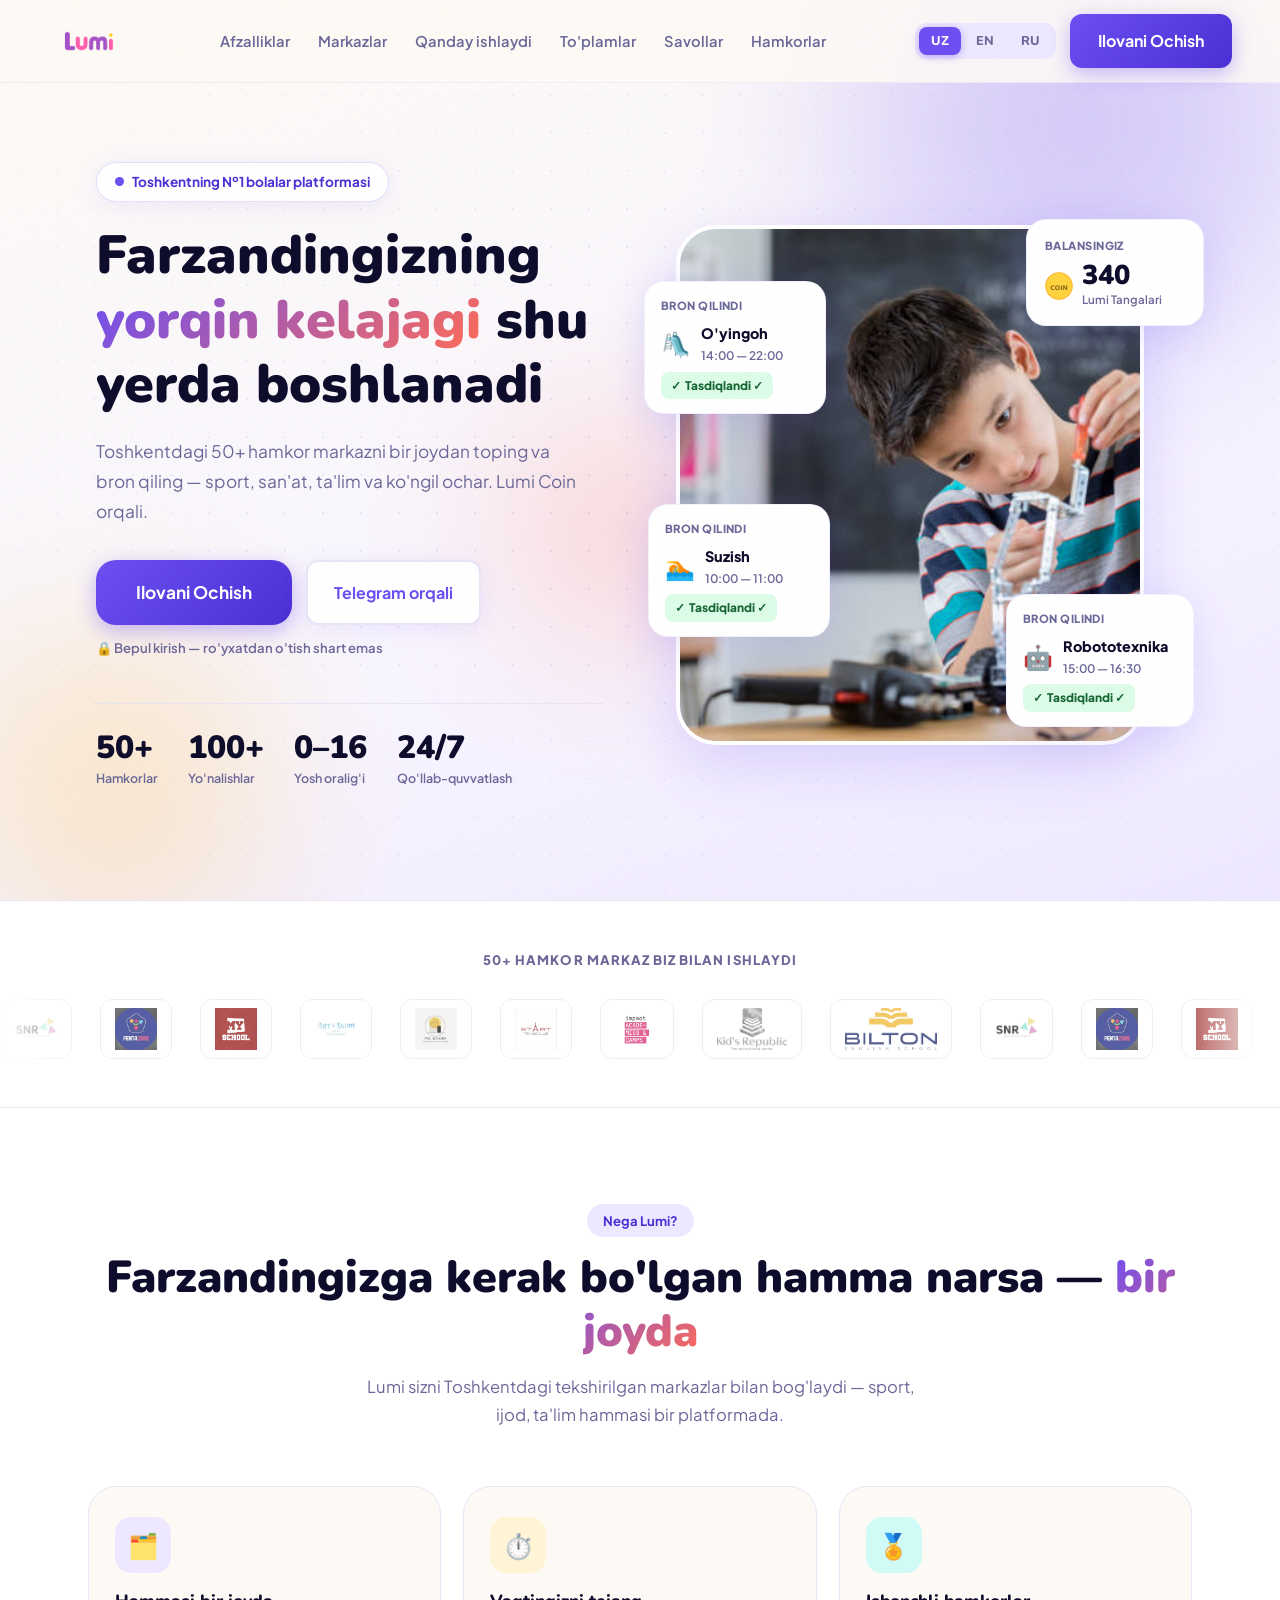
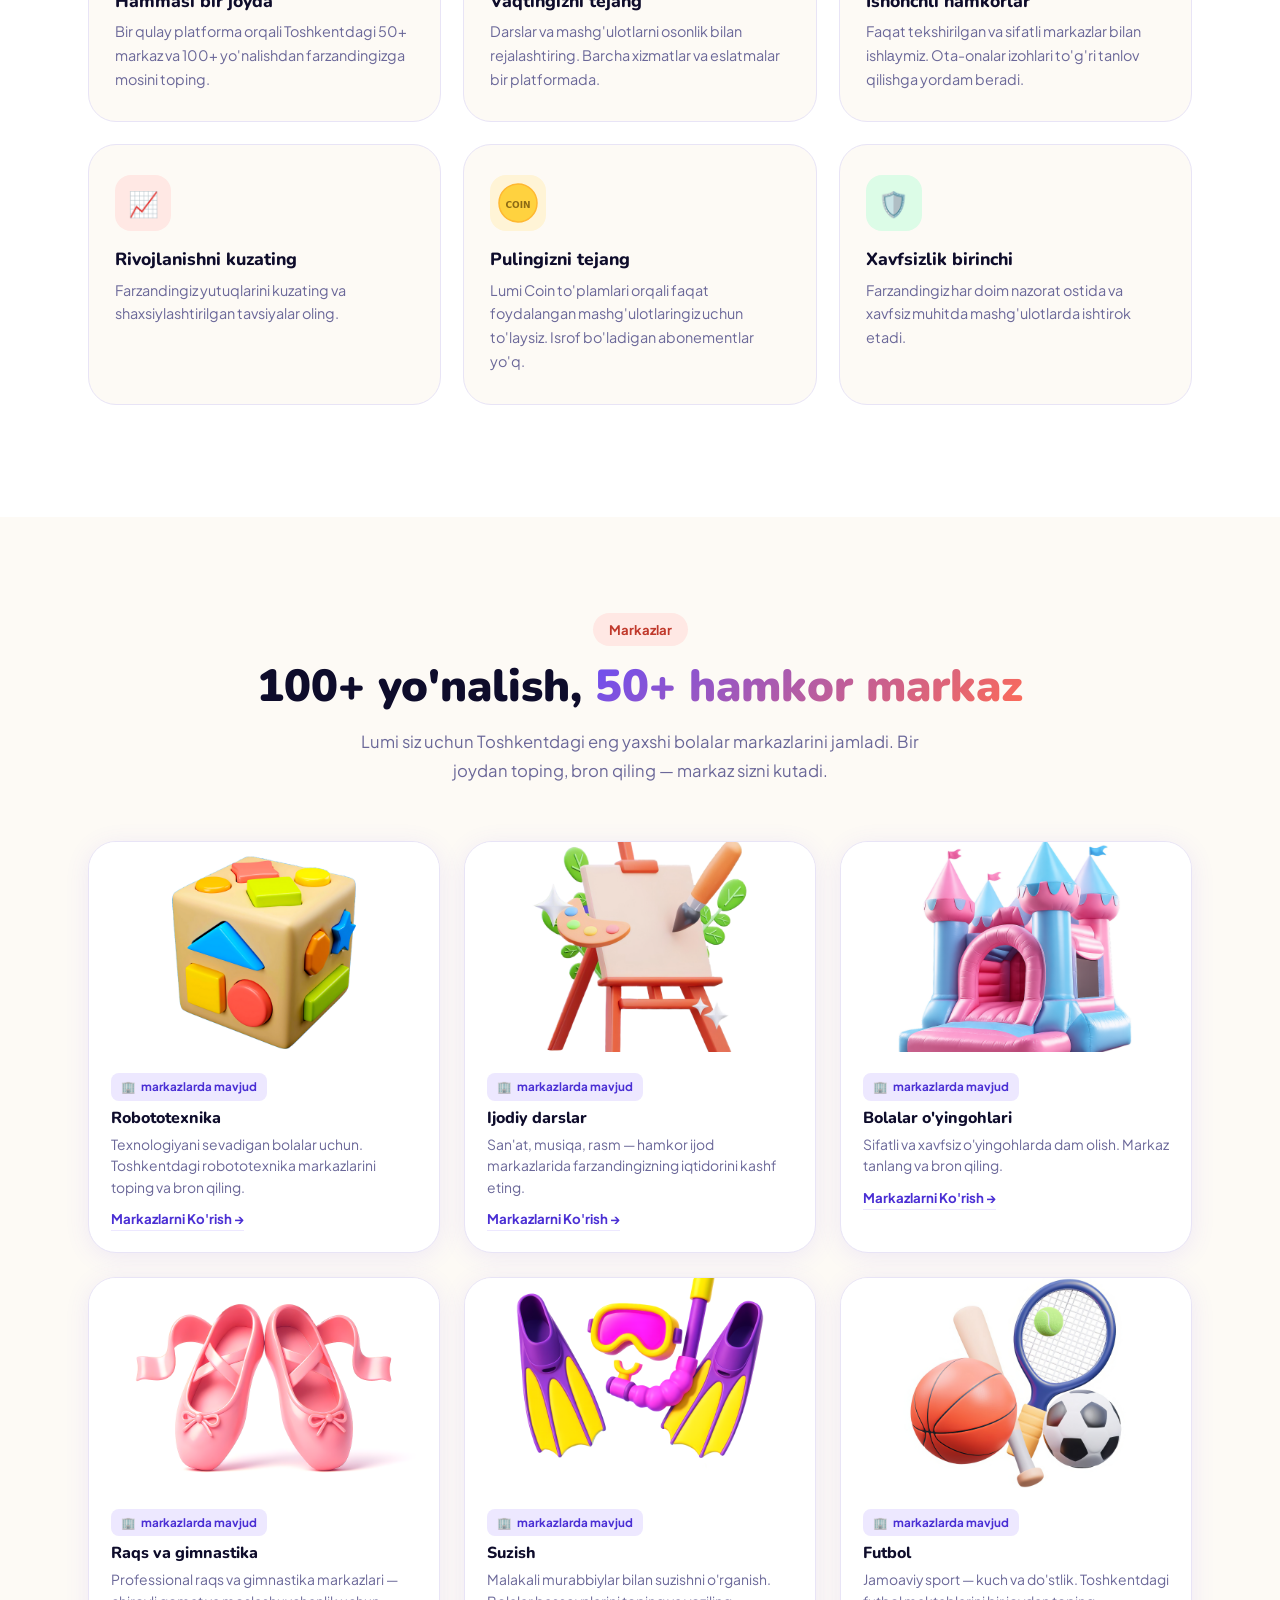
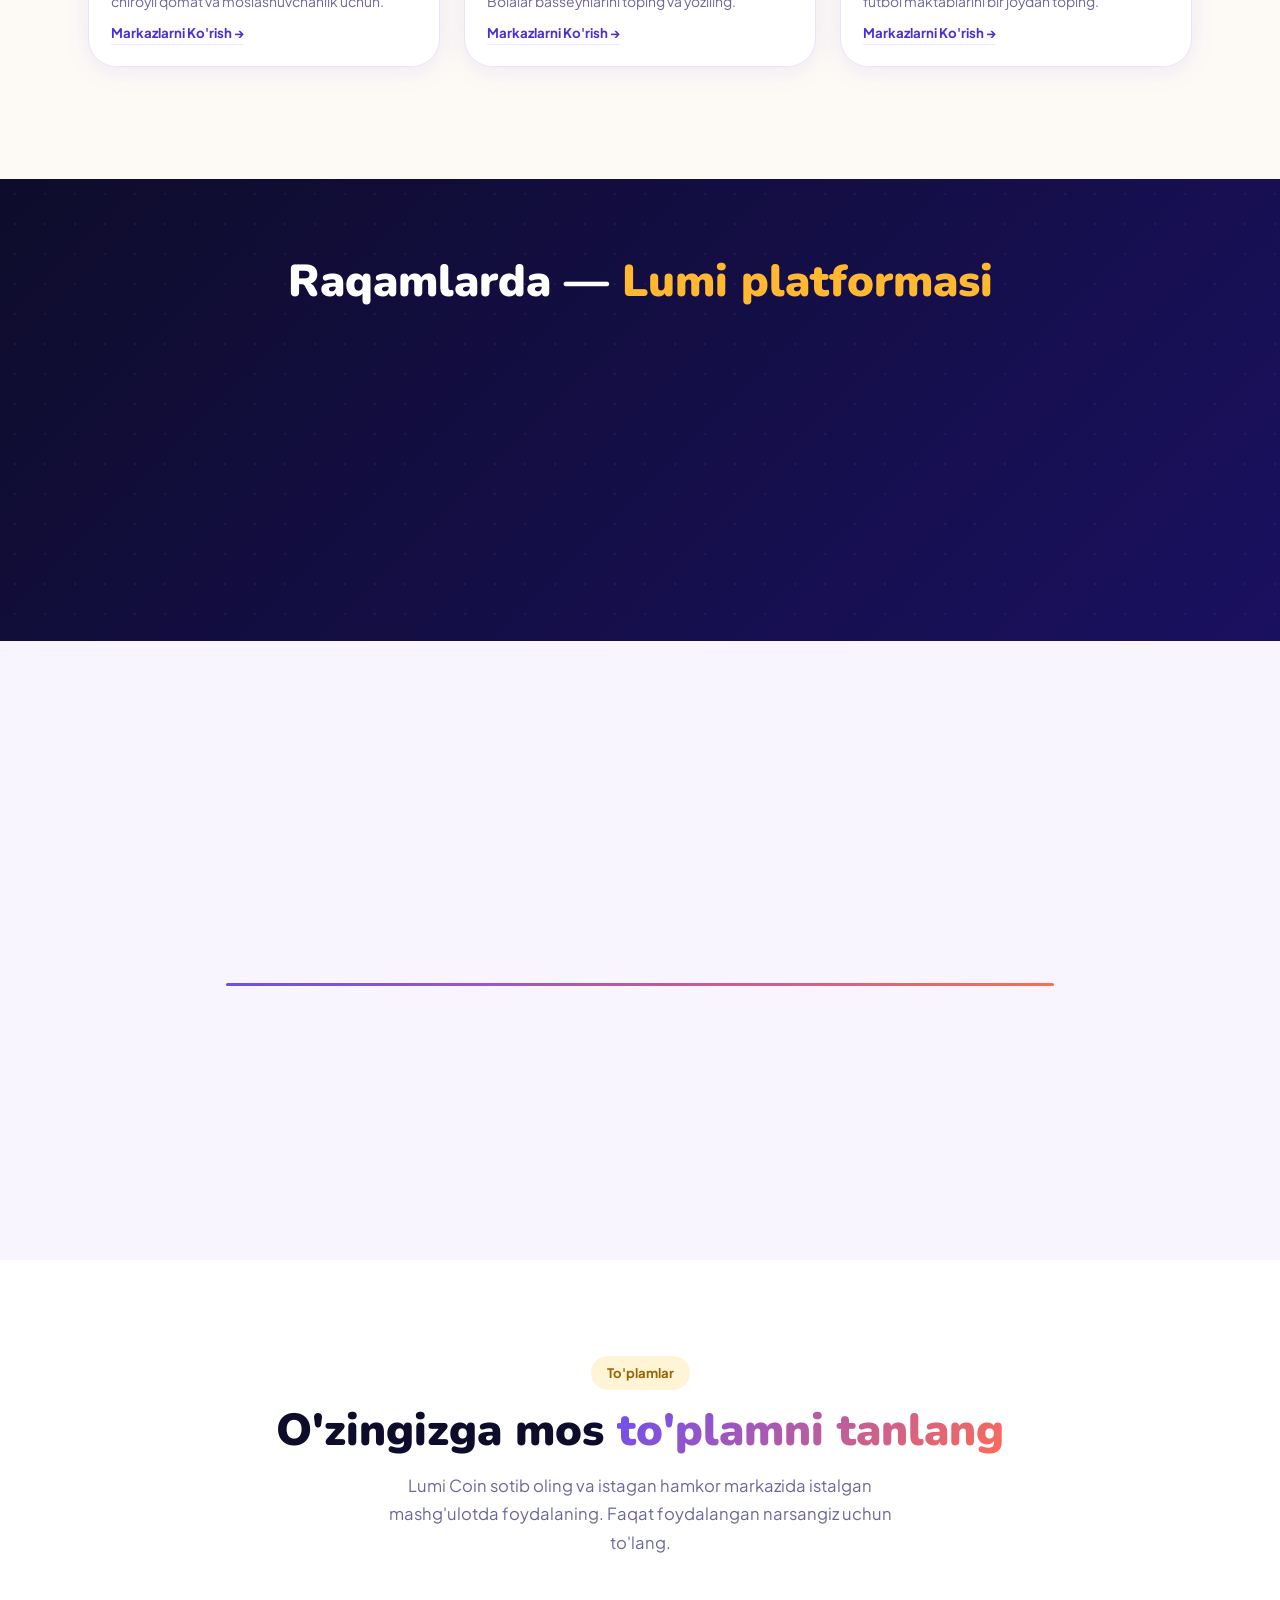
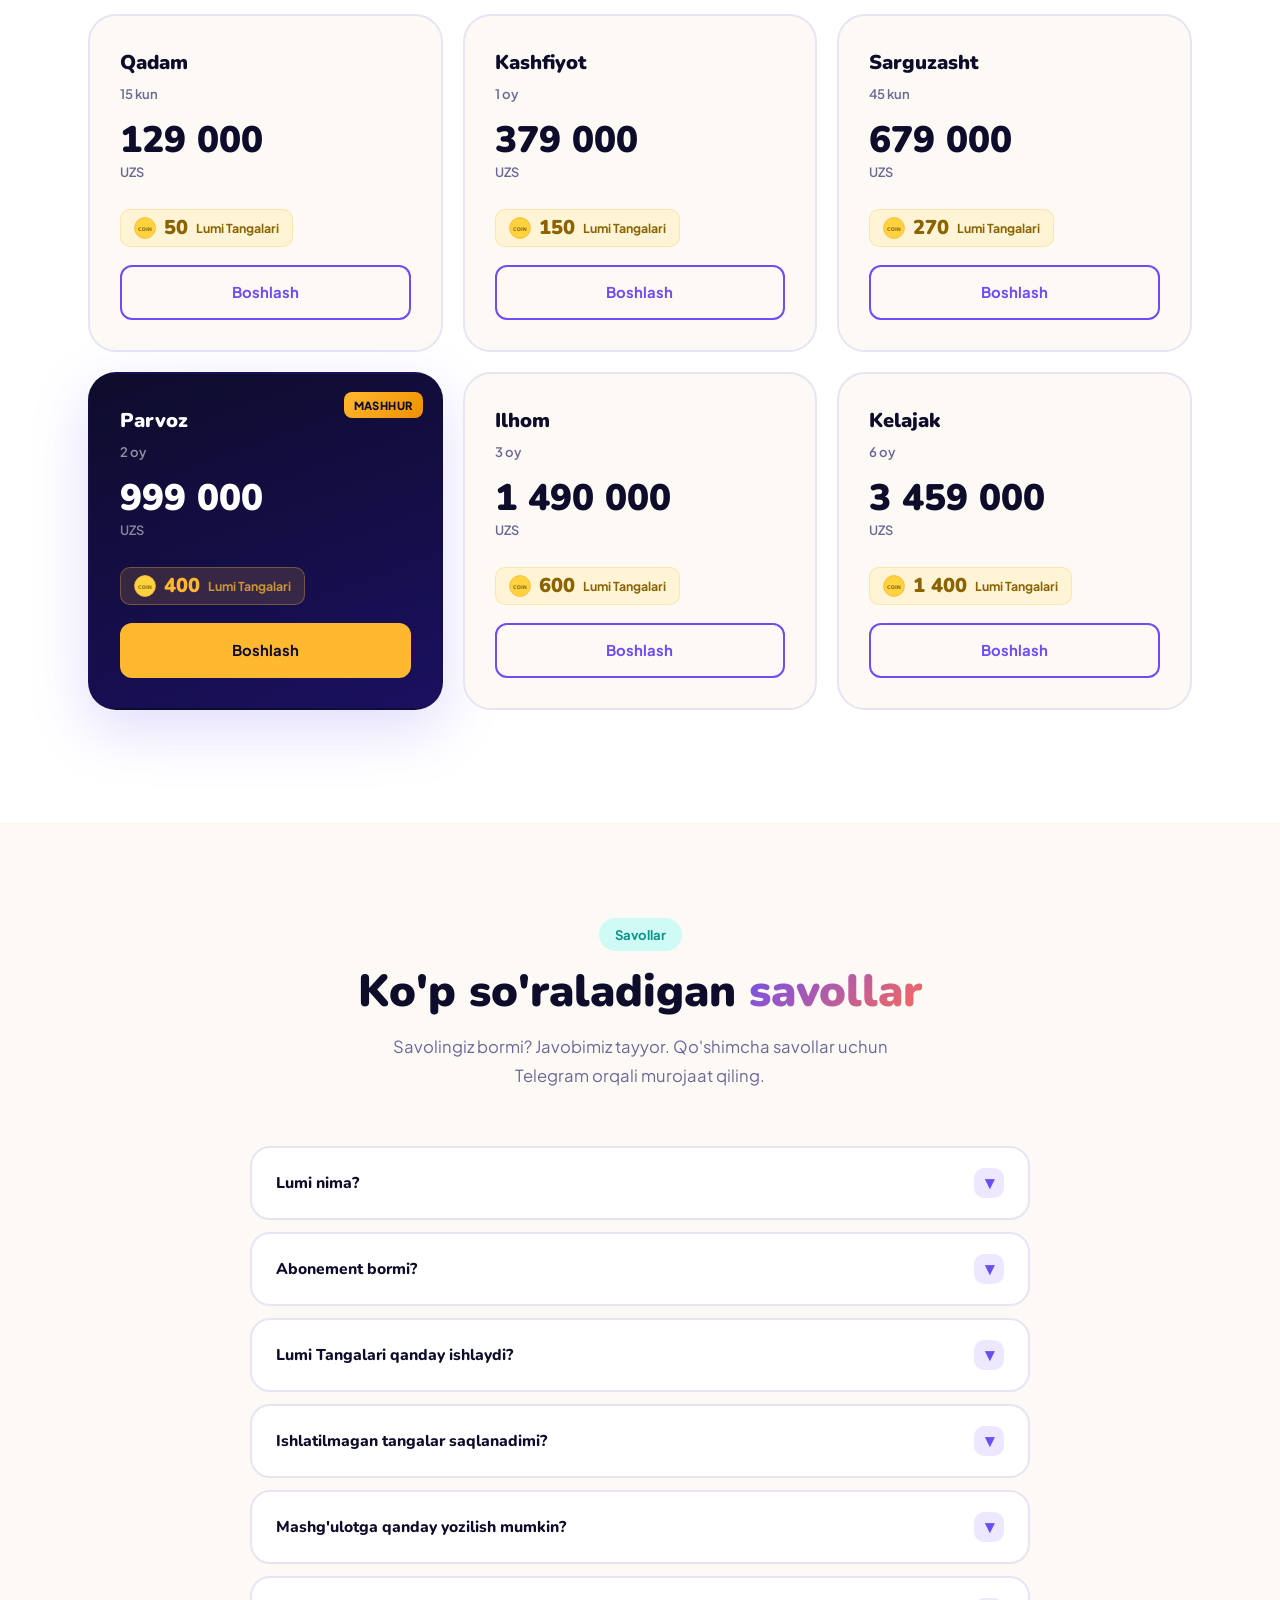
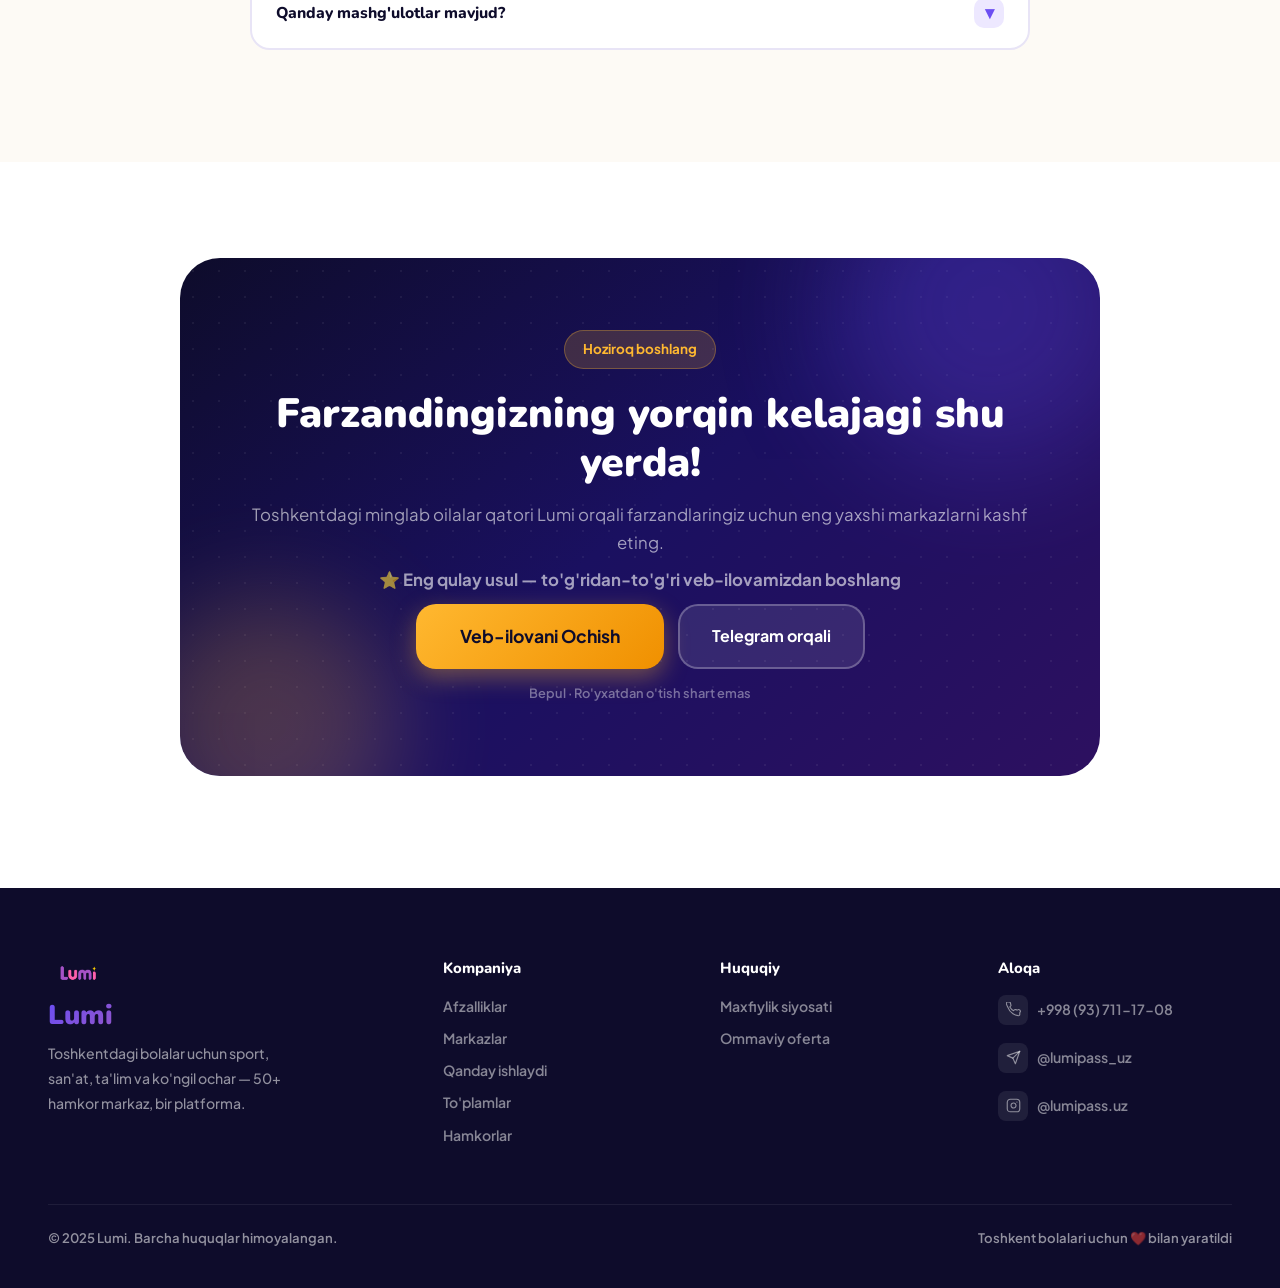
==== index.html @ fc9f14af "Initial commit" ====
<!DOCTYPE html>
<html lang="uz">
<head>
  <meta charset="UTF-8" />
  <meta name="viewport" content="width=device-width, initial-scale=1.0" />

  <!-- ── SEO: Core ──────────────────────────────────────── -->
  <title>Lumi — Bolalar uchun Mashg'ulotlar Platformasi | Toshkent</title>
  <meta name="description" content="Lumi — 0-16 yoshli bolalar uchun sport, ijod, ta'lim va ko'ngil ochar mashg'ulotlari. Toshkentdagi 50+ hamkor markazda 100+ yo'nalish. Lumi Coin orqali bron qiling." />
  <meta name="keywords" content="bolalar mashg'ulotlari, bolalar sport Toshkent, robototexnika, suzish, raqs, futbol, Lumi, LumiPass, детские занятия Ташкент" />
  <meta name="author" content="Lumi" />
  <meta name="robots" content="index, follow" />
  <link rel="canonical" href="https://lumipass.uz/" />

  <!-- ── SEO: Open Graph ───────────────────────────────── -->
  <meta property="og:type"        content="website" />
  <meta property="og:url"         content="https://lumipass.uz/" />
  <meta property="og:title"       content="Lumi — Bolalar uchun №1 Mashg'ulotlar Platformasi" />
  <meta property="og:description" content="Toshkentdagi 50+ markazda 100+ mashg'ulot. Sport, ijod, ta'lim — hammasi bir joyda." />
  <meta property="og:image"       content="https://lumipass.uz/assets/images/og-image.png" />
  <meta property="og:image:width"  content="1200" />
  <meta property="og:image:height" content="630" />
  <meta property="og:locale"      content="uz_UZ" />
  <meta property="og:locale:alternate" content="en_US" />
  <meta property="og:locale:alternate" content="ru_RU" />
  <meta property="og:site_name"   content="Lumi" />

  <!-- ── SEO: Twitter Card ─────────────────────────────── -->
  <meta name="twitter:card"        content="summary_large_image" />
  <meta name="twitter:title"       content="Lumi — Bolalar uchun №1 Mashg'ulotlar Platformasi" />
  <meta name="twitter:description" content="Toshkentdagi 50+ markazda 100+ mashg'ulot. Sport, ijod, ta'lim — hammasi bir joyda." />
  <meta name="twitter:image"       content="https://lumipass.uz/assets/images/og-image.png" />

  <!-- ── SEO: Schema.org ───────────────────────────────── -->
  <script type="application/ld+json">
  {
    "@context": "https://schema.org",
    "@type": "Organization",
    "name": "Lumi",
    "url": "https://lumipass.uz",
    "logo": "https://lumipass.uz/assets/logos/logo-lumi.png",
    "description": "Children's activities platform for ages 0-16 in Tashkent, Uzbekistan.",
    "address": { "@type": "PostalAddress", "addressLocality": "Tashkent", "addressCountry": "UZ" },
    "sameAs": []
  }
  </script>

  <!-- ── Favicon ────────────────────────────────────────── -->
  <link rel="icon" type="image/svg+xml" href="assets/logos/logo-lumi.png" />
  <link rel="apple-touch-icon"           href="assets/logos/logo-lumi.png" />

  <!-- ── Google Analytics 4 ────────────────────────────── -->
  <!-- GA_ID is read from js/config.js — edit it there     -->
  <script>
    // Bootstrap gtag before config.js loads
    window.dataLayer = window.dataLayer || [];
    function gtag(){ dataLayer.push(arguments); }
    gtag('js', new Date());
  </script>

  <link rel="stylesheet" href="css/styles.css" />
</head>
<body>

<!-- ── GA script injected dynamically from config ─────── -->
<script src="js/config.js"></script>
<script>
  (function(){
    var s = document.createElement('script');
    s.async = true;
    s.src = 'https://www.googletagmanager.com/gtag/js?id=' + LUMI_CONFIG.GA_ID;
    document.head.appendChild(s);
    s.onload = function(){ gtag('config', LUMI_CONFIG.GA_ID); };
  })();
</script>

<!-- ════════════════════════════════════════════════════════
     MOBILE MENU
     ════════════════════════════════════════════════════════ -->
<div class="mobile-menu" id="mobileMenu" role="dialog" aria-label="Navigation">
  <button class="mobile-close" id="mobileClose" aria-label="Close">✕</button>
  <a href="#features"      onclick="closeMobileMenu()" data-i18n="nav_features">Afzalliklar</a>
  <a href="#activities"    onclick="closeMobileMenu()" data-i18n="nav_activities">Mashg'ulotlar</a>
  <a href="#how"           onclick="closeMobileMenu()" data-i18n="nav_how">Qanday ishlaydi</a>
  <a href="#pricing"       onclick="closeMobileMenu()" data-i18n="nav_pricing">To'plamlar</a>
  <a href="#faq"           onclick="closeMobileMenu()" data-i18n="nav_faq">Savollar</a>
  <a href="partners.html"  onclick="closeMobileMenu()" data-i18n="nav_partners">Hamkorlar</a>
  <div class="mobile-lang">
    <button class="lang-btn active" data-lang="uz" onclick="setLang('uz')">UZ</button>
    <button class="lang-btn"        data-lang="en" onclick="setLang('en')">EN</button>
    <button class="lang-btn"        data-lang="ru" onclick="setLang('ru')">RU</button>
  </div>
</div>

<!-- ════════════════════════════════════════════════════════
     NAVBAR
     ════════════════════════════════════════════════════════ -->
<nav id="navbar" role="navigation">
  <!-- CHANGE: removed "Lumi" text span — logo image only (CSS makes it bigger) -->
  <a href="index.html" class="nav-logo" aria-label="Lumi home">
    <img src="assets/logos/logo-lumi.png" alt="Lumi" class="nav-logo-img" />
  </a>

  <ul class="nav-links" role="list">
    <li><a href="#features"   data-i18n="nav_features">Afzalliklar</a></li>
    <li><a href="#activities" data-i18n="nav_activities">Mashg'ulotlar</a></li>
    <li><a href="#how"        data-i18n="nav_how">Qanday ishlaydi</a></li>
    <li><a href="#pricing"    data-i18n="nav_pricing">To'plamlar</a></li>
    <li><a href="#faq"        data-i18n="nav_faq">Savollar</a></li>
    <li><a href="partners.html" data-i18n="nav_partners">Hamkorlar</a></li>
  </ul>

  <div class="nav-right">
    <div class="lang-switcher" role="group" aria-label="Language">
      <button class="lang-btn active" data-lang="uz" onclick="setLang('uz')">UZ</button>
      <button class="lang-btn"        data-lang="en" onclick="setLang('en')">EN</button>
      <button class="lang-btn"        data-lang="ru" onclick="setLang('ru')">RU</button>
    </div>
    <a href="#" id="nav-webapp-btn" class="btn btn-primary"
       onclick="trackWebApp('navbar'); this.href=LUMI_CONFIG.WEBAPP_URL; return true;"
       target="_blank" rel="noopener" data-i18n="nav_cta">Ilovani Ochish</a>
  </div>

  <button class="hamburger" id="hamburgerBtn" aria-label="Open menu">
    <span></span><span></span><span></span>
  </button>
</nav>

<!-- ════════════════════════════════════════════════════════
     HERO
     ════════════════════════════════════════════════════════ -->
<section id="hero">
  <div class="hero-blobs" aria-hidden="true">
    <div class="blob blob-1"></div>
    <div class="blob blob-2"></div>
    <div class="blob blob-3"></div>
  </div>

  <div class="hero-inner section-inner">
    <!-- Left: copy -->
    <div class="reveal">
      <div class="hero-badge">
        <span class="badge-dot" aria-hidden="true"></span>
        <span data-i18n="hero_badge">Toshkentning №1 bolalar platformasi</span>
      </div>
      <h1>
        <span data-i18n="hero_h1a">Farzandingizning </span><span class="hl" data-i18n="hero_h1b">yorqin kelajagi</span><span data-i18n="hero_h1c"> shu yerda boshlanadi</span>
      </h1>
      <p data-i18n="hero_p">Bolangiz uchun mashg'ulotlarni toping, band qiling va kuzating — sport, san'at, ta'lim va ko'ngil ochar — hammasi bir platformada. Lumi Coin orqali.</p>

      <div class="hero-ctas">
        <div class="hero-cta-row">
          <!-- PRIMARY: Web App -->
          <a href="#" class="btn btn-primary btn-primary-lg"
             onclick="trackWebApp('hero'); this.href=LUMI_CONFIG.WEBAPP_URL; return true;"
             target="_blank" rel="noopener" data-i18n="hero_btn_web">Ilovani Ochish</a>
          <!-- SECONDARY: Telegram -->
          <a href="#" class="btn btn-secondary"
             onclick="trackTelegram('hero'); this.href=LUMI_CONFIG.TELEGRAM_BOT_URL; return true;"
             target="_blank" rel="noopener" data-i18n="hero_btn_tg">Telegram orqali</a>
        </div>
        <p class="hero-cta-note" data-i18n="hero_note">🔒 Bepul kirish — ro'yxatdan o'tish shart emas</p>
      </div>

      <div class="hero-stats">
        <div class="hero-stat"><div class="sn">50+</div><div class="sl" data-i18n="stat_partners">Hamkorlar</div></div>
        <div class="hero-stat"><div class="sn">100+</div><div class="sl" data-i18n="stat_dirs">Yo'nalishlar</div></div>
        <div class="hero-stat"><div class="sn">0–16</div><div class="sl" data-i18n="stat_age">Yosh oralig'i</div></div>
        <div class="hero-stat"><div class="sn">24/7</div><div class="sl" data-i18n="stat_support">Qo'llab-quvvatlash</div></div>
      </div>
    </div>

    <!-- Right: photo + floating cards -->
    <div class="hero-visual reveal d2" aria-hidden="true">
      <div class="hero-photo">
        <!-- CHANGE: src filled by JS from LUMI_CONFIG.HERO_IMAGE — edit config.js to change -->
        <img id="heroPhoto" src="assets/images/hero-children.jpg" alt="Happy children doing activities" loading="eager" />
      </div>

      <!-- CHANGE: Hero floating cards — 4 cards now instead of 3.
           Booking names/emojis/times come from LUMI_CONFIG.HERO_BOOKINGS (config.js).
           Coin amount comes from LUMI_CONFIG.HERO_COIN_AMOUNT (config.js).
           JS fills them via buildHeroCards() and fillCoinAmount() in main.js. -->

      <!-- Card: Coin balance (top-right) -->
      <div class="hfc hfc-2">
        <div class="hfc-label" data-i18n="hfc_balance">Balansingiz</div>
        <div class="hfc-coins">
          <img src="assets/logos/logo-coin.svg" alt="Lumi Coin" class="hfc-coin-img" />
          <div>
            <div class="hfc-amount" id="hfcCoinAmount">340</div>
            <div class="hfc-coin-label" data-i18n="hfc_coins">Lumi Tangalari</div>
          </div>
        </div>
      </div>

      <!-- Card: Booking 1 — robotics (bottom-right) -->
      <div class="hfc hfc-1">
        <div class="hfc-label" data-i18n="hfc_activity">Bron qilindi</div>
        <div class="hfc-booking">
          <span class="hfc-emoji" id="hfc-b1-emoji">🤖</span>
          <div>
            <div class="hfc-name" id="hfc-b1-name">Robototexnika</div>
            <div class="hfc-time" id="hfc-b1-time">15:00 — 16:30</div>
          </div>
        </div>
        <span class="hfc-badge">✓ <span data-i18n="hfc_booked">Tasdiqlandi</span></span>
      </div>

      <!-- Card: Booking 2 — swimming (middle-left) -->
      <div class="hfc hfc-3">
        <div class="hfc-label" data-i18n="hfc_activity">Bron qilindi</div>
        <div class="hfc-booking">
          <span class="hfc-emoji" id="hfc-b2-emoji">🏊</span>
          <div>
            <div class="hfc-name" id="hfc-b2-name">Suzish</div>
            <div class="hfc-time" id="hfc-b2-time">10:00 — 11:00</div>
          </div>
        </div>
        <span class="hfc-badge">✓ <span data-i18n="hfc_booked">Tasdiqlandi</span></span>
      </div>

      <!-- Card: Booking 3 — playground (top-left) -->
      <div class="hfc hfc-4">
        <div class="hfc-label" data-i18n="hfc_activity">Bron qilindi</div>
        <div class="hfc-booking">
          <span class="hfc-emoji" id="hfc-b3-emoji">🛝</span>
          <div>
            <div class="hfc-name" id="hfc-b3-name">O'yingoh</div>
            <div class="hfc-time" id="hfc-b3-time">14:00 — 16:00</div>
          </div>
        </div>
        <span class="hfc-badge">✓ <span data-i18n="hfc_booked">Tasdiqlandi</span></span>
      </div>
    </div>
  </div>
</section>

<!-- ════════════════════════════════════════════════════════
     PARTNER LOGOS STRIP
     ════════════════════════════════════════════════════════ -->
<section id="partners-strip" aria-label="Partner centers">
  <p class="partners-strip-label" data-i18n="partners_title">50+ hamkor markaz biz bilan ishlaydi</p>
  <div class="partners-track-wrap">
    <!-- Built dynamically from LUMI_CONFIG.PARTNERS in main.js -->
    <div class="partners-track" id="partnersTrack"></div>
  </div>
</section>

<!-- ════════════════════════════════════════════════════════
     FEATURES
     ════════════════════════════════════════════════════════ -->
<section id="features">
  <div class="section-inner section-pad">
    <div class="section-header reveal">
      <span class="section-tag tag-brand" data-i18n="feat_tag">✨ Nega Lumi?</span>
      <h2><span data-i18n="feat_h2a">Farzandingizga kerak bo'lgan hamma narsa — </span><span class="hl" data-i18n="feat_h2b">bir joyda</span></h2>
      <p data-i18n="feat_p">Lumi bolalar ta'limi, sporti va ko'ngil ocharning eng yaxshisini yagona platformada jamlaydi.</p>
    </div>
    <div class="features-grid">
      <div class="feature-card reveal d1">
        <div class="feat-icon fi-brand">🗂️</div>
        <h3 data-i18n="f1h">Hammasi bir joyda</h3>
        <p data-i18n="f1p">Bir qulay platforma orqali farzandingizga mos mashg'ulotlarni toping va band qiling.</p>
      </div>
      <div class="feature-card reveal d2">
        <div class="feat-icon fi-gold">⏱️</div>
        <h3 data-i18n="f2h">Vaqtingizni tejang</h3>
        <p data-i18n="f2p">Darslar va mashg'ulotlarni osonlik bilan rejalashtiring. Barcha xizmatlar va eslatmalar bir platformada.</p>
      </div>
      <div class="feature-card reveal d3">
        <div class="feat-icon fi-teal">🏅</div>
        <h3 data-i18n="f3h">Ishonchli hamkorlar</h3>
        <p data-i18n="f3p">Faqat tekshirilgan va sifatli markazlar bilan hamkorlik qilamiz. Ota-onalar izohlari to'g'ri tanlov qilishga yordam beradi.</p>
      </div>
      <div class="feature-card reveal d1">
        <div class="feat-icon fi-coral">📈</div>
        <h3 data-i18n="f4h">Rivojlanishni kuzating</h3>
        <p data-i18n="f4p">Farzandingiz yutuqlarini kuzating va shaxsiylashtirilgan tavsiyalar oling.</p>
      </div>
      <div class="feature-card reveal d2">
        <!-- CHANGE: 🪙 replaced with coin image (logo-coin.svg) -->
        <div class="feat-icon fi-gold"><img src="assets/logos/logo-coin.svg" class="coin-icon-sm" alt="Lumi Coin"></div>
        <h3 data-i18n="f5h">Pulingizni tejang</h3>
        <p data-i18n="f5p">Lumi Coin to'plamlari orqali faqat foydalangan mashg'ulotlaringiz uchun to'laysiz. Isrof bo'ladigan abonementlar yo'q.</p>
      </div>
      <div class="feature-card reveal d3">
        <div class="feat-icon fi-green">🛡️</div>
        <h3 data-i18n="f6h">Xavfsizlik birinchi</h3>
        <p data-i18n="f6p">Farzandingiz har doim nazorat ostida va xavfsiz muhitda mashg'ulotlarda ishtirok etadi.</p>
      </div>
    </div>
  </div>
</section>

<!-- ════════════════════════════════════════════════════════
     ACTIVITIES
     CHANGE: Messaging updated — emphasises marketplace/bridge to partner centers,
             not "our classes". Added "X+ centers" tag and "Browse Centers" CTA.
     ════════════════════════════════════════════════════════ -->
<section id="activities">
  <div class="section-inner section-pad">
    <div class="section-header reveal">
      <span class="section-tag tag-coral" data-i18n="act_tag">🏢 Markazlar</span>
      <h2><span data-i18n="act_h2a">100+ yo'nalish, </span><span class="hl" data-i18n="act_h2b">50+ hamkor markaz</span></h2>
      <p data-i18n="act_p">Lumi siz uchun Toshkentdagi eng yaxshi bolalar markazlarini jamladi. Bir joydan toping, bron qiling — markaz sizni kutadi.</p>
    </div>
    <div class="activities-grid">
      <article class="activity-card reveal d1">
        <img src="assets/images/activity-robotics.png" alt="Robototexnika markazlari" class="activity-photo" loading="lazy" />
        <div class="activity-body">
          <span class="activity-centers-tag">🏢 <span data-i18n="act_at_centers">markazlarda mavjud</span></span>
          <h4 data-i18n="a1h">Robototexnika</h4>
          <p data-i18n="a1p">Texnologiyani sevadigan bolalar uchun. Toshkentdagi robototexnika markazlarini toping va bron qiling.</p>
          <a href="#" class="activity-cta-link" onclick="trackWebApp('activities'); this.href=LUMI_CONFIG.WEBAPP_URL; return true;" target="_blank" rel="noopener" data-i18n="act_book">Markazlarni Ko'rish →</a>
        </div>
      </article>
      <article class="activity-card reveal d2">
        <img src="assets/images/activity-art.jpg" alt="Ijodiy san'at markazlari" class="activity-photo" loading="lazy" />
        <div class="activity-body">
          <span class="activity-centers-tag">🏢 <span data-i18n="act_at_centers">markazlarda mavjud</span></span>
          <h4 data-i18n="a2h">Ijodiy darslar</h4>
          <p data-i18n="a2p">San'at, musiqa, rasm — hamkor ijod markazlarida farzandingizning iqtidorini kashf eting.</p>
          <a href="#" class="activity-cta-link" onclick="trackWebApp('activities'); this.href=LUMI_CONFIG.WEBAPP_URL; return true;" target="_blank" rel="noopener" data-i18n="act_book">Markazlarni Ko'rish →</a>
        </div>
      </article>
      <article class="activity-card reveal d3">
        <img src="assets/images/activity-playground.png" alt="Bolalar o'yingohlari" class="activity-photo" loading="lazy" />
        <div class="activity-body">
          <span class="activity-centers-tag">🏢 <span data-i18n="act_at_centers">markazlarda mavjud</span></span>
          <h4 data-i18n="a3h">Bolalar o'yingohlari</h4>
          <p data-i18n="a3p">Sifatli va xavfsiz o'yingohlarda dam olish. Markaz tanlang va bron qiling.</p>
          <a href="#" class="activity-cta-link" onclick="trackWebApp('activities'); this.href=LUMI_CONFIG.WEBAPP_URL; return true;" target="_blank" rel="noopener" data-i18n="act_book">Markazlarni Ko'rish →</a>
        </div>
      </article>
      <article class="activity-card reveal d1">
        <img src="assets/images/activity-dance.png" alt="Raqs va gimnastika markazlari" class="activity-photo" loading="lazy" />
        <div class="activity-body">
          <span class="activity-centers-tag">🏢 <span data-i18n="act_at_centers">markazlarda mavjud</span></span>
          <h4 data-i18n="a4h">Raqs va gimnastika</h4>
          <p data-i18n="a4p">Professional raqs va gimnastika markazlari — chiroyli qomat va moslashuvchanlik uchun.</p>
          <a href="#" class="activity-cta-link" onclick="trackWebApp('activities'); this.href=LUMI_CONFIG.WEBAPP_URL; return true;" target="_blank" rel="noopener" data-i18n="act_book">Markazlarni Ko'rish →</a>
        </div>
      </article>
      <article class="activity-card reveal d2">
        <img src="assets/images/activity-swimming.png" alt="Suzish markazlari" class="activity-photo" loading="lazy" />
        <div class="activity-body">
          <span class="activity-centers-tag">🏢 <span data-i18n="act_at_centers">markazlarda mavjud</span></span>
          <h4 data-i18n="a5h">Suzish</h4>
          <p data-i18n="a5p">Malakali murabbiylar bilan suzishni o'rganish. Bolalar basseynlarini toping va yoziling.</p>
          <a href="#" class="activity-cta-link" onclick="trackWebApp('activities'); this.href=LUMI_CONFIG.WEBAPP_URL; return true;" target="_blank" rel="noopener" data-i18n="act_book">Markazlarni Ko'rish →</a>
        </div>
      </article>
      <article class="activity-card reveal d3">
        <img src="assets/images/activity-football.png" alt="Futbol maktablari" class="activity-photo" loading="lazy" />
        <div class="activity-body">
          <span class="activity-centers-tag">🏢 <span data-i18n="act_at_centers">markazlarda mavjud</span></span>
          <h4 data-i18n="a6h">Futbol</h4>
          <p data-i18n="a6p">Jamoaviy sport — kuch va do'stlik. Toshkentdagi futbol maktablarini bir joydan toping.</p>
          <a href="#" class="activity-cta-link" onclick="trackWebApp('activities'); this.href=LUMI_CONFIG.WEBAPP_URL; return true;" target="_blank" rel="noopener" data-i18n="act_book">Markazlarni Ko'rish →</a>
        </div>
      </article>
    </div>
  </div>
</section>

<!-- ════════════════════════════════════════════════════════
     STATS
     ════════════════════════════════════════════════════════ -->
<section id="stats">
  <div class="section-inner">
    <div class="section-header reveal" style="margin-bottom:40px;">
      <h2 style="color:#fff;"><span data-i18n="stats_h2a">Raqamlarda — </span><span style="color:var(--gold);" data-i18n="stats_h2b">Lumi platformasi</span></h2>
    </div>
    <div class="stats-grid">
      <div class="stat-item reveal d1"><span class="stat-icon">🏢</span><div class="stat-value" data-i18n="s1v">50+</div><div class="stat-desc" data-i18n="s1d">Hamkorlar</div></div>
      <div class="stat-item reveal d2"><span class="stat-icon">🎯</span><div class="stat-value" data-i18n="s2v">100+</div><div class="stat-desc" data-i18n="s2d">Yo'nalishlar</div></div>
      <!-- CHANGE: replaced 🪙 emoji with Lumi coin image (set in assets/logos/logo-coin.svg) -->
      <div class="stat-item reveal d3"><img src="assets/logos/logo-coin.svg" alt="Lumi Coin" class="stat-coin-img" /><div class="stat-value" data-i18n="s3v">6+</div><div class="stat-desc" data-i18n="s3d">To'plamlar</div></div>
      <div class="stat-item reveal d4"><span class="stat-icon">💬</span><div class="stat-value" data-i18n="s4v">24/7</div><div class="stat-desc" data-i18n="s4d">Qo'llab-quvvatlash</div></div>
    </div>
  </div>
</section>

<!-- ════════════════════════════════════════════════════════
     HOW IT WORKS
     ════════════════════════════════════════════════════════ -->
<section id="how">
  <div class="section-inner section-pad">
    <div class="section-header reveal">
      <span class="section-tag tag-gold" data-i18n="how_tag">🚀 Qanday ishlaydi</span>
      <h2><span data-i18n="how_h2a">4 oddiy qadamda </span><span class="hl" data-i18n="how_h2b">boshlang</span></h2>
      <p data-i18n="how_p">Farzandingizni mashg'ulotga yozish juda oson.</p>
    </div>
    <div class="steps-grid">
      <div class="step-card reveal d1"><div class="step-num">1</div><span class="step-emoji">📱</span><h4 data-i18n="s1h">Ro'yxatdan o'ting</h4><p data-i18n="s1p">Telegram bot orqali tez va oson ro'yxatdan o'ting.</p></div>
      <div class="step-card reveal d2"><div class="step-num">2</div><span class="step-emoji">🪙</span><h4 data-i18n="s2h">To'plam oling</h4><p data-i18n="s2p">Sizga mos Lumi Coin to'plamini tanlang va xarid qiling.</p></div>
      <div class="step-card reveal d3"><div class="step-num">3</div><span class="step-emoji">🔍</span><h4 data-i18n="s3h">Mashg'ulot tanlang</h4><p data-i18n="s3p">100+ yo'nalish orasidan farzandingizga mosini toping.</p></div>
      <div class="step-card reveal d4"><div class="step-num">4</div><span class="step-emoji">🌟</span><h4 data-i18n="s4h">Kuzating va sevining!</h4><p data-i18n="s4p">Farzandingiz rivojlanishini platforma orqali kuzatib boring.</p></div>
    </div>
  </div>
</section>

<!-- ════════════════════════════════════════════════════════
     PRICING
     ════════════════════════════════════════════════════════ -->
<section id="pricing">
  <div class="section-inner section-pad">
    <div class="section-header reveal">
      <span class="section-tag tag-gold" data-i18n="price_tag">🪙 To'plamlar</span>
      <h2><span data-i18n="price_h2a">O'zingizga mos </span><span class="hl" data-i18n="price_h2b">to'plamni tanlang</span></h2>
      <p data-i18n="price_p">Lumi Coin sotib oling va istagan hamkor markazida istalgan mashg'ulotda foydalaning. Faqat foydalangan narsangiz uchun to'lang.</p>
    </div>
    <div class="pricing-grid">

      <div class="pricing-card reveal d1">
        <div class="plan-name" data-i18n="p1n">Qadam</div>
        <div class="plan-dur"  data-i18n="p1d">15 kun</div>
        <div class="plan-price"><div class="plan-amount">129 000</div><div class="plan-currency">UZS</div></div>
        <div class="coin-info"><img src="assets/logos/logo-coin.svg" alt="coin" class="ci-img"/><span class="ci-count">50</span><span class="ci-text" data-i18n="coin_label">Lumi Tangalari</span></div>
        <a href="#" class="plan-btn" onclick="trackPricing('Qadam'); trackWebApp('pricing'); this.href=LUMI_CONFIG.WEBAPP_URL; return true;" target="_blank" rel="noopener" data-i18n="plan_btn">Boshlash</a>
      </div>

      <div class="pricing-card reveal d2">
        <div class="plan-name" data-i18n="p2n">Kashfiyot</div>
        <div class="plan-dur"  data-i18n="p2d">1 oy</div>
        <div class="plan-price"><div class="plan-amount">379 000</div><div class="plan-currency">UZS</div></div>
        <div class="coin-info"><img src="assets/logos/logo-coin.svg" alt="coin" class="ci-img"/><span class="ci-count">150</span><span class="ci-text" data-i18n="coin_label">Lumi Tangalari</span></div>
        <a href="#" class="plan-btn" onclick="trackPricing('Kashfiyot'); trackWebApp('pricing'); this.href=LUMI_CONFIG.WEBAPP_URL; return true;" target="_blank" rel="noopener" data-i18n="plan_btn">Boshlash</a>
      </div>

      <div class="pricing-card reveal d3">
        <div class="plan-name" data-i18n="p3n">Sarguzasht</div>
        <div class="plan-dur"  data-i18n="p3d">45 kun</div>
        <div class="plan-price"><div class="plan-amount">679 000</div><div class="plan-currency">UZS</div></div>
        <div class="coin-info"><img src="assets/logos/logo-coin.svg" alt="coin" class="ci-img"/><span class="ci-count">270</span><span class="ci-text" data-i18n="coin_label">Lumi Tangalari</span></div>
        <a href="#" class="plan-btn" onclick="trackPricing('Sarguzasht'); trackWebApp('pricing'); this.href=LUMI_CONFIG.WEBAPP_URL; return true;" target="_blank" rel="noopener" data-i18n="plan_btn">Boshlash</a>
      </div>

      <div class="pricing-card featured reveal d1">
        <span class="feat-badge" data-i18n="popular">Mashhur</span>
        <div class="plan-name" data-i18n="p4n">Parvoz</div>
        <div class="plan-dur"  data-i18n="p4d">2 oy</div>
        <div class="plan-price"><div class="plan-amount">999 000</div><div class="plan-currency">UZS</div></div>
        <div class="coin-info"><img src="assets/logos/logo-coin.svg" alt="coin" class="ci-img"/><span class="ci-count">400</span><span class="ci-text" data-i18n="coin_label">Lumi Tangalari</span></div>
        <a href="#" class="plan-btn" onclick="trackPricing('Parvoz'); trackWebApp('pricing'); this.href=LUMI_CONFIG.WEBAPP_URL; return true;" target="_blank" rel="noopener" data-i18n="plan_btn">Boshlash</a>
      </div>

      <div class="pricing-card reveal d2">
        <div class="plan-name" data-i18n="p5n">Ilhom</div>
        <div class="plan-dur"  data-i18n="p5d">3 oy</div>
        <div class="plan-price"><div class="plan-amount">1 490 000</div><div class="plan-currency">UZS</div></div>
        <div class="coin-info"><img src="assets/logos/logo-coin.svg" alt="coin" class="ci-img"/><span class="ci-count">600</span><span class="ci-text" data-i18n="coin_label">Lumi Tangalari</span></div>
        <a href="#" class="plan-btn" onclick="trackPricing('Ilhom'); trackWebApp('pricing'); this.href=LUMI_CONFIG.WEBAPP_URL; return true;" target="_blank" rel="noopener" data-i18n="plan_btn">Boshlash</a>
      </div>

      <div class="pricing-card reveal d3">
        <div class="plan-name" data-i18n="p6n">Kelajak</div>
        <div class="plan-dur"  data-i18n="p6d">6 oy</div>
        <div class="plan-price"><div class="plan-amount">3 459 000</div><div class="plan-currency">UZS</div></div>
        <div class="coin-info"><img src="assets/logos/logo-coin.svg" alt="coin" class="ci-img"/><span class="ci-count">1 400</span><span class="ci-text" data-i18n="coin_label">Lumi Tangalari</span></div>
        <a href="#" class="plan-btn" onclick="trackPricing('Kelajak'); trackWebApp('pricing'); this.href=LUMI_CONFIG.WEBAPP_URL; return true;" target="_blank" rel="noopener" data-i18n="plan_btn">Boshlash</a>
      </div>

    </div>
  </div>
</section>

<!-- ════════════════════════════════════════════════════════
     FAQ
     ════════════════════════════════════════════════════════ -->
<section id="faq">
  <div class="section-inner section-pad">
    <div class="section-header reveal">
      <span class="section-tag tag-teal" data-i18n="faq_tag">❓ Savollar</span>
      <h2><span data-i18n="faq_h2a">Ko'p so'raladigan </span><span class="hl" data-i18n="faq_h2b">savollar</span></h2>
      <p data-i18n="faq_p">Savolingiz bormi? Javobimiz tayyor. Qo'shimcha savollar uchun Telegram orqali murojaat qiling.</p>
    </div>
    <div class="faq-list reveal">
      <div class="faq-item"><button class="faq-btn" onclick="toggleFaq(this)"><span data-i18n="q1">Lumi nima?</span><span class="faq-icon">▾</span></button><div class="faq-answer"><p data-i18n="a1"></p></div></div>
      <div class="faq-item"><button class="faq-btn" onclick="toggleFaq(this)"><span data-i18n="q2">Abonement bormi?</span><span class="faq-icon">▾</span></button><div class="faq-answer"><p data-i18n="a2"></p></div></div>
      <div class="faq-item"><button class="faq-btn" onclick="toggleFaq(this)"><span data-i18n="q3">Lumi Tangalari qanday ishlaydi?</span><span class="faq-icon">▾</span></button><div class="faq-answer"><p data-i18n="a3"></p></div></div>
      <div class="faq-item"><button class="faq-btn" onclick="toggleFaq(this)"><span data-i18n="q4">Ishlatilmagan tangalar saqlanadimi?</span><span class="faq-icon">▾</span></button><div class="faq-answer"><p data-i18n="a4"></p></div></div>
      <div class="faq-item"><button class="faq-btn" onclick="toggleFaq(this)"><span data-i18n="q5">Mashg'ulotga qanday yozilish mumkin?</span><span class="faq-icon">▾</span></button><div class="faq-answer"><p data-i18n="a5"></p></div></div>
      <div class="faq-item"><button class="faq-btn" onclick="toggleFaq(this)"><span data-i18n="q6">Qanday mashg'ulotlar mavjud?</span><span class="faq-icon">▾</span></button><div class="faq-answer"><p data-i18n="a6"></p></div></div>
    </div>
  </div>
</section>

<!-- ════════════════════════════════════════════════════════
     MAIN CTA
     ════════════════════════════════════════════════════════ -->
<section id="cta">
  <div class="section-inner section-pad">
    <div class="cta-box reveal">
      <div class="cta-blobs" aria-hidden="true"><div class="cb1"></div><div class="cb2"></div></div>
      <div class="cta-tag" data-i18n="cta_tag">🚀 Hoziroq boshlang</div>
      <h2 data-i18n="cta_h2">Farzandingizning yorqin kelajagi shu yerda!</h2>
      <p data-i18n="cta_p">Toshkentdagi minglab oilalar qatori Lumi orqali farzandlaringiz uchun eng yaxshi mashg'ulotlarni kashf eting.</p>
      <p class="cta-primary-note" data-i18n="cta_note">⭐ Eng qulay usul — to'g'ridan-to'g'ri veb-ilovamizdan boshlang</p>
      <div class="cta-buttons">
        <div class="cta-row">
          <!-- PRIMARY: big gold Web App button -->
          <a href="#" class="btn btn-gold"
             onclick="trackWebApp('cta'); this.href=LUMI_CONFIG.WEBAPP_URL; return true;"
             target="_blank" rel="noopener" data-i18n="cta_webapp">Veb-ilovani Ochish</a>
          <!-- SECONDARY: Telegram -->
          <a href="#" class="btn btn-tg-dark"
             onclick="trackTelegram('cta'); this.href=LUMI_CONFIG.TELEGRAM_BOT_URL; return true;"
             target="_blank" rel="noopener" data-i18n="cta_tg">Telegram orqali</a>
        </div>
        <p class="cta-sub" data-i18n="cta_sub">Bepul · Ro'yxatdan o'tish shart emas</p>
      </div>
    </div>
  </div>
</section>

<!-- ════════════════════════════════════════════════════════
     FOOTER
     ════════════════════════════════════════════════════════ -->
<footer>
  <div class="footer-inner">
    <div class="footer-top">
      <div class="footer-brand">
        <img src="assets/logos/logo-lumi.png" alt="Lumi" class="footer-logo-img" />
        <span class="footer-logo-text">Lumi</span>
        <p data-i18n="footer_tagline">Toshkentdagi bolalar uchun sport, san'at, ta'lim va ko'ngil ochar — hammasi bir joyda.</p>
      </div>
      <div class="footer-col">
        <h5 data-i18n="footer_company">Kompaniya</h5>
        <a href="#features"    data-i18n="nav_features">Afzalliklar</a>
        <a href="#activities"  data-i18n="nav_activities">Mashg'ulotlar</a>
        <a href="#how"         data-i18n="nav_how">Qanday ishlaydi</a>
        <a href="#pricing"     data-i18n="nav_pricing">To'plamlar</a>
        <a href="partners.html" data-i18n="nav_partners">Hamkorlar</a>
      </div>
      <div class="footer-col">
        <h5 data-i18n="footer_legal">Huquqiy</h5>
        <a href="#" data-i18n="footer_privacy">Maxfiylik siyosati</a>
        <a href="#" data-i18n="footer_offer">Ommaviy oferta</a>
      </div>
      <!-- CHANGE: emoji icons (📞 ✈ 📷) replaced with proper SVG icons.
           Text content filled by buildFooterLinks() in main.js from LUMI_CONFIG.SOCIAL -->
      <div class="footer-col">
        <h5 data-i18n="footer_contact">Aloqa</h5>
        <ul style="list-style:none;padding:0;margin:0;">
          <li><a id="footer-phone" href="#">
            <span class="fc-icon"><svg viewBox="0 0 24 24"><path d="M22 16.92v3a2 2 0 01-2.18 2 19.79 19.79 0 01-8.63-3.07A19.5 19.5 0 013.07 8.63a19.79 19.79 0 01-3-8.59A2 2 0 012.11 0h3a2 2 0 012 1.72 12.84 12.84 0 00.7 2.81 2 2 0 01-.45 2.11L6.09 7.91a16 16 0 006 6l1.27-1.27a2 2 0 012.11-.45 12.84 12.84 0 002.81.7A2 2 0 0122 16.92z"/></svg></span>
            <span class="fc-link-text">—</span>
          </a></li>
          <li><a id="footer-telegram" href="#" onclick="trackTelegram('footer')">
            <span class="fc-icon"><svg viewBox="0 0 24 24"><path d="M22 2L11 13"/><path d="M22 2L15 22l-4-9-9-4 20-7z"/></svg></span>
            <span class="fc-link-text">—</span>
          </a></li>
          <li><a id="footer-instagram" href="#" target="_blank" rel="noopener">
            <span class="fc-icon"><svg viewBox="0 0 24 24"><rect x="2" y="2" width="20" height="20" rx="5" ry="5"/><path d="M16 11.37A4 4 0 1112.63 8 4 4 0 0116 11.37z"/><line x1="17.5" y1="6.5" x2="17.51" y2="6.5"/></svg></span>
            <span class="fc-link-text">—</span>
          </a></li>
        </ul>
      </div>
    </div>
    <hr class="footer-hr" />
    <div class="footer-bottom">
      <span>© 2025 Lumi. <span data-i18n="footer_rights">Barcha huquqlar himoyalangan.</span></span>
      <span data-i18n="footer_made">Toshkent bolalari uchun ❤️ bilan yaratildi</span>
    </div>
  </div>
</footer>

<script src="js/main.js"></script>
</body>
</html>
---- css/styles.css ----
/* ============================================================
   LUMI — styles.css   |   shared by index.html & partners.html
   Purple / violet theme
   ============================================================ */

@import url('https://fonts.googleapis.com/css2?family=Nunito:wght@400;600;700;800;900&family=Plus+Jakarta+Sans:wght@400;500;600;700&display=swap');

/* ── TOKENS ─────────────────────────────────────────────────── */
:root {
  --brand:        #6C4EF2;
  --brand-dark:   #4A2FD4;
  --brand-light:  #EDE8FF;
  --brand-pale:   #F8F5FF;
  --gold:         #FFB830;
  --gold-light:   #FFF4D6;
  --coral:        #FF6B55;
  --coral-light:  #FFE8E4;
  --teal:         #2DD4BF;
  --teal-light:   #D0FAF5;
  --navy:         #0E0C2B;
  --cream:        #FDFAF5;
  --surface:      #FFFFFF;
  --muted:        #6B6899;
  --border:       #E8E4F6;
  --text:         #1A1535;
  --r-sm:         12px;
  --r:            20px;
  --r-lg:         28px;
  --r-xl:         40px;
  --sh:           0 4px 24px rgba(108,78,242,.10);
  --sh-md:        0 8px 40px rgba(108,78,242,.15);
  --sh-lg:        0 20px 60px rgba(108,78,242,.20);
}

/* ── RESET ───────────────────────────────────────────────────── */
*, *::before, *::after { box-sizing: border-box; margin: 0; padding: 0; }
html  { scroll-behavior: smooth; }
body  { font-family: 'Plus Jakarta Sans', sans-serif; background: var(--cream); color: var(--text); overflow-x: hidden; line-height: 1.65; }
img   { display: block; max-width: 100%; }
a     { text-decoration: none; color: inherit; }
button{ font-family: inherit; cursor: pointer; }
h1,h2,h3,h4 { font-family: 'Nunito', sans-serif; line-height: 1.2; }

/* ── NOISE LAYER ─────────────────────────────────────────────── */
body::before {
  content: '';
  position: fixed; inset: 0;
  background-image: url("data:image/svg+xml,%3Csvg viewBox='0 0 256 256' xmlns='http://www.w3.org/2000/svg'%3E%3Cfilter id='n'%3E%3CfeTurbulence type='fractalNoise' baseFrequency='.9' numOctaves='4' stitchTiles='stitch'/%3E%3C/filter%3E%3Crect width='100%25' height='100%25' filter='url(%23n)' opacity='.03'/%3E%3C/svg%3E");
  pointer-events: none; z-index: 9999; opacity: .4;
}

/* ══════════════════════════════════════════════════════════════
   NAVBAR
   ══════════════════════════════════════════════════════════════ */
#navbar {
  position: fixed; top: 0; left: 0; right: 0; z-index: 1000;
  padding: 14px 48px;
  display: flex; align-items: center; justify-content: space-between;
  background: rgba(253,250,245,.88);
  backdrop-filter: blur(20px);
  border-bottom: 1px solid rgba(108,78,242,.08);
  transition: box-shadow .3s;
}

.nav-logo { display: flex; align-items: center; gap: 10px; }
.nav-logo-img { height: 36px; width: auto; }
.nav-logo-text {
  font-family: 'Nunito', sans-serif; font-weight: 900; font-size: 1.6rem;
  background: linear-gradient(135deg, var(--brand), var(--coral));
  -webkit-background-clip: text; -webkit-text-fill-color: transparent; background-clip: text;
}

.nav-links { display: flex; align-items: center; gap: 28px; list-style: none; }
.nav-links a { color: var(--muted); font-weight: 600; font-size: .92rem; transition: color .2s; position: relative; }
.nav-links a::after { content: ''; position: absolute; bottom: -3px; left: 0; right: 0; height: 2px; background: var(--brand); border-radius: 2px; transform: scaleX(0); transition: transform .2s; }
.nav-links a:hover { color: var(--brand); }
.nav-links a:hover::after { transform: scaleX(1); }

.nav-right { display: flex; align-items: center; gap: 14px; }

/* Language switcher */
.lang-switcher { display: flex; gap: 3px; background: var(--brand-light); padding: 4px; border-radius: 12px; }
.lang-btn { padding: 5px 12px; border: none; background: transparent; border-radius: 8px; font-family: 'Nunito', sans-serif; font-weight: 800; font-size: .8rem; color: var(--muted); transition: all .2s; }
.lang-btn.active { background: var(--brand); color: #fff; box-shadow: 0 2px 8px rgba(108,78,242,.4); }
.lang-btn:hover:not(.active) { color: var(--brand); }

/* Hamburger */
.hamburger { display: none; flex-direction: column; gap: 5px; background: none; border: none; padding: 4px; }
.hamburger span { width: 22px; height: 2.5px; background: var(--brand); border-radius: 2px; display: block; transition: all .3s; }

/* Mobile menu */
.mobile-menu {
  display: none; position: fixed; inset: 0; background: rgba(14,12,43,.97);
  z-index: 999; flex-direction: column; align-items: center; justify-content: center;
  gap: 22px; backdrop-filter: blur(24px);
}
.mobile-menu.open { display: flex; }
.mobile-menu a { color: #fff; font-family: 'Nunito', sans-serif; font-weight: 800; font-size: 1.4rem; transition: color .2s; }
.mobile-menu a:hover { color: var(--gold); }
.mobile-close { position: absolute; top: 18px; right: 18px; background: rgba(255,255,255,.1); border: none; color: #fff; width: 44px; height: 44px; border-radius: var(--r-sm); font-size: 1.2rem; display: flex; align-items: center; justify-content: center; }
.mobile-lang { display: flex; gap: 6px; margin-top: 8px; }
.mobile-lang .lang-btn { background: rgba(255,255,255,.1); color: rgba(255,255,255,.7); padding: 7px 16px; }
.mobile-lang .lang-btn.active { background: var(--brand); color: #fff; }

/* ══════════════════════════════════════════════════════════════
   BUTTONS  (used across both pages)
   ══════════════════════════════════════════════════════════════ */
.btn { display: inline-flex; align-items: center; gap: 8px; font-family: 'Plus Jakarta Sans', sans-serif; font-weight: 700; border-radius: var(--r-sm); transition: all .22s; border: none; }

.btn-primary {
  padding: 14px 28px; background: linear-gradient(135deg, var(--brand), var(--brand-dark));
  color: #fff; box-shadow: 0 6px 20px rgba(108,78,242,.38);
}
.btn-primary:hover { transform: translateY(-2px); box-shadow: 0 10px 28px rgba(108,78,242,.5); }

.btn-primary-lg { padding: 18px 40px; font-size: 1.08rem; border-radius: var(--r); }

.btn-secondary { padding: 14px 26px; background: #fff; color: var(--brand); border: 2px solid var(--border); box-shadow: var(--sh); }
.btn-secondary:hover { border-color: var(--brand); transform: translateY(-2px); box-shadow: var(--sh-md); }

.btn-outline { padding: 14px 26px; background: transparent; color: var(--brand); border: 2px solid var(--brand); }
.btn-outline:hover { background: var(--brand-light); }

.btn-gold { padding: 18px 44px; font-size: 1.1rem; background: linear-gradient(135deg, var(--gold), #F09000); color: var(--navy); border-radius: var(--r); box-shadow: 0 8px 24px rgba(255,184,48,.38); }
.btn-gold:hover { transform: translateY(-3px); box-shadow: 0 14px 36px rgba(255,184,48,.5); }

.btn-tg { padding: 14px 26px; background: #fff; color: #229ED9; border: 2px solid #229ED9; }
.btn-tg:hover { background: #229ED9; color: #fff; }

.btn-tg-dark { padding: 16px 32px; font-size: 1rem; border-radius: var(--r); background: rgba(255,255,255,.1); color: #fff; border: 2px solid rgba(255,255,255,.25); }
.btn-tg-dark:hover { background: rgba(255,255,255,.18); border-color: rgba(255,255,255,.45); }

/* ══════════════════════════════════════════════════════════════
   SECTION COMMONS
   ══════════════════════════════════════════════════════════════ */
.section-inner { max-width: 1200px; margin: 0 auto; padding: 0 48px; }
.section-pad { padding-top: 96px; padding-bottom: 112px; }

.section-tag {
  display: inline-flex; align-items: center; gap: 6px;
  padding: 6px 16px; border-radius: 100px; font-size: .82rem; font-weight: 700; margin-bottom: 14px;
}
.tag-brand  { background: var(--brand-light); color: var(--brand-dark); }
.tag-gold   { background: var(--gold-light);  color: #996300; }
.tag-coral  { background: var(--coral-light); color: #C0392B; }
.tag-teal   { background: var(--teal-light);  color: #0D9488; }

.section-header { text-align: center; margin-bottom: 56px; }
.section-header h2 { font-size: clamp(2rem,3.5vw,3rem); font-weight: 900; color: var(--navy); margin-bottom: 14px; }
.section-header h2 .hl { background: linear-gradient(135deg, var(--brand), var(--coral)); -webkit-background-clip: text; -webkit-text-fill-color: transparent; background-clip: text; }
.section-header p { font-size: 1.04rem; color: var(--muted); max-width: 560px; margin: 0 auto; line-height: 1.72; }

/* Feature icon boxes */
.feat-icon { width: 56px; height: 56px; border-radius: 16px; display: flex; align-items: center; justify-content: center; font-size: 1.55rem; margin-bottom: 18px; flex-shrink: 0; }
.fi-brand  { background: var(--brand-light); }
.fi-gold   { background: var(--gold-light); }
.fi-coral  { background: var(--coral-light); }
.fi-teal   { background: var(--teal-light); }
.fi-green  { background: #DCFCE7; }
.fi-sky    { background: #E0F2FE; }

/* Scroll reveal */
.reveal { opacity: 0; transform: translateY(28px); transition: opacity .6s ease, transform .6s ease; }
.reveal.visible { opacity: 1; transform: translateY(0); }
.d1 { transition-delay: .08s; } .d2 { transition-delay: .16s; } .d3 { transition-delay: .24s; }
.d4 { transition-delay: .32s; } .d5 { transition-delay: .40s; } .d6 { transition-delay: .48s; }

/* ══════════════════════════════════════════════════════════════
   HERO  (index.html)
   ══════════════════════════════════════════════════════════════ */
#hero {
  min-height: 100vh; padding: 130px 48px 80px;
  display: flex; align-items: center; position: relative; overflow: hidden;
  background: linear-gradient(160deg, var(--cream) 0%, var(--brand-pale) 60%, #EEE8FF 100%);
}

.hero-blobs { position: absolute; inset: 0; pointer-events: none; overflow: hidden; }
.blob { position: absolute; border-radius: 50%; filter: blur(76px); opacity: .32; }
.blob-1 { width: 560px; height: 560px; background: radial-gradient(circle, var(--brand), transparent); top: -160px; right: -80px; animation: bf1 9s ease-in-out infinite; }
.blob-2 { width: 380px; height: 380px; background: radial-gradient(circle, var(--gold), transparent);  bottom: -80px; left: -80px; animation: bf2 11s ease-in-out infinite; }
.blob-3 { width: 270px; height: 270px; background: radial-gradient(circle, var(--coral), transparent); top: 44%; left: 38%; animation: bf3 7s ease-in-out infinite; }
@keyframes bf1 { 0%,100%{transform:translate(0,0) scale(1)} 50%{transform:translate(-24px,28px) scale(1.06)} }
@keyframes bf2 { 0%,100%{transform:translate(0,0) scale(1)} 50%{transform:translate(34px,-22px) scale(1.08)} }
@keyframes bf3 { 0%,100%{transform:translate(0,0) scale(1)} 50%{transform:translate(-18px,34px) scale(.94)} }

/* Dot grid overlay */
.hero-blobs::after {
  content: '';
  position: absolute; inset: 0;
  background-image: radial-gradient(circle, rgba(108,78,242,.14) 1px, transparent 1px);
  background-size: 38px 38px;
  mask-image: radial-gradient(ellipse 80% 80% at 50% 50%, black, transparent);
}

.hero-inner {
  max-width: 1200px; margin: 0 auto; width: 100%;
  display: grid; grid-template-columns: 1fr 1fr; gap: 72px; align-items: center;
  position: relative; z-index: 2;
}

/* Badge */
.hero-badge {
  display: inline-flex; align-items: center; gap: 8px;
  background: #fff; border: 1px solid rgba(108,78,242,.18);
  padding: 8px 18px; border-radius: 100px; margin-bottom: 22px;
  font-size: .85rem; font-weight: 700; color: var(--brand-dark);
  box-shadow: var(--sh);
}
.badge-dot { width: 9px; height: 9px; background: var(--brand); border-radius: 50%; animation: pulse 2s infinite; }
@keyframes pulse { 0%,100%{opacity:1;transform:scale(1)} 50%{opacity:.4;transform:scale(.7)} }

#hero h1 { font-size: clamp(2.4rem,4.2vw,3.7rem); font-weight: 900; color: var(--navy); margin-bottom: 18px; }
#hero h1 .hl { background: linear-gradient(135deg, var(--brand), var(--coral)); -webkit-background-clip: text; -webkit-text-fill-color: transparent; background-clip: text; }
#hero > .hero-inner > div > p { font-size: 1.08rem; color: var(--muted); margin-bottom: 34px; max-width: 480px; line-height: 1.75; }

.hero-ctas { display: flex; flex-direction: column; gap: 12px; align-items: flex-start; }
.hero-cta-row { display: flex; gap: 14px; flex-wrap: wrap; }
.hero-cta-note { font-size: .82rem; color: var(--muted); font-weight: 600; }

/* Stats row */
.hero-stats { display: flex; gap: 30px; margin-top: 44px; padding-top: 28px; border-top: 1px solid var(--border); }
.hero-stat .sn { font-family: 'Nunito', sans-serif; font-size: 2rem; font-weight: 900; color: var(--navy); line-height: 1; }
.hero-stat .sl { font-size: .78rem; color: var(--muted); font-weight: 600; margin-top: 4px; }

/* ── HERO VISUAL (floating cards + photo) ─────────────────── */
.hero-visual { position: relative; height: 540px; }

.hero-photo { position: absolute; top: 20px; left: 0; right: 40px; bottom: 0; border-radius: var(--r-xl); overflow: hidden; box-shadow: var(--sh-lg); border: 4px solid #fff; background: var(--brand-light); }
.hero-photo img, .hero-photo .photo-ph { width: 100%; height: 100%; object-fit: cover; }
.photo-ph { display: flex; flex-direction: column; align-items: center; justify-content: center; gap: 6px; color: var(--brand); font-size: .8rem; font-weight: 700; text-align: center; padding: 16px; }

/* Floating cards */
.hfc { position: absolute; background: #fff; border-radius: var(--r); box-shadow: var(--sh-md); border: 1px solid rgba(108,78,242,.08); z-index: 3; transition: transform .3s; }
.hfc:hover { transform: scale(1.02); }

.hfc-1 { bottom: 24px; right: -10px; padding: 18px 20px; width: 200px; animation: hf1 6s ease-in-out infinite; }
.hfc-2 { top: 14px;   right: -20px; padding: 16px 18px; width: 178px; animation: hf2 8s ease-in-out infinite; }
.hfc-3 { bottom: 100px; left: -28px; padding: 14px 16px; width: 188px; animation: hf3 7s ease-in-out infinite; }

@keyframes hf1 { 0%,100%{transform:translateY(0)} 50%{transform:translateY(-10px)} }
@keyframes hf2 { 0%,100%{transform:translateY(0)} 50%{transform:translateY(-8px)} }
@keyframes hf3 { 0%,100%{transform:translateY(0)} 50%{transform:translateY(8px)} }

.hfc-label { font-size: .7rem; font-weight: 800; color: var(--muted); margin-bottom: 8px; text-transform: uppercase; letter-spacing: .04em; }
.hfc-booking { display: flex; align-items: center; gap: 10px; }
.hfc-emoji { font-size: 1.5rem; }
.hfc-name { font-weight: 800; font-size: .9rem; color: var(--navy); }
.hfc-time { font-size: .74rem; color: var(--muted); font-weight: 600; }
.hfc-badge { display: inline-flex; align-items: center; gap: 4px; background: #DCFCE7; color: #166534; padding: 4px 10px; border-radius: 8px; font-size: .74rem; font-weight: 800; margin-top: 6px; }
.hfc-coins { display: flex; align-items: center; gap: 9px; }
.hfc-coin-img { width: 28px; height: 28px; object-fit: contain; }
.hfc-amount { font-family: 'Nunito', sans-serif; font-size: 1.7rem; font-weight: 900; color: var(--navy); line-height: 1; }
.hfc-coin-label { font-size: .72rem; color: var(--muted); font-weight: 600; }
.hfc-notif { display: flex; align-items: center; gap: 10px; }
.hfc-notif-icon { width: 36px; height: 36px; background: var(--brand-light); border-radius: 10px; display: flex; align-items: center; justify-content: center; font-size: 1.1rem; flex-shrink: 0; }
.hfc-notif-text { font-size: .77rem; font-weight: 700; color: var(--navy); line-height: 1.4; }
.hfc-notif-time { font-size: .68rem; color: var(--muted); font-weight: 600; margin-top: 2px; }

/* ══════════════════════════════════════════════════════════════
   PARTNERS STRIP
   ══════════════════════════════════════════════════════════════ */
#partners-strip {
  padding: 48px 0;
  background: #fff;
  border-top: 1px solid var(--border);
  border-bottom: 1px solid var(--border);
}
.partners-strip-label { text-align: center; font-size: .82rem; font-weight: 800; color: var(--muted); text-transform: uppercase; letter-spacing: .08em; margin-bottom: 28px; }
.partners-track-wrap { overflow: hidden; position: relative; }
.partners-track-wrap::before, .partners-track-wrap::after { content: ''; position: absolute; top: 0; bottom: 0; width: 100px; z-index: 2; }
.partners-track-wrap::before { left: 0; background: linear-gradient(90deg, #fff, transparent); }
.partners-track-wrap::after  { right: 0; background: linear-gradient(-90deg, #fff, transparent); }
.partners-track { display: flex; gap: 28px; animation: pScroll 22s linear infinite; width: max-content; }
.partners-track:hover { animation-play-state: paused; }
@keyframes pScroll { 0%{transform:translateX(0)} 100%{transform:translateX(-50%)} }
.partner-logo { height: 60px; width: auto; max-width: 160px; object-fit: contain; opacity: .7; filter: grayscale(20%); transition: all .25s; border-radius: var(--r-sm); border: 1px solid var(--border); padding: 8px 14px; background: #fff; }
.partner-logo:hover { opacity: 1; filter: grayscale(0%); border-color: var(--brand); transform: scale(1.05); box-shadow: var(--sh); }

/* ══════════════════════════════════════════════════════════════
   FEATURES
   ══════════════════════════════════════════════════════════════ */
#features { background: #fff; }
.features-grid { display: grid; grid-template-columns: repeat(3,1fr); gap: 22px; }
.feature-card { padding: 30px 26px; border-radius: var(--r-lg); background: var(--cream); border: 1.5px solid var(--border); transition: all .3s; cursor: default; }
.feature-card:hover { transform: translateY(-6px); box-shadow: var(--sh-md); border-color: transparent; background: #fff; }
.feature-card h3 { font-weight: 800; font-size: 1.1rem; color: var(--navy); margin-bottom: 8px; }
.feature-card p  { color: var(--muted); font-size: .9rem; line-height: 1.65; }

/* ══════════════════════════════════════════════════════════════
   ACTIVITIES
   ══════════════════════════════════════════════════════════════ */
#activities { background: var(--cream); }
.activities-grid { display: grid; grid-template-columns: repeat(3,1fr); gap: 24px; }
.activity-card { border-radius: var(--r-lg); overflow: hidden; background: #fff; box-shadow: var(--sh); border: 1.5px solid var(--border); transition: all .3s; cursor: default; }
.activity-card:hover { transform: translateY(-8px); box-shadow: var(--sh-lg); }
.activity-photo { width: 100%; height: 210px; object-fit: cover; display: block; background: var(--brand-light); }
.activity-photo-ph { height: 210px; display: flex; flex-direction: column; align-items: center; justify-content: center; gap: 6px; color: var(--brand); font-size: .78rem; font-weight: 700; background: var(--brand-light); }
.activity-body { padding: 20px 22px; }
.activity-body h4 { font-weight: 800; font-size: 1rem; color: var(--navy); margin-bottom: 6px; }
.activity-body p  { font-size: .87rem; color: var(--muted); line-height: 1.55; }

/* ══════════════════════════════════════════════════════════════
   STATS BAND
   ══════════════════════════════════════════════════════════════ */
#stats {
  padding: 76px 0;
  background: linear-gradient(135deg, var(--navy), #1a1060);
  position: relative; overflow: hidden;
}
#stats::before { content: ''; position: absolute; inset: 0; background-image: radial-gradient(circle, rgba(255,255,255,.05) 1px, transparent 1px); background-size: 30px 30px; }
.stats-grid { display: grid; grid-template-columns: repeat(4,1fr); gap: 36px; position: relative; z-index: 1; }
.stat-item { text-align: center; padding: 32px 18px; border-radius: var(--r-lg); background: rgba(255,255,255,.06); border: 1px solid rgba(255,255,255,.1); transition: all .3s; }
.stat-item:hover { background: rgba(255,255,255,.11); transform: translateY(-4px); }
.stat-icon  { font-size: 2.3rem; margin-bottom: 14px; display: block; }
.stat-value { font-family: 'Nunito', sans-serif; font-size: 2.9rem; font-weight: 900; color: #fff; line-height: 1; margin-bottom: 6px; }
.stat-desc  { font-size: .88rem; font-weight: 700; color: rgba(255,255,255,.55); }

/* ══════════════════════════════════════════════════════════════
   HOW IT WORKS
   ══════════════════════════════════════════════════════════════ */
#how { background: var(--brand-pale); }
.steps-grid { display: grid; grid-template-columns: repeat(4,1fr); gap: 20px; position: relative; }
.steps-grid::before { content: ''; position: absolute; top: 46px; left: 12.5%; right: 12.5%; height: 3px; background: linear-gradient(90deg, var(--brand), var(--coral)); border-radius: 10px; z-index: 0; }
.step-card { text-align: center; position: relative; z-index: 1; padding: 0 8px; }
.step-num { width: 68px; height: 68px; background: linear-gradient(135deg, var(--brand), var(--brand-dark)); border-radius: 50%; display: flex; align-items: center; justify-content: center; font-family: 'Nunito', sans-serif; font-size: 1.5rem; font-weight: 900; color: #fff; margin: 0 auto 18px; box-shadow: 0 8px 24px rgba(108,78,242,.4); border: 4px solid #fff; transition: all .3s; }
.step-card:hover .step-num { transform: scale(1.1) rotate(-5deg); }
.step-emoji { font-size: 1.8rem; margin-bottom: 10px; display: block; }
.step-card h4 { font-weight: 800; font-size: .98rem; color: var(--navy); margin-bottom: 7px; }
.step-card p  { font-size: .85rem; color: var(--muted); line-height: 1.55; }

/* ══════════════════════════════════════════════════════════════
   PRICING
   ══════════════════════════════════════════════════════════════ */
#pricing { background: #fff; }
.pricing-grid { display: grid; grid-template-columns: repeat(3,1fr); gap: 20px; }
.pricing-card { border-radius: var(--r-lg); border: 2px solid var(--border); padding: 30px; background: var(--cream); transition: all .3s; position: relative; overflow: hidden; }
.pricing-card:hover { transform: translateY(-6px); box-shadow: var(--sh-md); border-color: var(--brand); }
.pricing-card.featured { background: linear-gradient(160deg, var(--navy), #1a1060); border-color: transparent; box-shadow: var(--sh-lg); }
.pricing-card.featured:hover { border-color: transparent; }
.feat-badge { position: absolute; top: 18px; right: 18px; background: linear-gradient(135deg, var(--gold), #F09000); color: var(--navy); font-size: .7rem; font-weight: 800; padding: 4px 10px; border-radius: 8px; letter-spacing: .04em; text-transform: uppercase; }
.plan-name  { font-family: 'Nunito', sans-serif; font-weight: 900; font-size: 1.25rem; color: var(--navy); margin-bottom: 4px; }
.featured .plan-name  { color: #fff; }
.plan-dur   { font-size: .82rem; color: var(--muted); font-weight: 600; margin-bottom: 18px; }
.featured .plan-dur   { color: rgba(255,255,255,.55); }
.plan-price { margin-bottom: 14px; }
.plan-amount{ font-family: 'Nunito', sans-serif; font-size: 2.3rem; font-weight: 900; color: var(--navy); line-height: 1; }
.featured .plan-amount{ color: #fff; }
.plan-currency{ font-size: .8rem; color: var(--muted); font-weight: 600; margin-top: 3px; }
.featured .plan-currency{ color: rgba(255,255,255,.5); }
.coin-info  { display: inline-flex; align-items: center; gap: 8px; background: var(--gold-light); border-radius: 10px; padding: 7px 13px; margin: 12px 0 18px; border: 1px solid rgba(255,184,48,.25); }
.featured .coin-info{ background: rgba(255,184,48,.15); border-color: rgba(255,184,48,.3); }
.ci-img     { width: 22px; height: 22px; object-fit: contain; }
.ci-count   { font-family: 'Nunito', sans-serif; font-weight: 900; font-size: 1.25rem; color: #8B6300; line-height: 1; }
.featured .ci-count{ color: var(--gold); }
.ci-text    { font-size: .77rem; font-weight: 700; color: #8B6300; line-height: 1.3; }
.featured .ci-text{ color: rgba(255,184,48,.75); }
.plan-btn   { display: block; width: 100%; padding: 13px; border-radius: var(--r-sm); border: 2px solid var(--brand); background: transparent; color: var(--brand); font-family: 'Plus Jakarta Sans', sans-serif; font-weight: 700; font-size: .93rem; text-align: center; transition: all .22s; }
.plan-btn:hover { background: var(--brand); color: #fff; }
.featured .plan-btn { background: var(--gold); border-color: var(--gold); color: var(--navy); }
.featured .plan-btn:hover { background: #FFD23F; border-color: #FFD23F; }

/* ══════════════════════════════════════════════════════════════
   FAQ
   ══════════════════════════════════════════════════════════════ */
#faq { background: var(--cream); }
.faq-list { max-width: 780px; margin: 0 auto; display: flex; flex-direction: column; gap: 12px; }
.faq-item { border-radius: var(--r); border: 2px solid var(--border); background: #fff; overflow: hidden; transition: border-color .3s; }
.faq-item:hover { border-color: rgba(108,78,242,.3); }
.faq-item.open  { border-color: var(--brand); box-shadow: var(--sh); }
.faq-btn { width: 100%; padding: 20px 24px; background: none; border: none; text-align: left; display: flex; align-items: center; justify-content: space-between; gap: 14px; font-family: 'Nunito', sans-serif; font-weight: 800; font-size: .98rem; color: var(--navy); transition: color .2s; }
.faq-item.open .faq-btn { color: var(--brand-dark); }
.faq-icon { width: 30px; height: 30px; border-radius: 10px; background: var(--brand-light); display: flex; align-items: center; justify-content: center; flex-shrink: 0; color: var(--brand); font-size: 1.1rem; transition: all .3s; }
.faq-item.open .faq-icon { background: var(--brand); color: #fff; transform: rotate(180deg); }
.faq-answer { max-height: 0; overflow: hidden; transition: max-height .4s ease, padding .3s; padding: 0 24px; color: var(--muted); font-size: .95rem; line-height: 1.72; }
.faq-item.open .faq-answer { max-height: 260px; padding: 0 24px 20px; }

/* ══════════════════════════════════════════════════════════════
   MAIN CTA SECTION
   ══════════════════════════════════════════════════════════════ */
#cta { background: #fff; }
.cta-box {
  max-width: 920px; margin: 0 auto;
  background: linear-gradient(140deg, var(--navy), #1a1060, #2D1060);
  border-radius: var(--r-xl); padding: 72px 64px; text-align: center; position: relative; overflow: hidden;
}
.cta-box::before { content: ''; position: absolute; inset: 0; background-image: radial-gradient(circle, rgba(255,255,255,.06) 1px, transparent 1px); background-size: 26px 26px; border-radius: var(--r-xl); }
.cta-blobs { position: absolute; inset: 0; pointer-events: none; overflow: hidden; border-radius: var(--r-xl); }
.cb1 { position: absolute; width: 320px; height: 320px; background: var(--brand); border-radius: 50%; filter: blur(60px); opacity: .28; top: -110px; right: -50px; }
.cb2 { position: absolute; width: 260px; height: 260px; background: var(--gold);  border-radius: 50%; filter: blur(50px); opacity: .22; bottom: -80px; left: -40px; }
.cta-tag { display: inline-flex; align-items: center; gap: 8px; background: rgba(255,184,48,.18); border: 1px solid rgba(255,184,48,.3); color: var(--gold); padding: 7px 18px; border-radius: 100px; font-size: .84rem; font-weight: 700; margin-bottom: 20px; position: relative; z-index: 1; }
.cta-box h2 { font-size: clamp(1.8rem,3.2vw,2.8rem); font-weight: 900; color: #fff; margin-bottom: 14px; position: relative; z-index: 1; }
.cta-box > p { color: rgba(255,255,255,.6); font-size: 1.05rem; margin-bottom: 10px; position: relative; z-index: 1; }
.cta-primary-note { color: rgba(255,255,255,.85); font-size: .9rem; font-weight: 700; margin-bottom: 34px; position: relative; z-index: 1; display: flex; align-items: center; justify-content: center; gap: 7px; }
.cta-buttons { display: flex; flex-direction: column; align-items: center; gap: 14px; position: relative; z-index: 1; }
.cta-row { display: flex; gap: 14px; flex-wrap: wrap; justify-content: center; }
.cta-sub { font-size: .8rem; color: rgba(255,255,255,.4); font-weight: 600; position: relative; z-index: 1; }

/* ══════════════════════════════════════════════════════════════
   FOOTER
   ══════════════════════════════════════════════════════════════ */
footer { background: var(--navy); padding: 68px 48px 40px; color: rgba(255,255,255,.55); }
.footer-inner { max-width: 1200px; margin: 0 auto; }
.footer-top { display: grid; grid-template-columns: 1.5fr 1fr 1fr 1fr; gap: 44px; margin-bottom: 48px; }
.footer-logo-img { height: 34px; width: auto; margin-bottom: 12px; }
.footer-logo-text { font-family: 'Nunito', sans-serif; font-weight: 900; font-size: 1.7rem; background: linear-gradient(135deg, var(--brand), var(--coral)); -webkit-background-clip: text; -webkit-text-fill-color: transparent; background-clip: text; display: block; margin-bottom: 12px; line-height: 1; }
.footer-brand p { font-size: .88rem; line-height: 1.75; max-width: 260px; font-weight: 500; }
.footer-col h5 { font-family: 'Nunito', sans-serif; font-weight: 800; font-size: .93rem; color: #fff; margin-bottom: 14px; }
.footer-col a, .footer-col span { display: flex; align-items: center; gap: 9px; color: rgba(255,255,255,.5); font-size: .88rem; font-weight: 600; margin-bottom: 9px; transition: color .2s; }
.footer-col a:hover { color: rgba(255,255,255,.9); }
.fc-icon { width: 28px; height: 28px; background: rgba(255,255,255,.07); border-radius: 8px; display: flex; align-items: center; justify-content: center; font-size: .88rem; flex-shrink: 0; }
.footer-hr { border: none; border-top: 1px solid rgba(255,255,255,.07); margin-bottom: 22px; }
.footer-bottom { display: flex; align-items: center; justify-content: space-between; font-size: .82rem; font-weight: 600; }

/* ══════════════════════════════════════════════════════════════
   PARTNERS PAGE — partners.html specific styles
   ══════════════════════════════════════════════════════════════ */

/* Hero */
#pp-hero {
  min-height: 88vh; padding: 130px 48px 80px;
  display: flex; align-items: center; position: relative; overflow: hidden;
  background: linear-gradient(160deg, var(--cream) 0%, var(--brand-pale) 60%, #EEE8FF 100%);
}
.pp-hero-inner { max-width: 1200px; margin: 0 auto; width: 100%; display: grid; grid-template-columns: 1fr 1fr; gap: 64px; align-items: center; position: relative; z-index: 2; }
.pp-hero-photo { border-radius: var(--r-xl); overflow: hidden; box-shadow: var(--sh-lg); border: 4px solid #fff; height: 460px; background: var(--brand-light); }
.pp-hero-photo img, .pp-hero-photo .photo-ph { width: 100%; height: 100%; object-fit: cover; }

.pp-hero-stats { display: flex; gap: 16px; margin-top: 36px; flex-wrap: wrap; }
.pp-stat { background: #fff; border: 1.5px solid var(--border); border-radius: var(--r); padding: 18px 20px; box-shadow: var(--sh); text-align: center; flex: 1; min-width: 100px; }
.pp-stat-v { font-family: 'Nunito', sans-serif; font-size: 1.8rem; font-weight: 900; color: var(--brand-dark); line-height: 1; }
.pp-stat-d { font-size: .78rem; color: var(--muted); font-weight: 600; margin-top: 4px; }

/* User journey steps */
#pp-how { background: var(--cream); }
.user-steps { display: grid; grid-template-columns: repeat(4,1fr); gap: 24px; }
.user-step { transition: all .3s; }
.user-step:hover { transform: translateY(-4px); }
.us-body { padding: 12px 8px; }
.us-num { width: 32px; height: 32px; background: linear-gradient(135deg, var(--brand), var(--brand-dark)); border-radius: 50%; display: flex; align-items: center; justify-content: center; font-family: 'Nunito', sans-serif; font-weight: 900; font-size: .9rem; color: #fff; margin-bottom: 10px; box-shadow: 0 4px 12px rgba(108,78,242,.35); }
.us-body h4 { font-weight: 800; font-size: .97rem; color: var(--navy); margin-bottom: 5px; }
.us-body p  { font-size: .85rem; color: var(--muted); line-height: 1.55; }

/* Why partner — benefits grid */
#pp-why { background: #fff; }
.benefits-grid { display: grid; grid-template-columns: repeat(3,1fr); gap: 22px; }
.benefit-card { padding: 28px 24px; border-radius: var(--r-lg); background: var(--cream); border: 1.5px solid var(--border); transition: all .3s; cursor: default; }
.benefit-card:hover { transform: translateY(-6px); box-shadow: var(--sh-md); border-color: transparent; background: #fff; }
.benefit-card h4 { font-weight: 800; font-size: 1.03rem; color: var(--navy); margin-bottom: 7px; }
.benefit-card p  { font-size: .88rem; color: var(--muted); line-height: 1.6; }

/* Partnership models */
#pp-models { background: var(--brand-pale); }
.models-grid { display: grid; grid-template-columns: repeat(3,1fr); gap: 22px; }
.model-card { padding: 32px 28px; border-radius: var(--r-lg); background: #fff; border: 1.5px solid var(--border); transition: all .3s; position: relative; overflow: hidden; }
.model-card:hover { transform: translateY(-6px); box-shadow: var(--sh-md); }
.model-card.featured-model { background: linear-gradient(140deg, var(--navy), #1a1060); border-color: transparent; }
.model-num { font-family: 'Nunito', sans-serif; font-size: 3rem; font-weight: 900; color: var(--brand-light); line-height: 1; margin-bottom: 12px; }
.model-card.featured-model .model-num { color: rgba(255,255,255,.18); }
.model-name { font-family: 'Nunito', sans-serif; font-weight: 900; font-size: 1.2rem; color: var(--navy); margin-bottom: 8px; }
.model-card.featured-model .model-name { color: #fff; }
.model-desc { font-size: .9rem; color: var(--muted); line-height: 1.6; }
.model-card.featured-model .model-desc { color: rgba(255,255,255,.6); }

/* Partner steps (how to join) */
#pp-steps { background: #fff; }
.partner-steps { display: grid; grid-template-columns: repeat(4,1fr); gap: 22px; position: relative; }
.partner-steps::before { content: ''; position: absolute; top: 42px; left: 12%; right: 12%; height: 3px; background: linear-gradient(90deg, var(--brand), var(--coral)); border-radius: 10px; z-index: 0; }
.ps-card { text-align: center; position: relative; z-index: 1; padding: 0 8px; }
.ps-num { width: 64px; height: 64px; background: linear-gradient(135deg, var(--brand), var(--brand-dark)); border-radius: 50%; display: flex; align-items: center; justify-content: center; font-family: 'Nunito', sans-serif; font-size: 1.4rem; font-weight: 900; color: #fff; margin: 0 auto 16px; box-shadow: 0 8px 24px rgba(108,78,242,.4); border: 4px solid #fff; transition: all .3s; }
.ps-card:hover .ps-num { transform: scale(1.1) rotate(-5deg); }
.ps-emoji { font-size: 1.7rem; margin-bottom: 10px; display: block; }
.ps-card h4 { font-weight: 800; font-size: .96rem; color: var(--navy); margin-bottom: 6px; }
.ps-card p  { font-size: .84rem; color: var(--muted); line-height: 1.55; }

/* Partners CTA */
#pp-cta { background: var(--cream); }
.pp-cta-box {
  max-width: 780px; margin: 0 auto;
  background: linear-gradient(140deg, var(--navy), #1a1060);
  border-radius: var(--r-xl); padding: 64px 56px; text-align: center; position: relative; overflow: hidden;
}
.pp-cta-box::before { content: ''; position: absolute; inset: 0; background-image: radial-gradient(circle, rgba(255,255,255,.06) 1px, transparent 1px); background-size: 24px 24px; border-radius: var(--r-xl); }
.pp-cta-box .cta-blobs { border-radius: var(--r-xl); }
.pp-cta-box h2 { font-size: clamp(1.7rem,3vw,2.5rem); font-weight: 900; color: #fff; margin-bottom: 12px; position: relative; z-index: 1; }
.pp-cta-box > p { color: rgba(255,255,255,.6); font-size: 1.03rem; margin-bottom: 32px; position: relative; z-index: 1; }
.pp-cta-actions { display: flex; flex-direction: column; align-items: center; gap: 10px; position: relative; z-index: 1; }
.pp-cta-sub { font-size: .8rem; color: rgba(255,255,255,.4); font-weight: 600; }

/* ══════════════════════════════════════════════════════════════
   CHANGE: nav logo — bigger (46px) since "Lumi" text is removed
   ══════════════════════════════════════════════════════════════ */
.nav-logo-img { height: 46px; width: auto; }
/* (was 36px with text beside it; text span removed in both pages) */

/* ══════════════════════════════════════════════════════════════
   CHANGE: hfc-4 — 4th floating card (top-left, playground booking)
   Previously only 3 cards existed.
   ══════════════════════════════════════════════════════════════ */
.hfc-4 { top: 76px; left: -32px; padding: 14px 16px; width: 182px; animation: hf4 9s ease-in-out infinite; }
@keyframes hf4 { 0%,100%{transform:translateY(0)} 50%{transform:translateY(6px)} }
/* Make existing booking cards slightly more compact to fit 3 of them */
.hfc-1 { bottom: 18px; right: -10px; padding: 14px 16px; width: 188px; }
.hfc-3 { bottom: 108px; left: -28px; padding: 14px 16px; width: 182px; }

/* ══════════════════════════════════════════════════════════════
   CHANGE: activity marketplace tags — "available at N centers"
   and "View Centers →" link (was missing from CSS)
   ══════════════════════════════════════════════════════════════ */
.activity-centers-tag {
  display: inline-flex; align-items: center; gap: 5px;
  background: var(--brand-light); color: var(--brand-dark);
  font-size: .73rem; font-weight: 700; padding: 4px 10px;
  border-radius: 8px; margin-bottom: 8px;
}
.activity-cta-link {
  display: inline-flex; align-items: center; gap: 4px;
  color: var(--brand-dark); font-size: .83rem; font-weight: 700;
  margin-top: 10px; border-bottom: 1.5px solid var(--brand-light);
  transition: border-color .2s, color .2s;
}
.activity-cta-link:hover { color: var(--brand); border-color: var(--brand); }

/* ══════════════════════════════════════════════════════════════
   CHANGE: stat-coin-img — Lumi coin image in stats band
   Replaces the 🪙 emoji which was a .stat-icon span.
   ══════════════════════════════════════════════════════════════ */
.stat-coin-img {
  width: 44px; height: 44px; object-fit: contain;
  margin: 0 auto 14px; display: block;
  filter: drop-shadow(0 2px 6px rgba(255,184,48,.45));
}

/* ══════════════════════════════════════════════════════════════
   CHANGE: social icons — SVG-based icons in footer
   Replaces emoji (📞 ✈ 📷) with proper inline SVGs.
   ══════════════════════════════════════════════════════════════ */
.fc-icon {
  width: 30px; height: 30px; background: rgba(255,255,255,.08);
  border-radius: 8px; display: flex; align-items: center;
  justify-content: center; flex-shrink: 0; transition: background .2s;
}
.fc-icon svg { width: 15px; height: 15px; fill: none; stroke: currentColor; stroke-width: 1.8; stroke-linecap: round; stroke-linejoin: round; }
.footer-col a:hover .fc-icon { background: rgba(255,255,255,.16); }

/* ══════════════════════════════════════════════════════════════
   CHANGE: .fc-link-text — text label in footer social links
   Used by buildFooterLinks() in main.js
   ══════════════════════════════════════════════════════════════ */
.fc-link-text { font-size: .88rem; font-weight: 600; color: rgba(255,255,255,.5); }
.footer-col a:hover .fc-link-text { color: rgba(255,255,255,.9); }

/* ══════════════════════════════════════════════════════════════
   CHANGE: partners hero visual — holds photo + floating cards
   Similar to .hero-visual on index.html but for partners page.
   ══════════════════════════════════════════════════════════════ */
.pp-hero-visual {
  position: relative; height: 480px;
}
.pp-hero-photo {
  position: absolute; inset: 0;
  border-radius: var(--r-xl); overflow: hidden;
  box-shadow: var(--sh-lg); border: 4px solid #fff;
  background: var(--brand-light);
}
.pp-hero-photo img, .pp-hero-photo .photo-ph {
  width: 100%; height: 100%; object-fit: cover;
}

/* Partner dashboard floating cards — same .hfc base, partner-specific positions */
.ppd-1 { top: 14px;    right: -16px; padding: 16px 18px; width: 200px; animation: hf2 8s ease-in-out infinite; }
.ppd-2 { bottom: 20px; right: -16px; padding: 14px 16px; width: 196px; animation: hf1 6s ease-in-out infinite; }
.ppd-3 { bottom: 110px; left: -24px; padding: 14px 16px; width: 188px; animation: hf3 7s ease-in-out infinite; }
.ppd-count  { font-family: 'Nunito', sans-serif; font-size: 2.2rem; font-weight: 900; color: var(--brand-dark); line-height: 1; }
.ppd-suffix { font-size: .75rem; font-weight: 700; color: var(--muted); margin-top: 3px; }
.ppd-badge  { display: inline-flex; align-items: center; gap: 4px; background: var(--brand-light); color: var(--brand-dark); padding: 4px 10px; border-radius: 8px; font-size: .73rem; font-weight: 800; margin-top: 6px; }
.ppd-activity { display: flex; align-items: center; gap: 9px; }
.ppd-activity-emoji { font-size: 1.5rem; }
.ppd-activity-name { font-weight: 800; font-size: .9rem; color: var(--navy); }
.ppd-activity-info { font-size: .73rem; color: var(--muted); font-weight: 600; margin-top: 2px; }
.ppd-new-num { font-family: 'Nunito', sans-serif; font-size: 1.6rem; font-weight: 900; color: #166534; line-height: 1; }
.ppd-new-label { font-size: .72rem; font-weight: 700; color: var(--muted); margin-top: 3px; }

/* ══════════════════════════════════════════════════════════════
   CHANGE: App screenshot images on partners page
   Replaces hardcoded colored placeholder divs.
   ══════════════════════════════════════════════════════════════ */
.user-steps {
  display: grid;
  grid-template-columns: repeat(4, 1fr);
  gap: 2rem;
  align-items: start;
}

.user-step {
  display: flex;
  flex-direction: column;
  align-items: center;
  gap: 1.5rem;
}

.us-photo {
  width: 100%;
  max-width: 220px;
  aspect-ratio: 9 / 19.5;
  margin: 0 auto;
  position: relative;
  overflow: hidden;
  background: #000;
  border: 10px solid #1a1a1a;
  border-radius: 40px;
  box-shadow:
    0 40px 80px rgba(0,0,0,.30),
    0 20px 35px rgba(0,0,0,.20),
    inset 0 0 0 1px rgba(255,255,255,.08);
  flex-shrink: 0;
}

.us-photo::before {
  content: "";
  position: absolute;
  top: 12px;
  left: 50%;
  transform: translateX(-50%);
  width: 42%;
  height: 24px;
  background: #1a1a1a;
  border-radius: 20px;
  z-index: 2;
}

.us-photo::after {
  content: "";
  position: absolute;
  top: 80px;
  right: -14px;
  width: 4px;
  height: 60px;
  background: #2a2a2a;
  border-radius: 0 3px 3px 0;
  box-shadow: 0 70px 0 #2a2a2a;
}

.us-photo img {
  width: 100%;
  height: 100%;
  object-fit: cover;
  object-position: top center;
  display: block;
}

.us-photo .us-photo-ph {
  width: 100%;
  height: 100%;
  display: flex;
  align-items: center;
  justify-content: center;
  text-align: center;
  font-size: 0.7rem;
  padding: 2rem 0.5rem;
}
.us-body {
  text-align: center;
  width: 100%;
}

.us-num {
  width: 36px;
  height: 36px;
  border-radius: 50%;
  background: var(--brand);
  color: #fff;
  font-weight: 700;
  font-size: 1rem;
  display: flex;
  align-items: center;
  justify-content: center;
  margin: 0 auto 0.75rem;
}

@media (max-width: 900px) {
  .user-steps {
    grid-template-columns: repeat(2, 1fr);
  }
  .us-photo {
    max-width: 180px;
  }
}

@media (max-width: 520px) {
  .user-steps {
    grid-template-columns: 1fr 1fr;
    gap: 1rem;
  }
  .us-photo {
    max-width: 140px;
  }
}

/* ══════════════════════════════════════════════════════════════
   CHANGE: Partner application modal
   New — was not in previous version. Opened by "Hamkor Bo'lish"
   buttons on partners.html instead of linking to Telegram.
   ══════════════════════════════════════════════════════════════ */
.modal-backdrop {
  display: none; position: fixed; inset: 0; z-index: 2000;
  background: rgba(14,12,43,.78);
  backdrop-filter: blur(10px);
  align-items: center; justify-content: center; padding: 20px;
  overflow-y: auto;
}
.modal-backdrop.open { display: flex; }

.modal-card {
  background: #fff; border-radius: var(--r-xl);
  padding: 44px 40px; max-width: 560px; width: 100%;
  position: relative; box-shadow: 0 32px 80px rgba(14,12,43,.35);
  animation: modalIn .28s cubic-bezier(.34,1.56,.64,1) both;
  max-height: 92vh; overflow-y: auto;
}
@keyframes modalIn { from{opacity:0;transform:scale(.88) translateY(20px)} to{opacity:1;transform:scale(1) translateY(0)} }

.modal-close-btn {
  position: absolute; top: 16px; right: 16px;
  width: 36px; height: 36px; border-radius: 10px;
  border: none; background: var(--cream); color: var(--muted);
  font-size: 1rem; display: flex; align-items: center; justify-content: center;
  cursor: pointer; transition: all .2s;
}
.modal-close-btn:hover { background: var(--brand-light); color: var(--brand); }

.modal-header { margin-bottom: 28px; }
.modal-header h3 { font-family: 'Nunito', sans-serif; font-size: 1.55rem; font-weight: 900; color: var(--navy); margin-bottom: 6px; }
.modal-header p  { color: var(--muted); font-size: .93rem; line-height: 1.6; }

.modal-fields { display: grid; grid-template-columns: 1fr 1fr; gap: 14px; }
.modal-field { display: flex; flex-direction: column; gap: 6px; }
.modal-field.full-width { grid-column: 1 / -1; }
.modal-field label { font-size: .81rem; font-weight: 700; color: var(--navy); }
.modal-field label .opt { font-weight: 500; color: var(--muted); font-size: .77rem; }
.modal-field input,
.modal-field textarea {
  width: 100%; padding: 11px 14px; border-radius: var(--r-sm);
  border: 1.5px solid var(--border); background: var(--cream);
  font-family: 'Plus Jakarta Sans', sans-serif; font-size: .93rem;
  color: var(--text); transition: border-color .2s, box-shadow .2s;
  outline: none; resize: vertical;
}
.modal-field input:focus,
.modal-field textarea:focus {
  border-color: var(--brand);
  box-shadow: 0 0 0 3px rgba(108,78,242,.12);
  background: #fff;
}
.modal-field textarea { min-height: 80px; }

.modal-error {
  display: none; background: #FEE2E2; border: 1.5px solid #FECACA;
  color: #991B1B; border-radius: var(--r-sm); padding: 10px 14px;
  font-size: .86rem; font-weight: 600; margin-top: 6px;
  grid-column: 1 / -1;
}

.modal-submit-btn {
  width: 100%; padding: 15px; border-radius: var(--r-sm);
  background: linear-gradient(135deg, var(--brand), var(--brand-dark));
  color: #fff; border: none; font-family: 'Plus Jakarta Sans', sans-serif;
  font-weight: 700; font-size: 1rem; cursor: pointer;
  margin-top: 18px; transition: all .22s;
  box-shadow: 0 6px 20px rgba(108,78,242,.35);
}
.modal-submit-btn:hover:not(:disabled) { transform: translateY(-2px); box-shadow: 0 10px 28px rgba(108,78,242,.5); }
.modal-submit-btn:disabled { opacity: .65; cursor: wait; }

.modal-success {
  display: none; flex-direction: column; align-items: center;
  justify-content: center; text-align: center; padding: 20px 0;
  gap: 14px;
}
.modal-success-icon { font-size: 3.5rem; line-height: 1; }
.modal-success h4 { font-family: 'Nunito', sans-serif; font-size: 1.4rem; font-weight: 900; color: var(--navy); }
.modal-success p  { color: var(--muted); font-size: .95rem; line-height: 1.6; max-width: 340px; }
.modal-success-close {
  padding: 11px 28px; border-radius: var(--r-sm); background: var(--brand-light);
  color: var(--brand-dark); border: none; font-family: 'Plus Jakarta Sans', sans-serif;
  font-weight: 700; font-size: .93rem; cursor: pointer; margin-top: 6px; transition: all .2s;
}
.modal-success-close:hover { background: var(--brand); color: #fff; }

/* ══════════════════════════════════════════════════════════════
   RESPONSIVE
   ══════════════════════════════════════════════════════════════ */
@media (max-width: 1060px) {
  .features-grid, .benefits-grid, .models-grid { grid-template-columns: repeat(2,1fr); }
  .activities-grid { grid-template-columns: repeat(2,1fr); }
  .pricing-grid    { grid-template-columns: repeat(2,1fr); }
  .steps-grid, .partner-steps, .user-steps { grid-template-columns: repeat(2,1fr); gap: 28px; }
  .steps-grid::before, .partner-steps::before { display: none; }
  .footer-top { grid-template-columns: 1fr 1fr; }
  .pp-hero-inner { grid-template-columns: 1fr; }
  .pp-hero-visual { height: 360px; }
}
@media (max-width: 640px) {
  .modal-card { padding: 32px 22px; }
  .modal-fields { grid-template-columns: 1fr; }
  .modal-field.full-width { grid-column: 1; }
}

@media (max-width: 900px) {
  #navbar { padding: 12px 20px; }
  .nav-links { display: none; }
  .hamburger { display: flex; }
  .nav-right .btn { display: none; }
  #hero, #pp-hero { padding: 100px 24px 64px; }
  .hero-inner { grid-template-columns: 1fr; gap: 48px; }
  .hero-visual { display: none; }
  .section-inner { padding: 0 24px; }
  .stats-grid { grid-template-columns: 1fr 1fr; gap: 16px; }
  .cta-box { padding: 48px 28px; }
  footer { padding: 52px 24px 30px; }
}

@media (max-width: 640px) {
  .features-grid, .activities-grid, .pricing-grid, .benefits-grid, .models-grid,
  .steps-grid, .partner-steps, .user-steps { grid-template-columns: 1fr; }
  .stats-grid { grid-template-columns: 1fr 1fr; }
  .footer-top { grid-template-columns: 1fr; gap: 32px; }
  .footer-bottom { flex-direction: column; gap: 6px; text-align: center; }
  .hero-stats { flex-wrap: wrap; gap: 18px; }
  .hero-cta-row { flex-direction: column; }
  .cta-row { flex-direction: column; align-items: center; }
  .pp-hero-stats { flex-direction: column; }
  .pp-cta-box { padding: 44px 24px; }
}
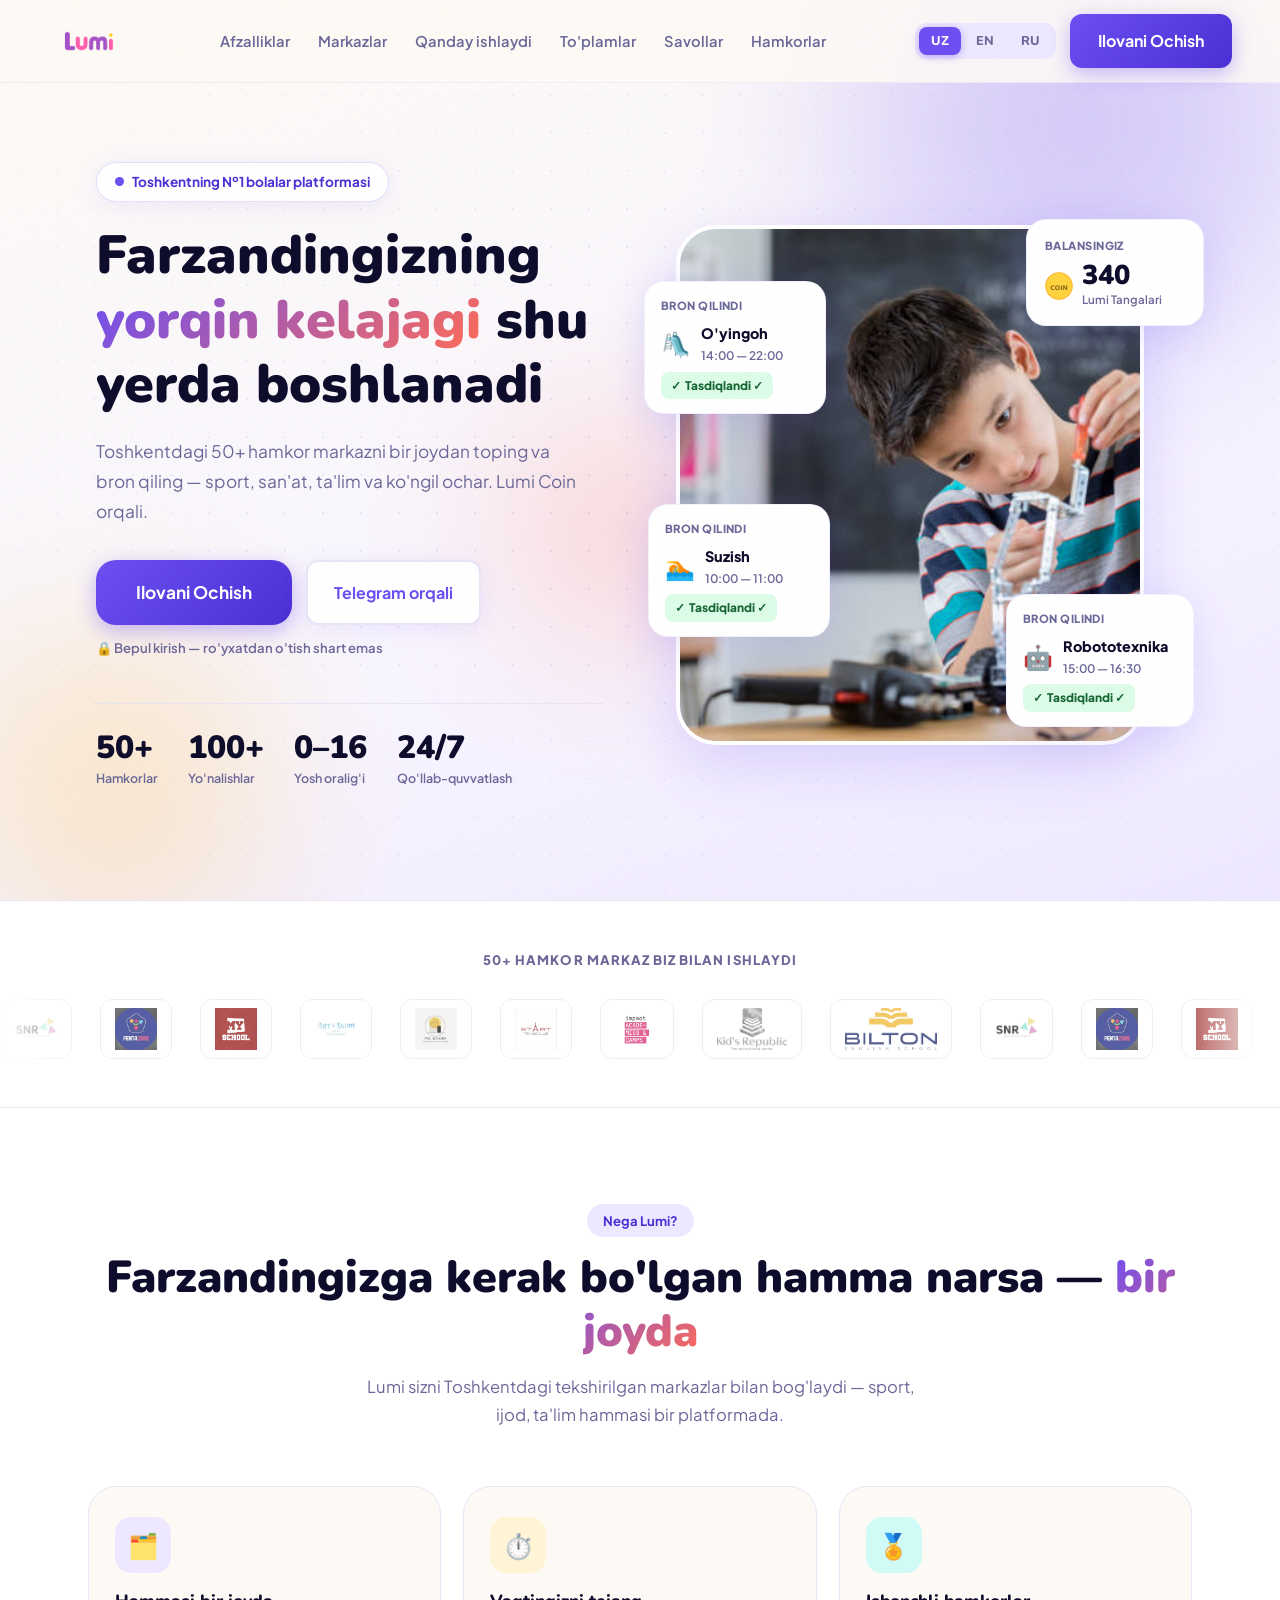
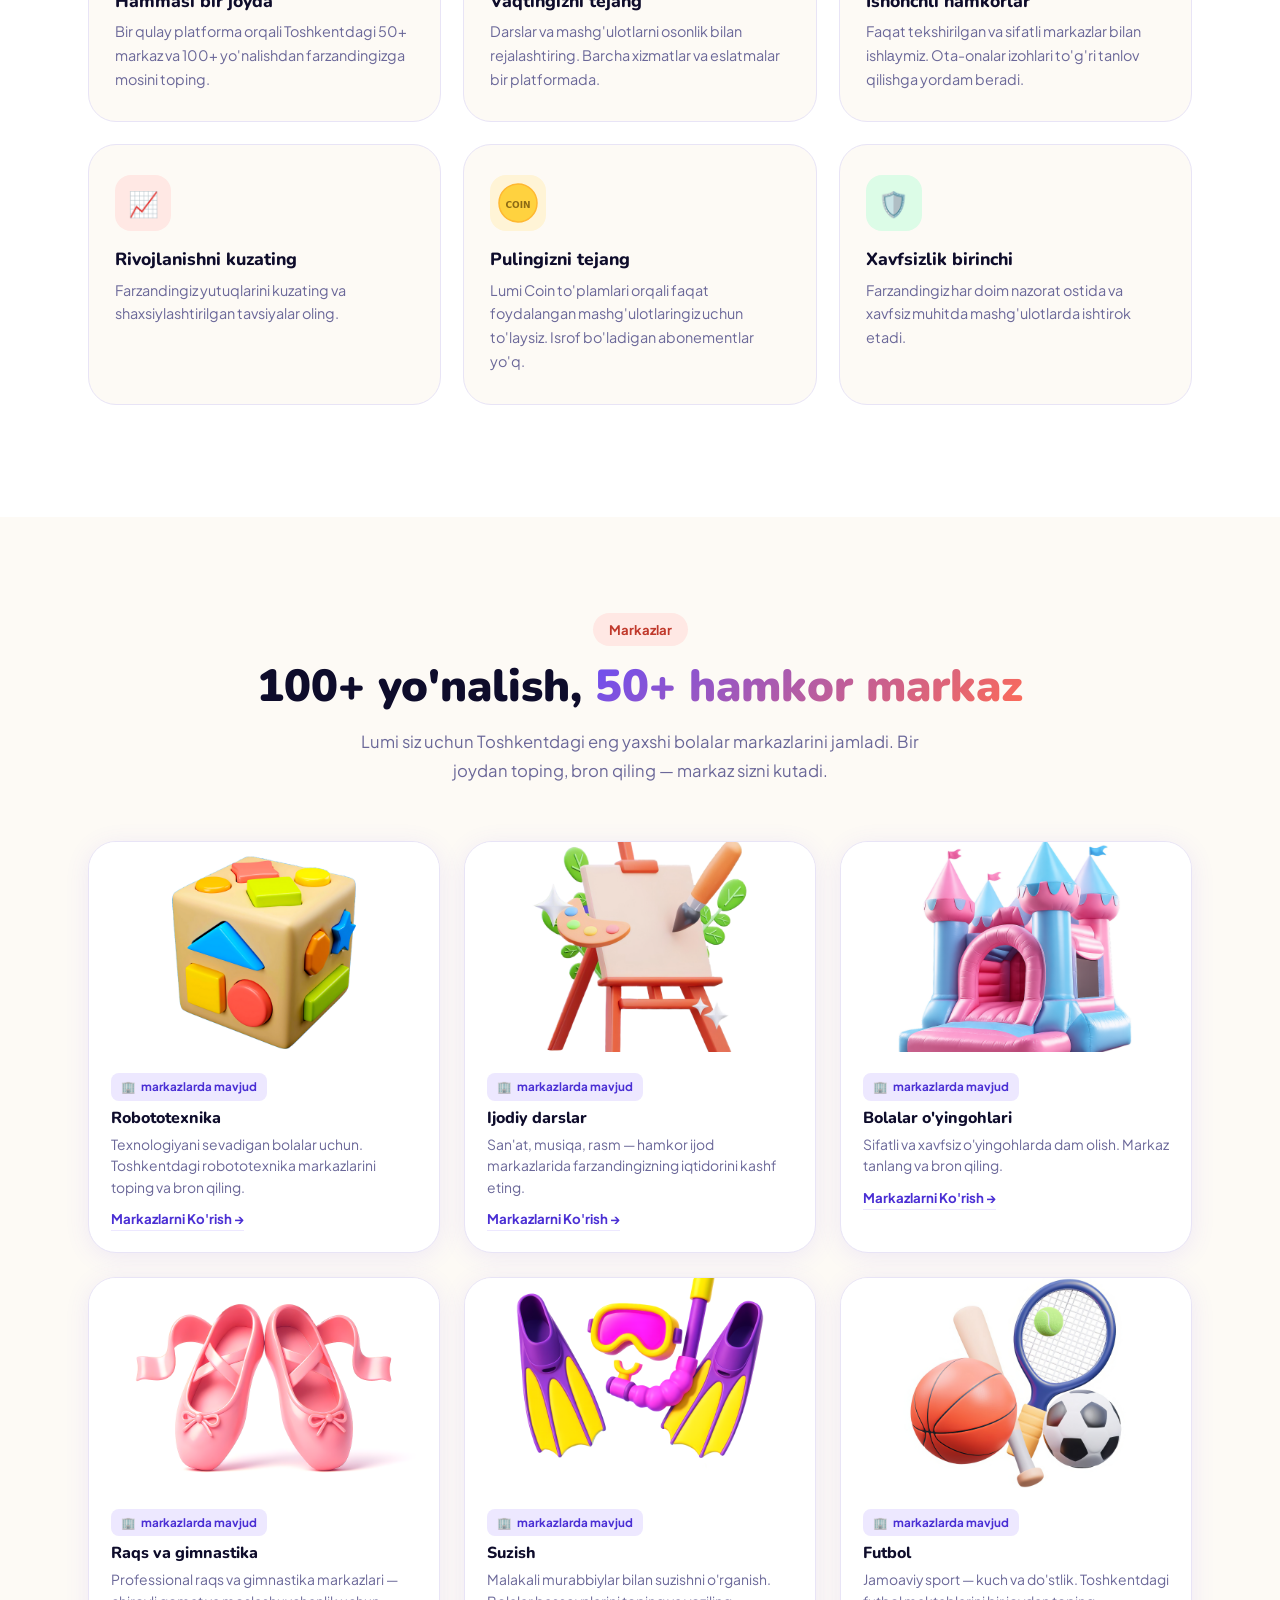
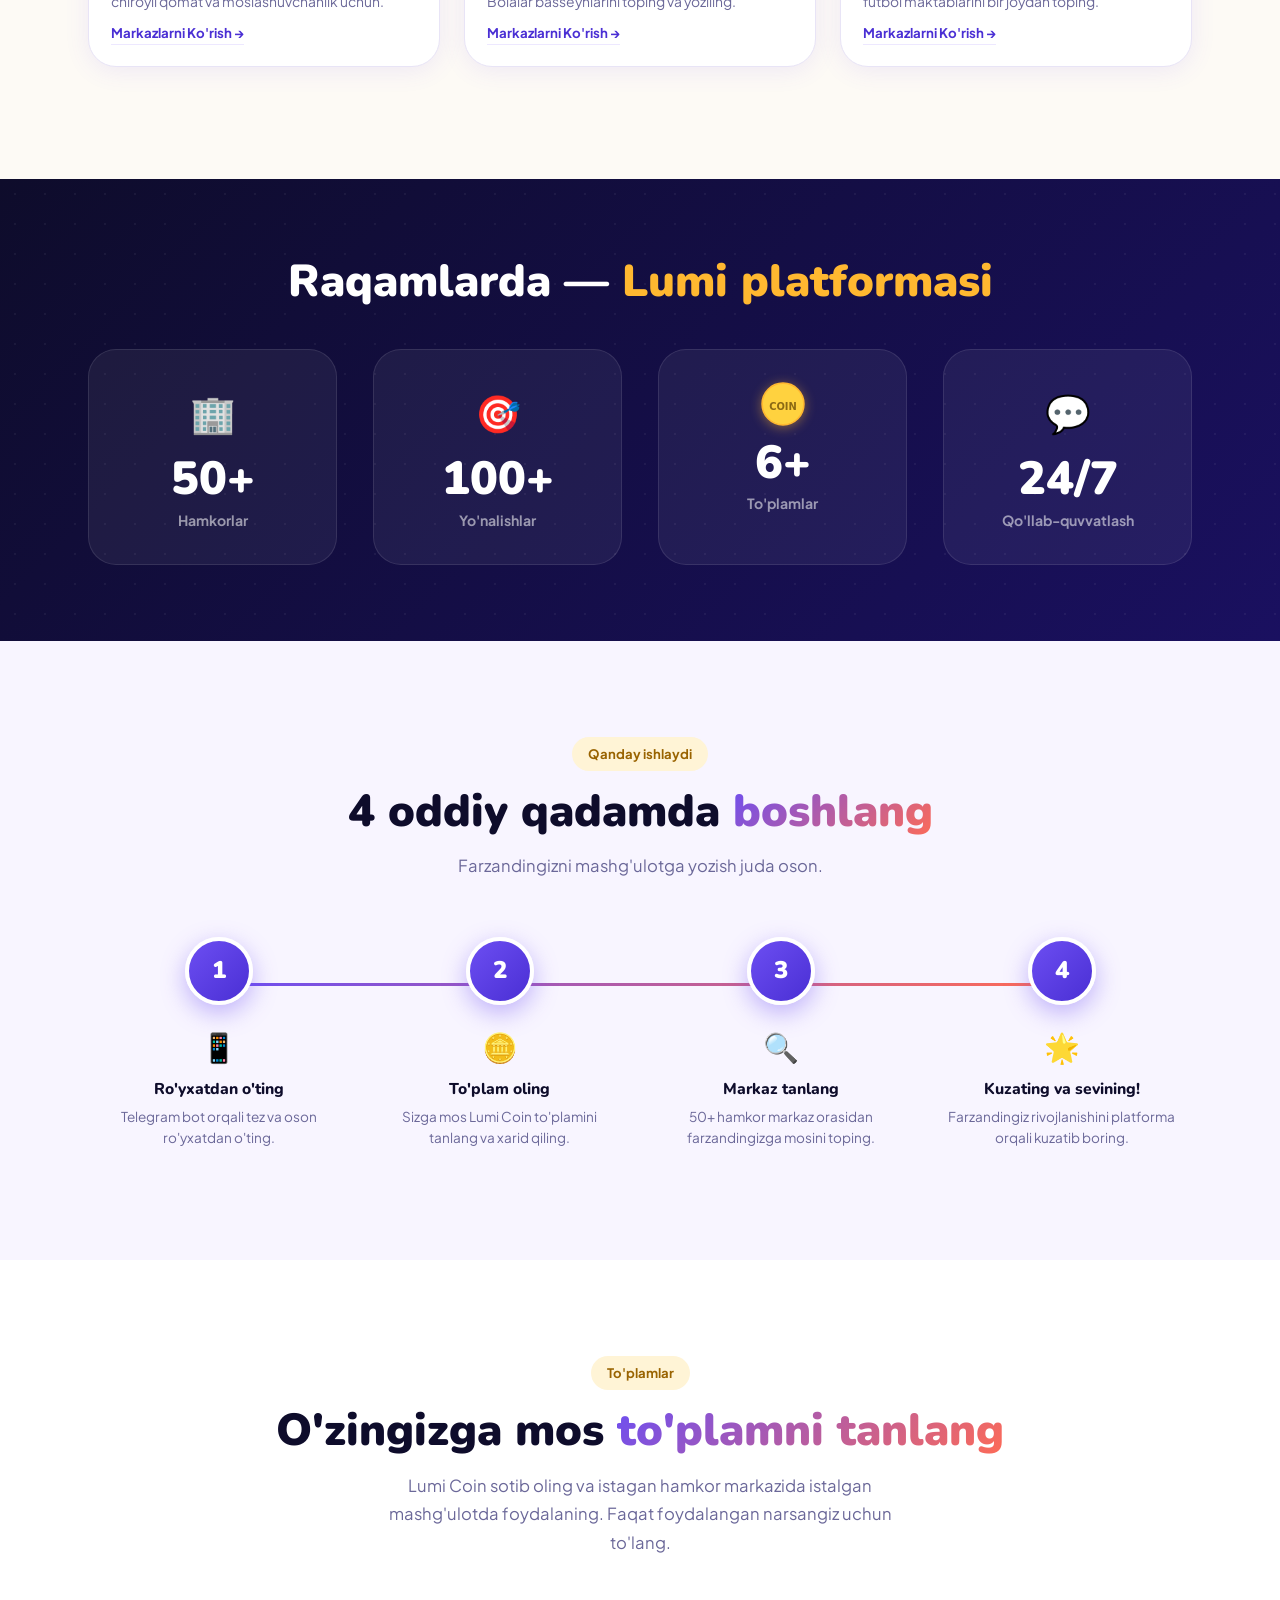
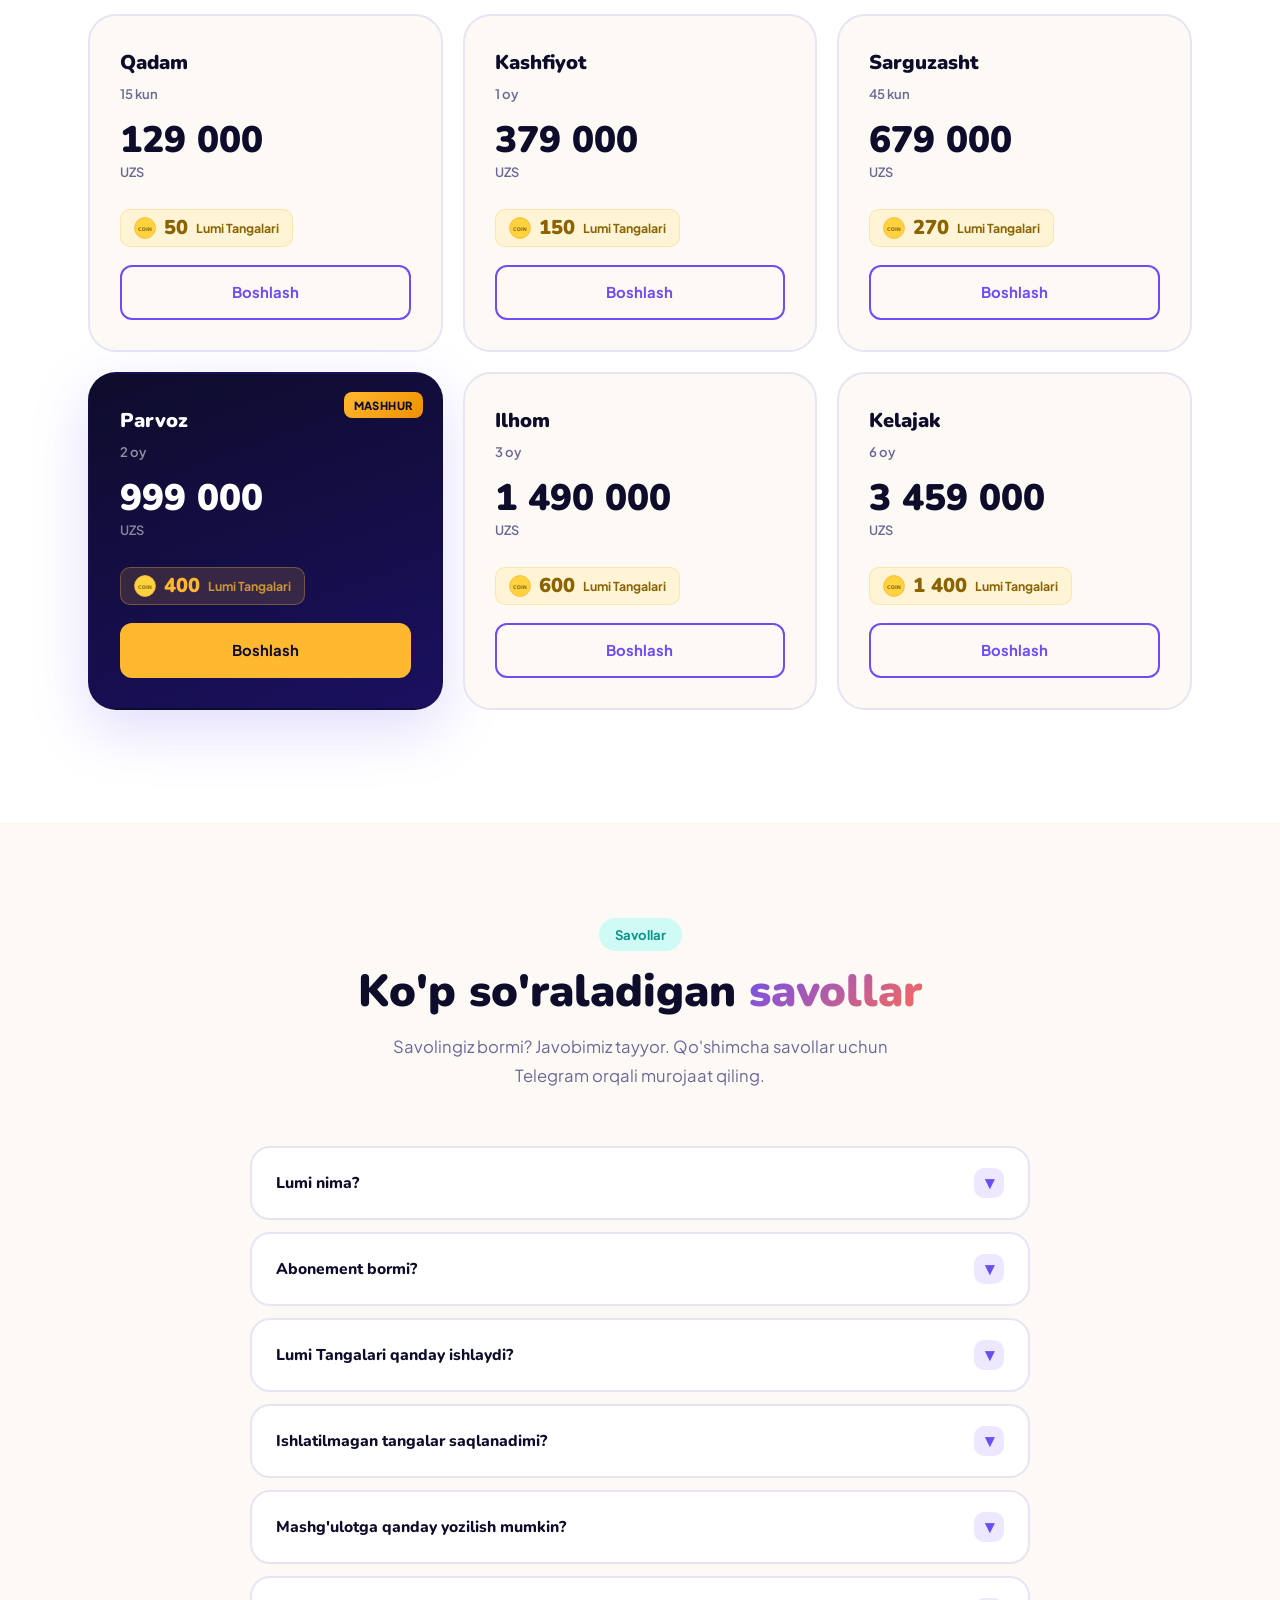
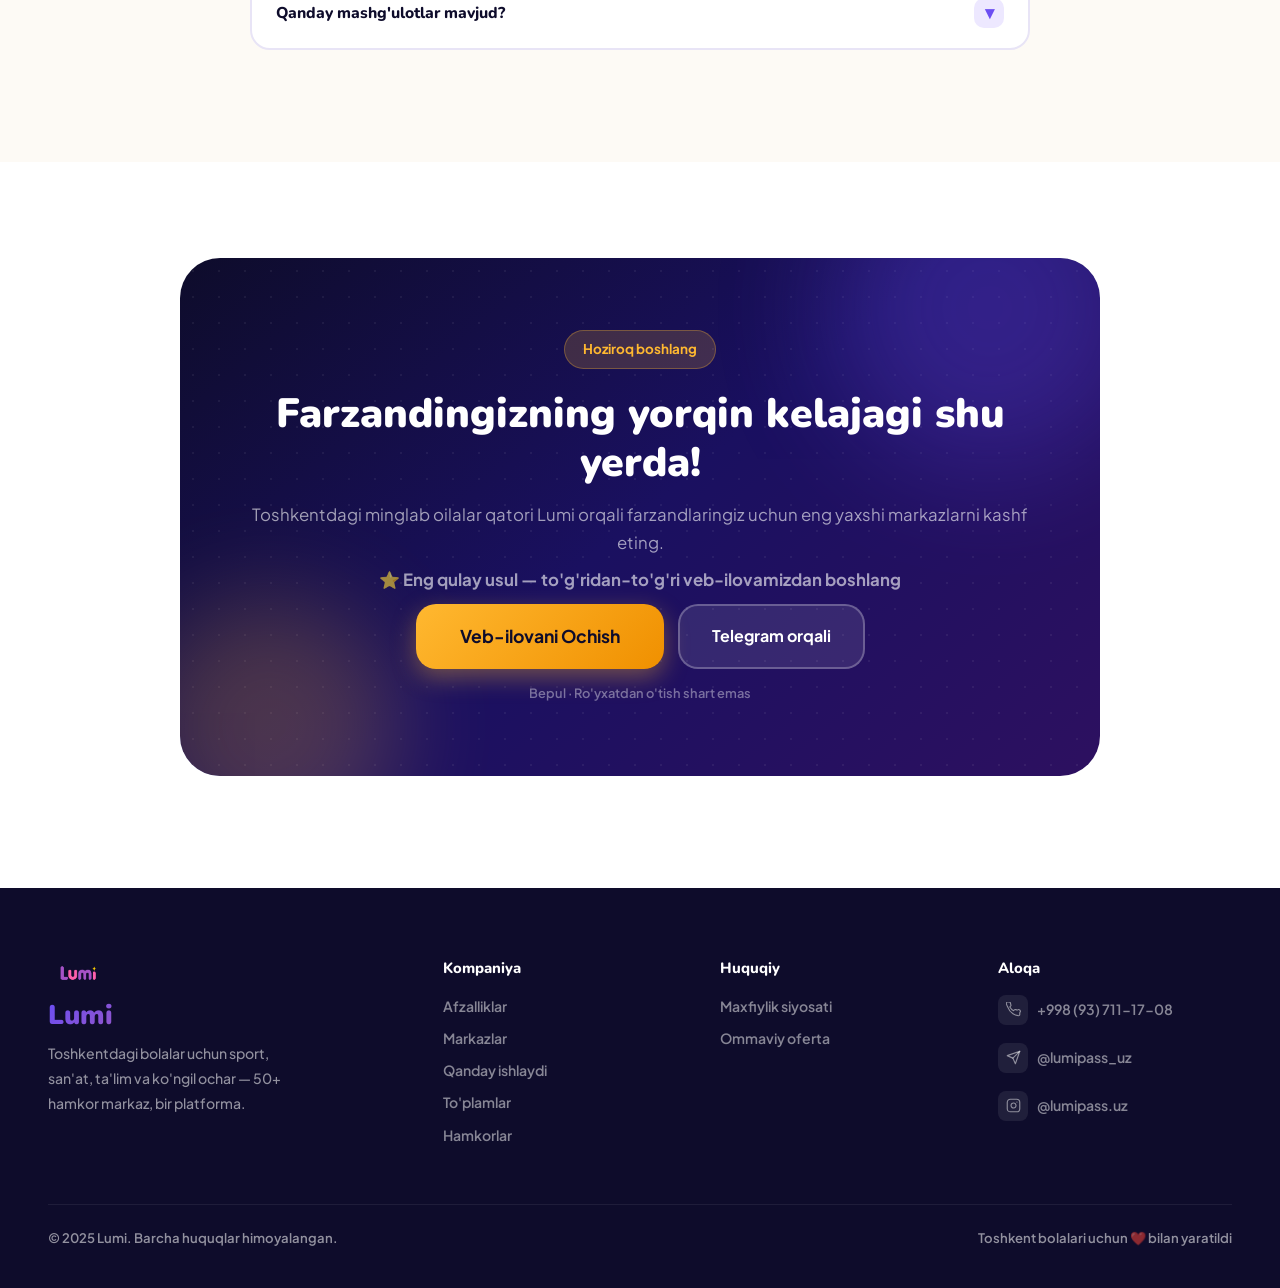
==== commit e00efc02: "switched to Yandex analytics" ====
--- a/index.html
+++ b/index.html
@@ -49,29 +49,35 @@
   <link rel="icon" type="image/svg+xml" href="assets/logos/logo-lumi.png" />
   <link rel="apple-touch-icon"           href="assets/logos/logo-lumi.png" />
 
-  <!-- ── Google Analytics 4 ────────────────────────────── -->
-  <!-- GA_ID is read from js/config.js — edit it there     -->
-  <script>
-    // Bootstrap gtag before config.js loads
-    window.dataLayer = window.dataLayer || [];
-    function gtag(){ dataLayer.push(arguments); }
-    gtag('js', new Date());
-  </script>
+  <!-- ── Yandex Metrica ────────────────────────────────── -->
+  <!-- YM_ID is set in js/config.js — edit it there        -->
+  <!-- Counter is initialised in the body after config.js  -->
 
   <link rel="stylesheet" href="css/styles.css" />
 </head>
 <body>
 
-<!-- ── GA script injected dynamically from config ─────── -->
+<!-- ── Yandex Metrica counter — loaded from config ──────── -->
 <script src="js/config.js"></script>
 <script>
   (function(){
-    var s = document.createElement('script');
-    s.async = true;
-    s.src = 'https://www.googletagmanager.com/gtag/js?id=' + LUMI_CONFIG.GA_ID;
-    document.head.appendChild(s);
-    s.onload = function(){ gtag('config', LUMI_CONFIG.GA_ID); };
+    if (!LUMI_CONFIG.YM_ID) return; // skip until you set YM_ID in config.js
+    (function(m,e,t,r,i,k,a){
+      m[i]=m[i]||function(){(m[i].a=m[i].a||[]).push(arguments)};
+      m[i].l=1*new Date();
+      k=e.createElement(t),a=e.getElementsByTagName(t)[0];
+      k.async=1;k.src=r;a.parentNode.insertBefore(k,a);
+    })(window,document,"script","https://mc.yandex.ru/metrika/tag.js","ym");
+    ym(LUMI_CONFIG.YM_ID,"init",{
+      clickmap:true, trackLinks:true, accurateTrackBounce:true, webvisor:true
+    });
   })();
+</script>
+<noscript><div><img src="" id="ym-ns" style="position:absolute;left:-9999px" alt=""/></div></noscript>
+<script>
+  // Set noscript pixel src once YM_ID is known
+  var _ns=document.getElementById("ym-ns");
+  if(_ns&&LUMI_CONFIG.YM_ID) _ns.src="https://mc.yandex.ru/watch/"+LUMI_CONFIG.YM_ID;
 </script>
 
 <!-- ════════════════════════════════════════════════════════
--- a/css/styles.css
+++ b/css/styles.css
@@ -599,52 +599,30 @@
 }
 
 .us-photo {
-  width: 100%;
+  width: 80%;
   max-width: 220px;
   aspect-ratio: 9 / 19.5;
   margin: 0 auto;
   position: relative;
   overflow: hidden;
-  background: #000;
-  border: 10px solid #1a1a1a;
-  border-radius: 40px;
+  border-radius: 18px;
   box-shadow:
-    0 40px 80px rgba(0,0,0,.30),
-    0 20px 35px rgba(0,0,0,.20),
-    inset 0 0 0 1px rgba(255,255,255,.08);
+    0 10px 30px rgba(0,0,0,.15),
+    0 4px 10px rgba(0,0,0,.10);
   flex-shrink: 0;
-}
-
-.us-photo::before {
-  content: "";
-  position: absolute;
-  top: 12px;
-  left: 50%;
-  transform: translateX(-50%);
-  width: 42%;
-  height: 24px;
-  background: #1a1a1a;
-  border-radius: 20px;
-  z-index: 2;
-}
-
+  background: #FDFAF5;
+}
+
+.us-photo::before,
 .us-photo::after {
-  content: "";
-  position: absolute;
-  top: 80px;
-  right: -14px;
-  width: 4px;
-  height: 60px;
-  background: #2a2a2a;
-  border-radius: 0 3px 3px 0;
-  box-shadow: 0 70px 0 #2a2a2a;
+  display: none;  /* remove iPhone notch and buttons */
 }
 
 .us-photo img {
   width: 100%;
   height: 100%;
   object-fit: cover;
-  object-position: top center;
+  object-position: center top;
   display: block;
 }
 
@@ -677,22 +655,18 @@
   margin: 0 auto 0.75rem;
 }
 
+
 @media (max-width: 900px) {
-  .user-steps {
-    grid-template-columns: repeat(2, 1fr);
+  .us-photo {
+    width: 90%;
+    max-width: 160px;
   }
+}
+
+@media (max-width: 520px) {
   .us-photo {
-    max-width: 180px;
-  }
-}
-
-@media (max-width: 520px) {
-  .user-steps {
-    grid-template-columns: 1fr 1fr;
-    gap: 1rem;
-  }
-  .us-photo {
-    max-width: 140px;
+    width: 90%;
+    max-width: 130px;
   }
 }
 
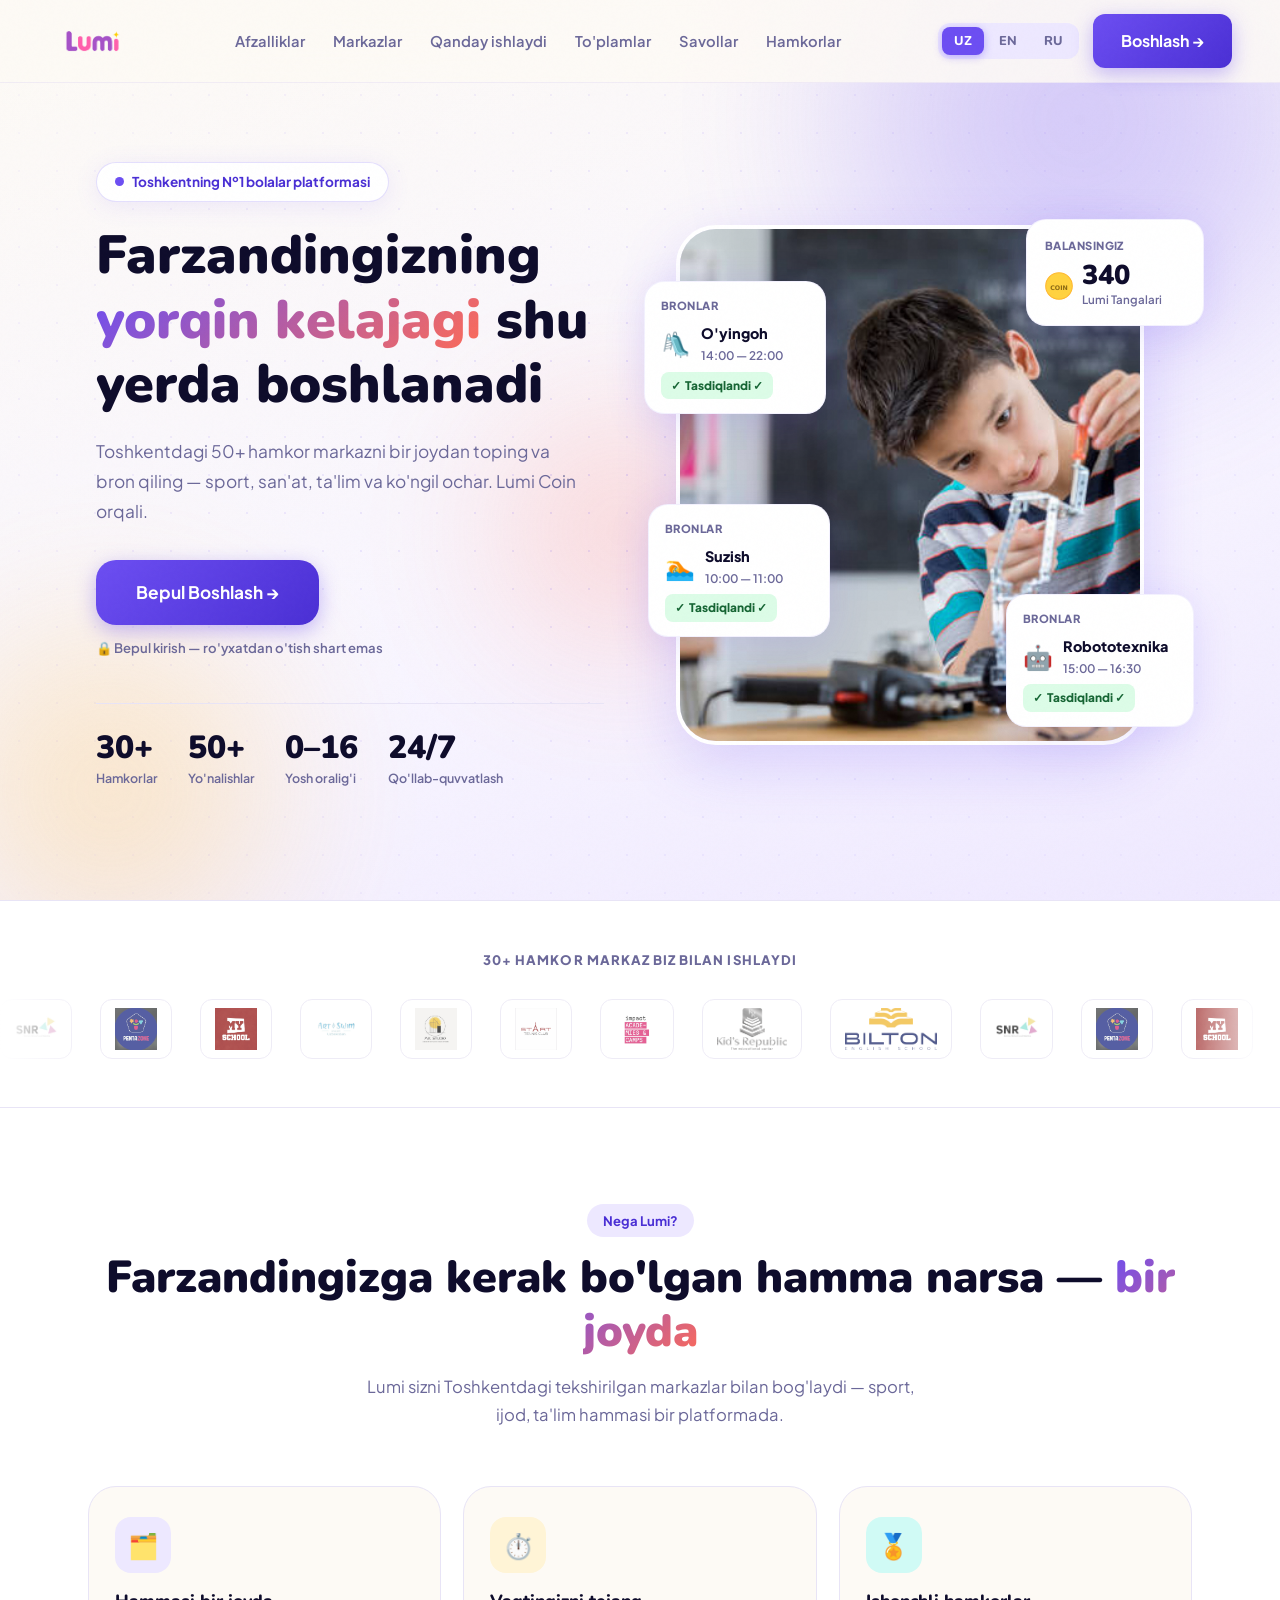
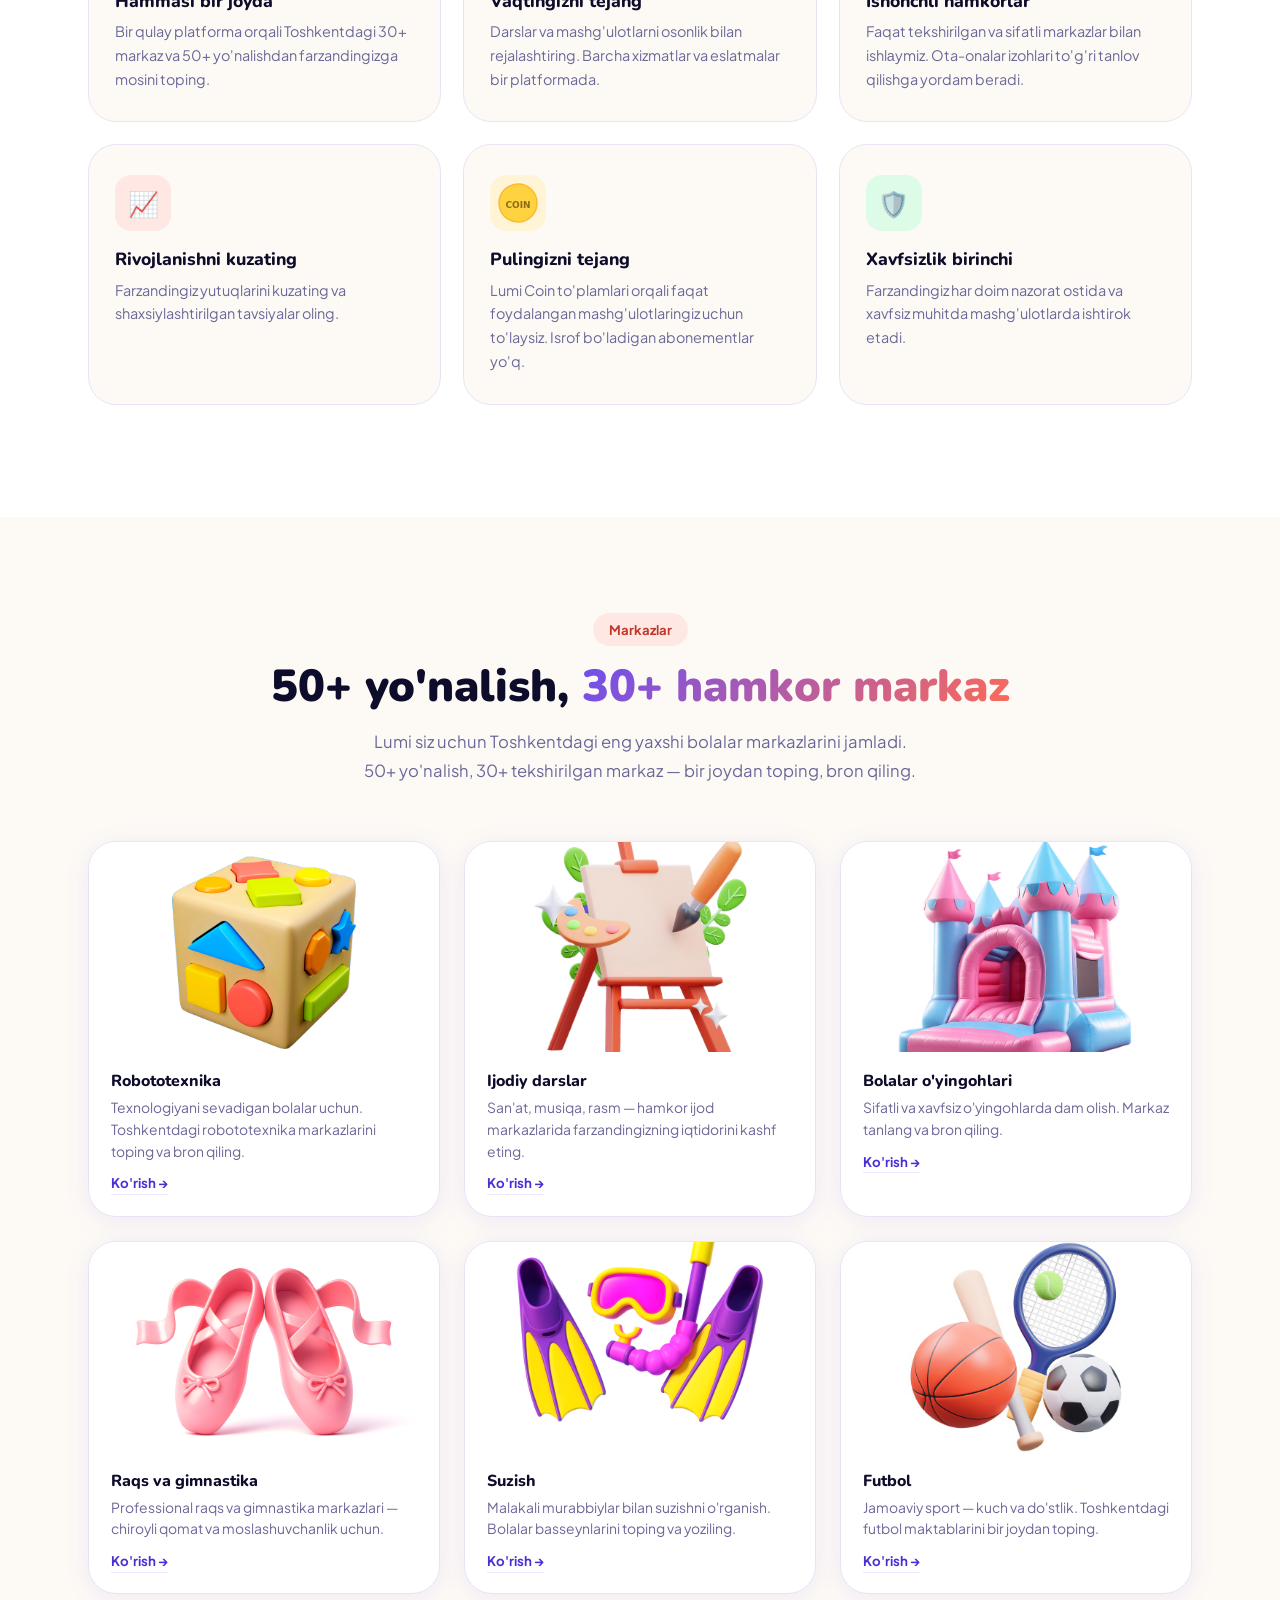
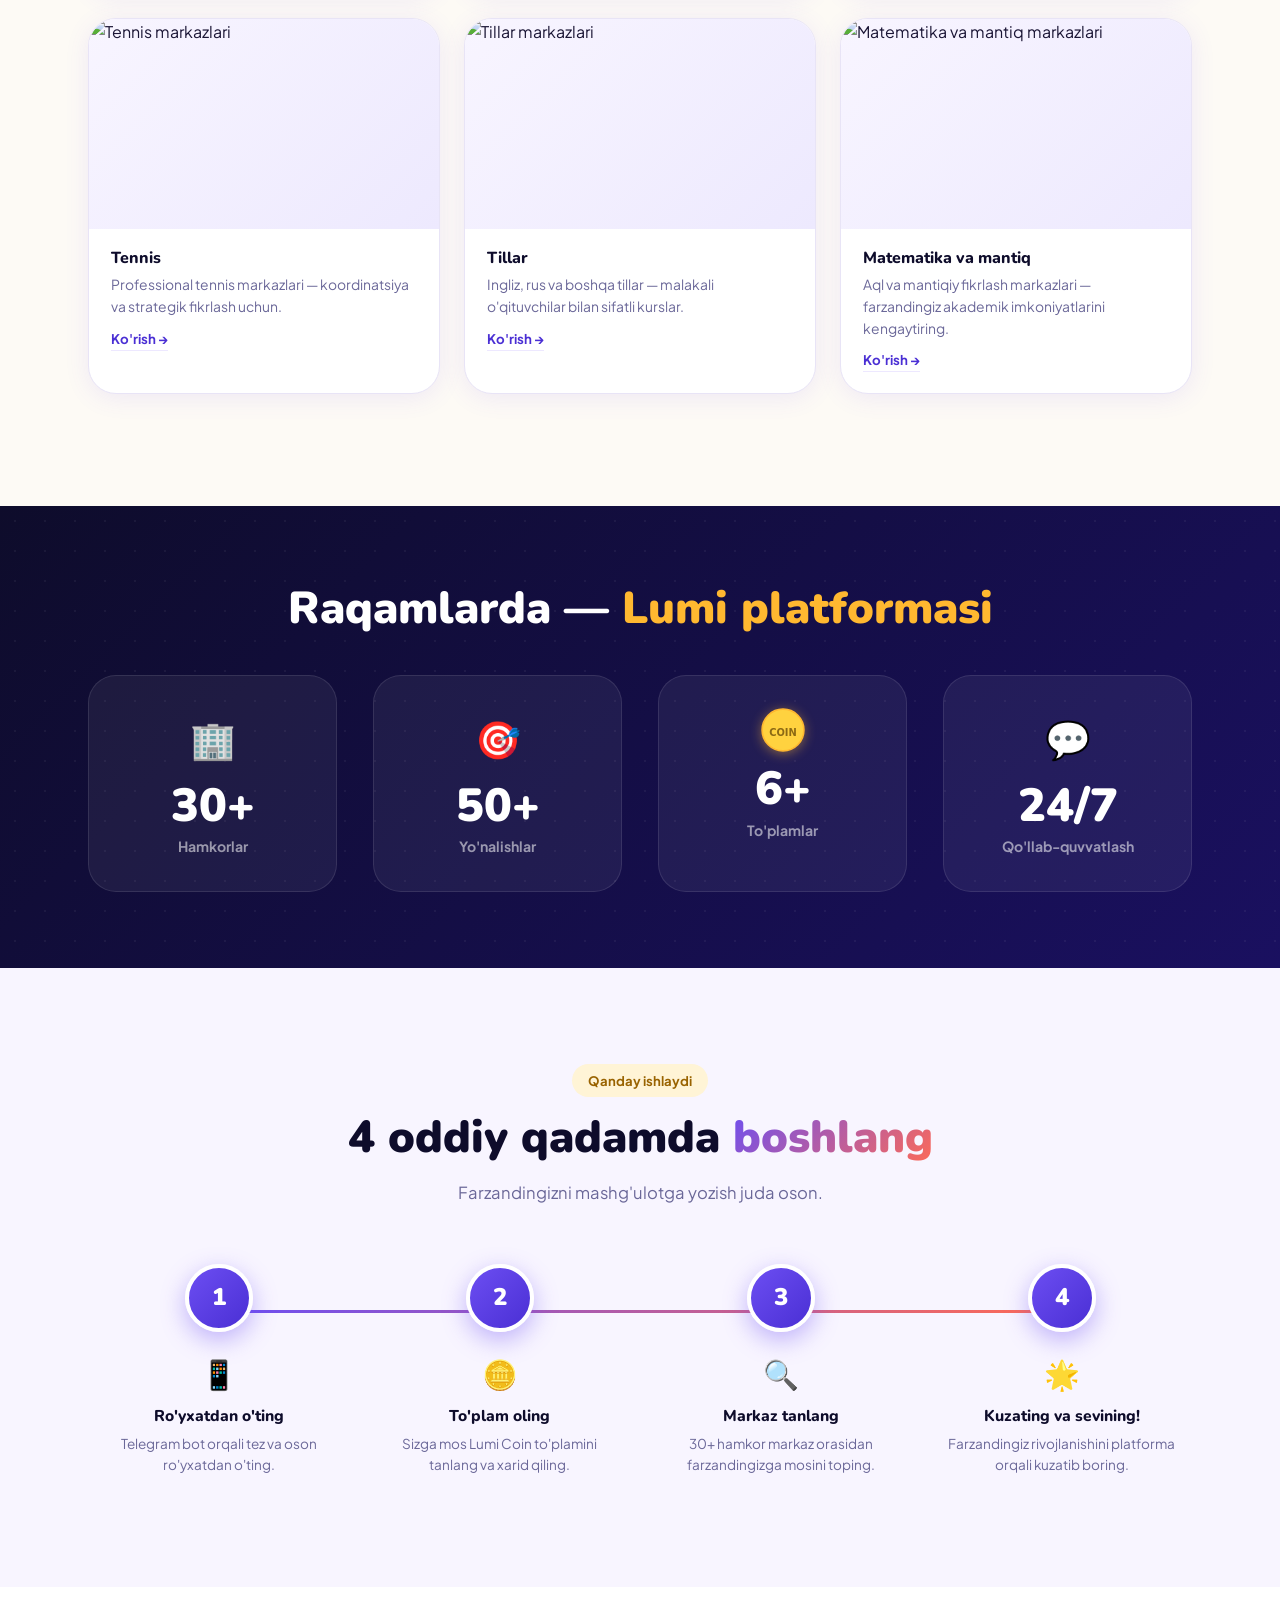
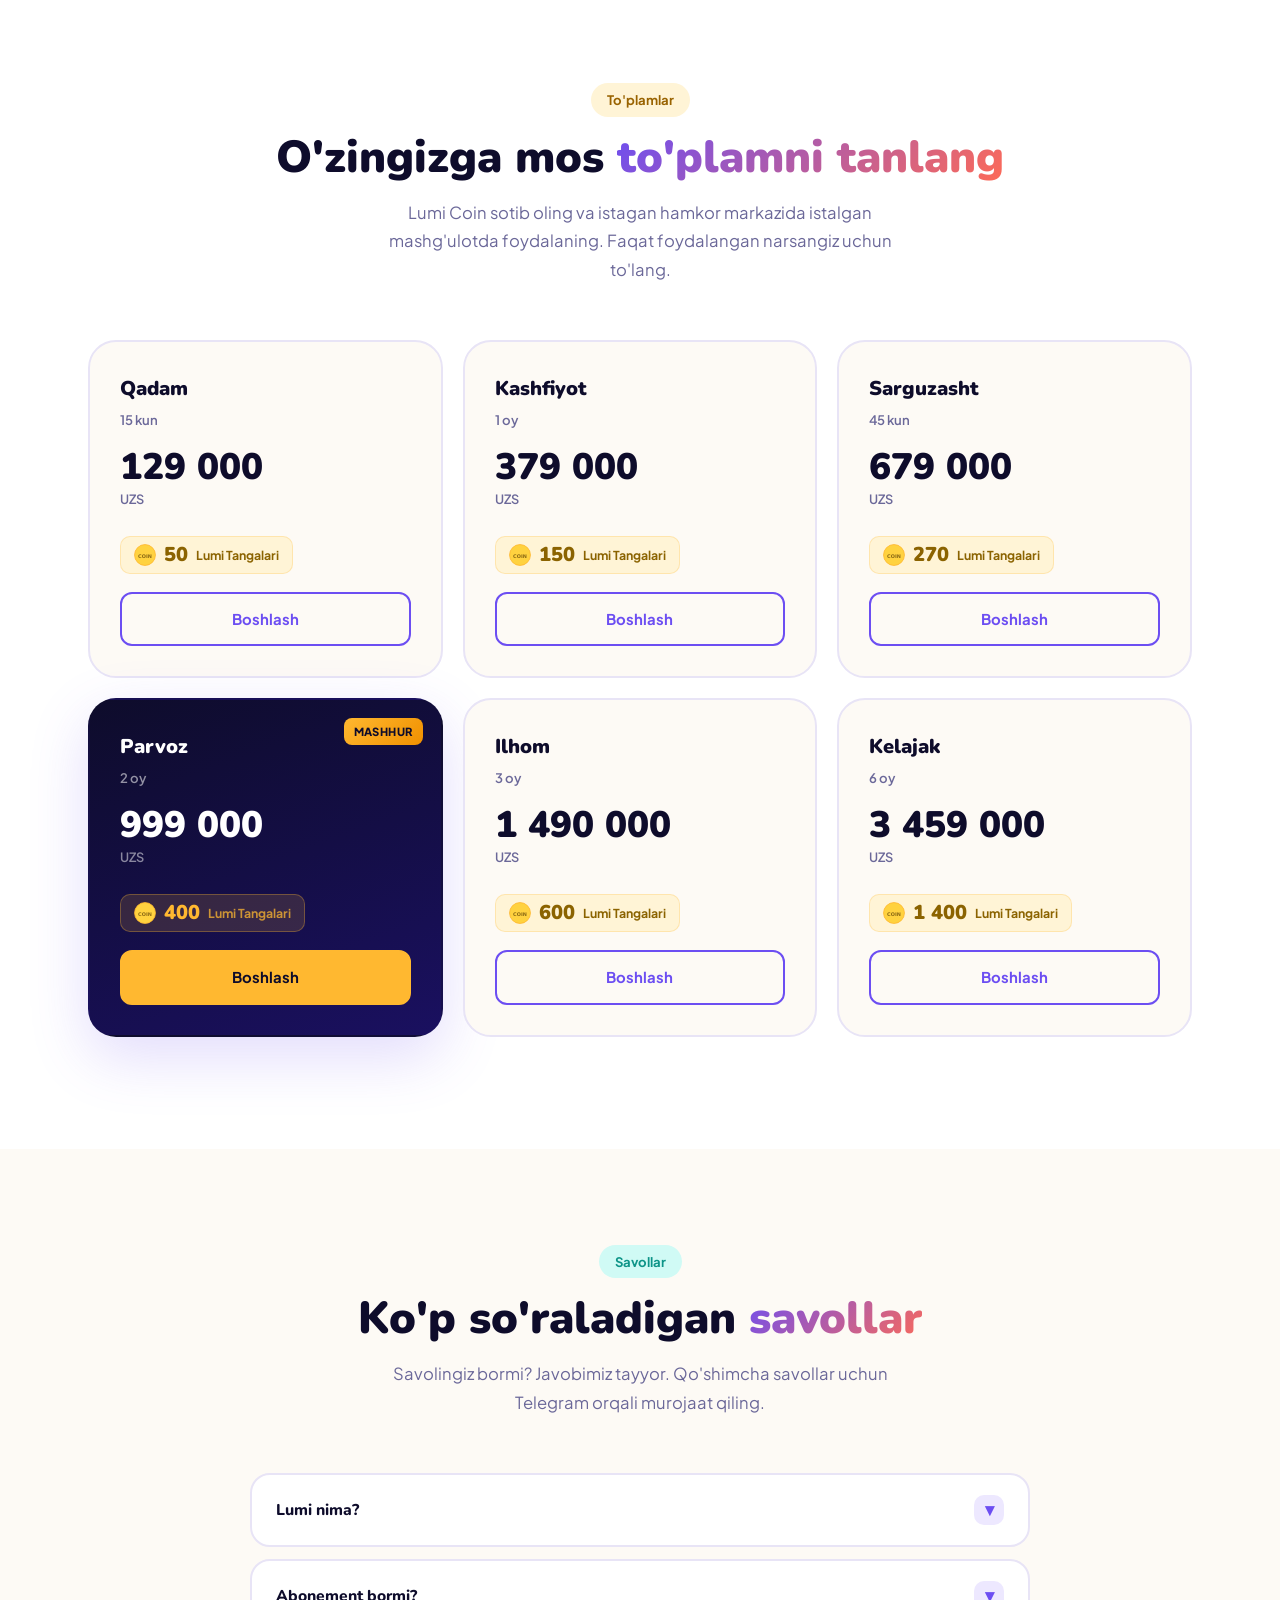
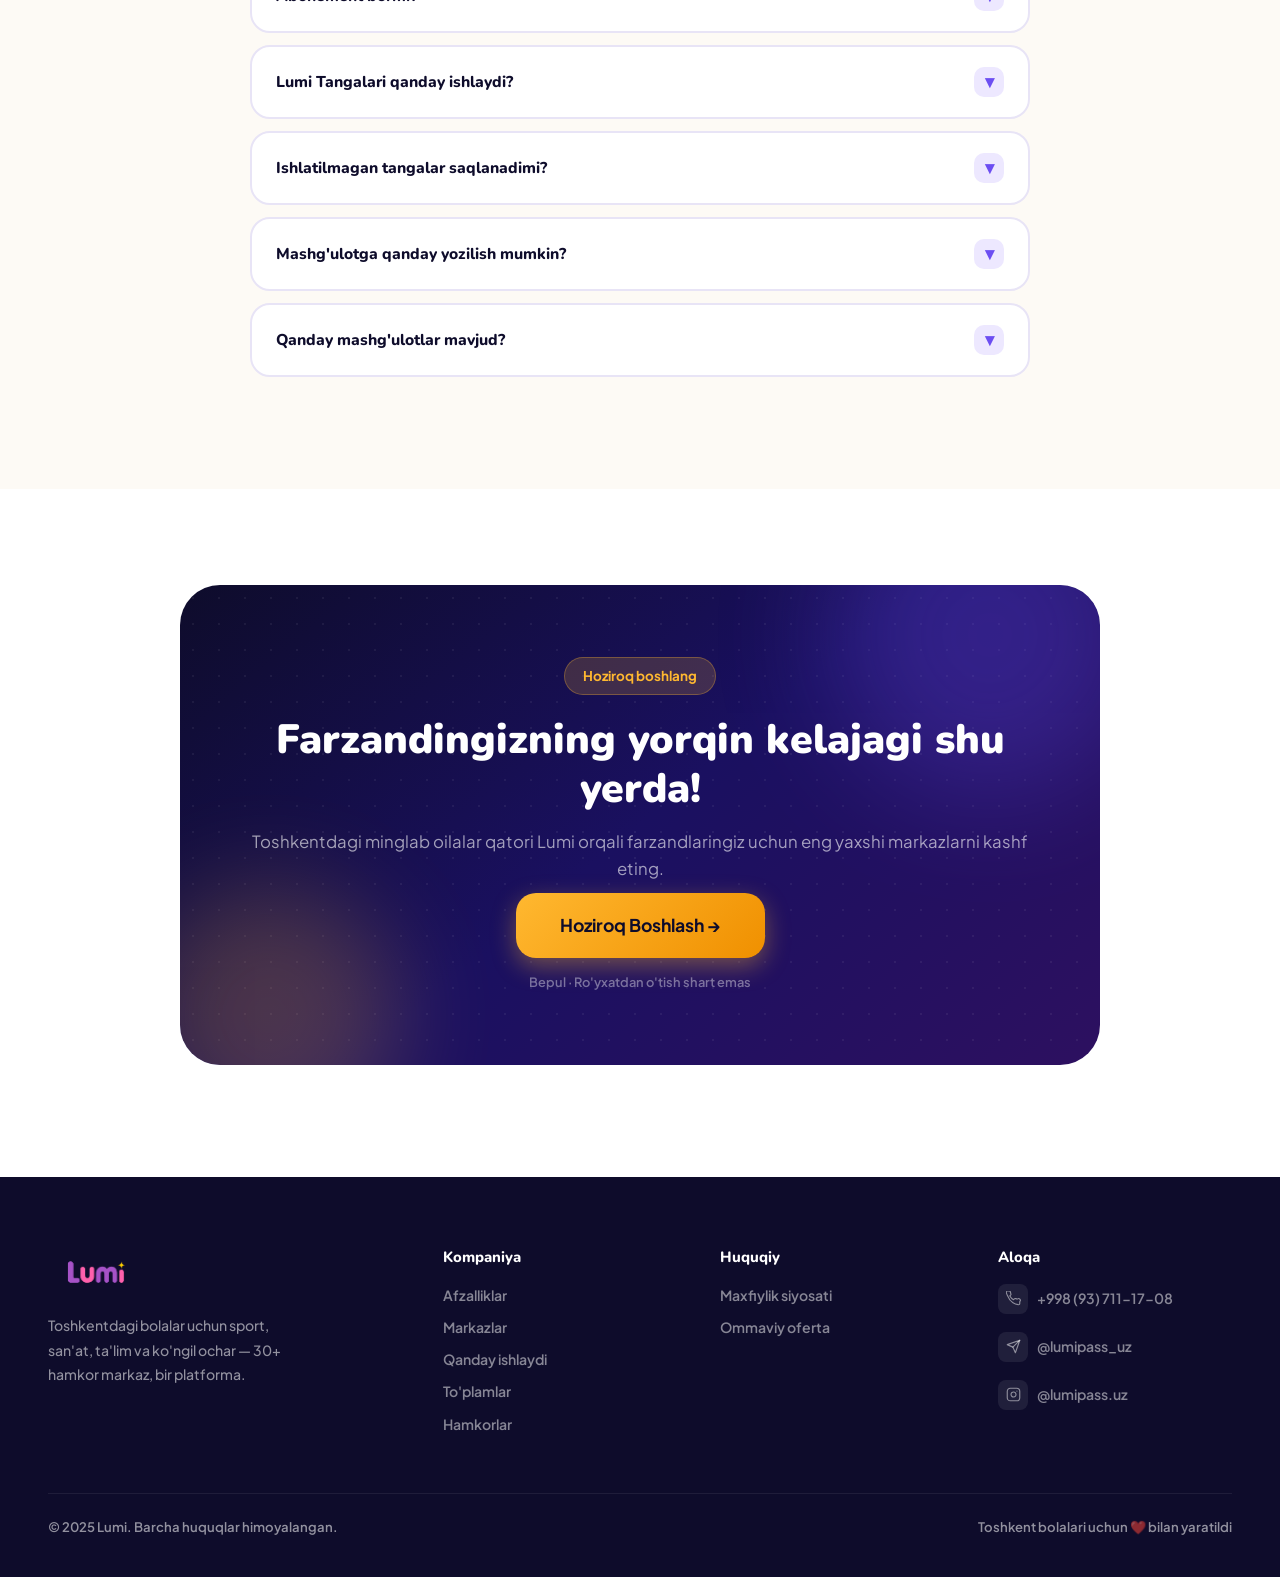
==== commit ecebef91: "Done" ====
--- a/index.html
+++ b/index.html
@@ -6,7 +6,7 @@
 
   <!-- ── SEO: Core ──────────────────────────────────────── -->
   <title>Lumi — Bolalar uchun Mashg'ulotlar Platformasi | Toshkent</title>
-  <meta name="description" content="Lumi — 0-16 yoshli bolalar uchun sport, ijod, ta'lim va ko'ngil ochar mashg'ulotlari. Toshkentdagi 50+ hamkor markazda 100+ yo'nalish. Lumi Coin orqali bron qiling." />
+  <meta name="description" content="Lumi — 0-16 yoshli bolalar uchun sport, ijod, ta'lim va ko'ngil ochar mashg'ulotlari. Toshkentdagi 30+ hamkor markazda 50+ yo'nalish. Lumi Coin orqali bron qiling." />
   <meta name="keywords" content="bolalar mashg'ulotlari, bolalar sport Toshkent, robototexnika, suzish, raqs, futbol, Lumi, LumiPass, детские занятия Ташкент" />
   <meta name="author" content="Lumi" />
   <meta name="robots" content="index, follow" />
@@ -16,7 +16,7 @@
   <meta property="og:type"        content="website" />
   <meta property="og:url"         content="https://lumipass.uz/" />
   <meta property="og:title"       content="Lumi — Bolalar uchun №1 Mashg'ulotlar Platformasi" />
-  <meta property="og:description" content="Toshkentdagi 50+ markazda 100+ mashg'ulot. Sport, ijod, ta'lim — hammasi bir joyda." />
+  <meta property="og:description" content="Toshkentdagi 30+ markazda 50+ mashg'ulot. Sport, ijod, ta'lim — hammasi bir joyda." />
   <meta property="og:image"       content="https://lumipass.uz/assets/images/og-image.png" />
   <meta property="og:image:width"  content="1200" />
   <meta property="og:image:height" content="630" />
@@ -28,7 +28,7 @@
   <!-- ── SEO: Twitter Card ─────────────────────────────── -->
   <meta name="twitter:card"        content="summary_large_image" />
   <meta name="twitter:title"       content="Lumi — Bolalar uchun №1 Mashg'ulotlar Platformasi" />
-  <meta name="twitter:description" content="Toshkentdagi 50+ markazda 100+ mashg'ulot. Sport, ijod, ta'lim — hammasi bir joyda." />
+  <meta name="twitter:description" content="Toshkentdagi 30+ markazda 50+ mashg'ulot. Sport, ijod, ta'lim — hammasi bir joyda." />
   <meta name="twitter:image"       content="https://lumipass.uz/assets/images/og-image.png" />
 
   <!-- ── SEO: Schema.org ───────────────────────────────── -->
@@ -122,9 +122,9 @@
       <button class="lang-btn"        data-lang="en" onclick="setLang('en')">EN</button>
       <button class="lang-btn"        data-lang="ru" onclick="setLang('ru')">RU</button>
     </div>
-    <a href="#" id="nav-webapp-btn" class="btn btn-primary"
-       onclick="trackWebApp('navbar'); this.href=LUMI_CONFIG.WEBAPP_URL; return true;"
-       target="_blank" rel="noopener" data-i18n="nav_cta">Ilovani Ochish</a>
+    <a href="#" id="nav-telegram-btn" class="btn btn-primary"
+       onclick="trackTelegram('navbar'); this.href=LUMI_CONFIG.TELEGRAM_BOT_URL; return true;"
+       target="_blank" rel="noopener" data-i18n="nav_cta">Boshlash →</a>
   </div>
 
   <button class="hamburger" id="hamburgerBtn" aria-label="Open menu">
@@ -156,21 +156,17 @@
 
       <div class="hero-ctas">
         <div class="hero-cta-row">
-          <!-- PRIMARY: Web App -->
+          <!-- PRIMARY: Telegram only -->
           <a href="#" class="btn btn-primary btn-primary-lg"
-             onclick="trackWebApp('hero'); this.href=LUMI_CONFIG.WEBAPP_URL; return true;"
-             target="_blank" rel="noopener" data-i18n="hero_btn_web">Ilovani Ochish</a>
-          <!-- SECONDARY: Telegram -->
-          <a href="#" class="btn btn-secondary"
              onclick="trackTelegram('hero'); this.href=LUMI_CONFIG.TELEGRAM_BOT_URL; return true;"
-             target="_blank" rel="noopener" data-i18n="hero_btn_tg">Telegram orqali</a>
+             target="_blank" rel="noopener" data-i18n="hero_btn_web">Bepul Boshlash →</a>
         </div>
         <p class="hero-cta-note" data-i18n="hero_note">🔒 Bepul kirish — ro'yxatdan o'tish shart emas</p>
       </div>
 
       <div class="hero-stats">
-        <div class="hero-stat"><div class="sn">50+</div><div class="sl" data-i18n="stat_partners">Hamkorlar</div></div>
-        <div class="hero-stat"><div class="sn">100+</div><div class="sl" data-i18n="stat_dirs">Yo'nalishlar</div></div>
+        <div class="hero-stat"><div class="sn">30+</div><div class="sl" data-i18n="stat_partners">Hamkorlar</div></div>
+        <div class="hero-stat"><div class="sn">50+</div><div class="sl" data-i18n="stat_dirs">Yo'nalishlar</div></div>
         <div class="hero-stat"><div class="sn">0–16</div><div class="sl" data-i18n="stat_age">Yosh oralig'i</div></div>
         <div class="hero-stat"><div class="sn">24/7</div><div class="sl" data-i18n="stat_support">Qo'llab-quvvatlash</div></div>
       </div>
@@ -246,7 +242,7 @@
      PARTNER LOGOS STRIP
      ════════════════════════════════════════════════════════ -->
 <section id="partners-strip" aria-label="Partner centers">
-  <p class="partners-strip-label" data-i18n="partners_title">50+ hamkor markaz biz bilan ishlaydi</p>
+  <p class="partners-strip-label" data-i18n="partners_title">30+ hamkor markaz biz bilan ishlaydi</p>
   <div class="partners-track-wrap">
     <!-- Built dynamically from LUMI_CONFIG.PARTNERS in main.js -->
     <div class="partners-track" id="partnersTrack"></div>
@@ -308,62 +304,83 @@
   <div class="section-inner section-pad">
     <div class="section-header reveal">
       <span class="section-tag tag-coral" data-i18n="act_tag">🏢 Markazlar</span>
-      <h2><span data-i18n="act_h2a">100+ yo'nalish, </span><span class="hl" data-i18n="act_h2b">50+ hamkor markaz</span></h2>
+      <h2><span data-i18n="act_h2a">50+ yo'nalish, </span><span class="hl" data-i18n="act_h2b">30+ hamkor markaz</span></h2>
       <p data-i18n="act_p">Lumi siz uchun Toshkentdagi eng yaxshi bolalar markazlarini jamladi. Bir joydan toping, bron qiling — markaz sizni kutadi.</p>
     </div>
     <div class="activities-grid">
       <article class="activity-card reveal d1">
         <img src="assets/images/activity-robotics.png" alt="Robototexnika markazlari" class="activity-photo" loading="lazy" />
         <div class="activity-body">
-          <span class="activity-centers-tag">🏢 <span data-i18n="act_at_centers">markazlarda mavjud</span></span>
           <h4 data-i18n="a1h">Robototexnika</h4>
           <p data-i18n="a1p">Texnologiyani sevadigan bolalar uchun. Toshkentdagi robototexnika markazlarini toping va bron qiling.</p>
-          <a href="#" class="activity-cta-link" onclick="trackWebApp('activities'); this.href=LUMI_CONFIG.WEBAPP_URL; return true;" target="_blank" rel="noopener" data-i18n="act_book">Markazlarni Ko'rish →</a>
+          <a href="#" class="activity-cta-link" onclick="trackTelegram('activities'); this.href=LUMI_CONFIG.TELEGRAM_BOT_URL; return true;" target="_blank" rel="noopener" data-i18n="act_book">Ko'rish →</a>
         </div>
       </article>
       <article class="activity-card reveal d2">
         <img src="assets/images/activity-art.jpg" alt="Ijodiy san'at markazlari" class="activity-photo" loading="lazy" />
         <div class="activity-body">
-          <span class="activity-centers-tag">🏢 <span data-i18n="act_at_centers">markazlarda mavjud</span></span>
           <h4 data-i18n="a2h">Ijodiy darslar</h4>
           <p data-i18n="a2p">San'at, musiqa, rasm — hamkor ijod markazlarida farzandingizning iqtidorini kashf eting.</p>
-          <a href="#" class="activity-cta-link" onclick="trackWebApp('activities'); this.href=LUMI_CONFIG.WEBAPP_URL; return true;" target="_blank" rel="noopener" data-i18n="act_book">Markazlarni Ko'rish →</a>
+          <a href="#" class="activity-cta-link" onclick="trackTelegram('activities'); this.href=LUMI_CONFIG.TELEGRAM_BOT_URL; return true;" target="_blank" rel="noopener" data-i18n="act_book">Ko'rish →</a>
         </div>
       </article>
       <article class="activity-card reveal d3">
         <img src="assets/images/activity-playground.png" alt="Bolalar o'yingohlari" class="activity-photo" loading="lazy" />
         <div class="activity-body">
-          <span class="activity-centers-tag">🏢 <span data-i18n="act_at_centers">markazlarda mavjud</span></span>
           <h4 data-i18n="a3h">Bolalar o'yingohlari</h4>
           <p data-i18n="a3p">Sifatli va xavfsiz o'yingohlarda dam olish. Markaz tanlang va bron qiling.</p>
-          <a href="#" class="activity-cta-link" onclick="trackWebApp('activities'); this.href=LUMI_CONFIG.WEBAPP_URL; return true;" target="_blank" rel="noopener" data-i18n="act_book">Markazlarni Ko'rish →</a>
+          <a href="#" class="activity-cta-link" onclick="trackTelegram('activities'); this.href=LUMI_CONFIG.TELEGRAM_BOT_URL; return true;" target="_blank" rel="noopener" data-i18n="act_book">Ko'rish →</a>
         </div>
       </article>
       <article class="activity-card reveal d1">
         <img src="assets/images/activity-dance.png" alt="Raqs va gimnastika markazlari" class="activity-photo" loading="lazy" />
         <div class="activity-body">
-          <span class="activity-centers-tag">🏢 <span data-i18n="act_at_centers">markazlarda mavjud</span></span>
           <h4 data-i18n="a4h">Raqs va gimnastika</h4>
           <p data-i18n="a4p">Professional raqs va gimnastika markazlari — chiroyli qomat va moslashuvchanlik uchun.</p>
-          <a href="#" class="activity-cta-link" onclick="trackWebApp('activities'); this.href=LUMI_CONFIG.WEBAPP_URL; return true;" target="_blank" rel="noopener" data-i18n="act_book">Markazlarni Ko'rish →</a>
+          <a href="#" class="activity-cta-link" onclick="trackTelegram('activities'); this.href=LUMI_CONFIG.TELEGRAM_BOT_URL; return true;" target="_blank" rel="noopener" data-i18n="act_book">Ko'rish →</a>
         </div>
       </article>
       <article class="activity-card reveal d2">
         <img src="assets/images/activity-swimming.png" alt="Suzish markazlari" class="activity-photo" loading="lazy" />
         <div class="activity-body">
-          <span class="activity-centers-tag">🏢 <span data-i18n="act_at_centers">markazlarda mavjud</span></span>
           <h4 data-i18n="a5h">Suzish</h4>
           <p data-i18n="a5p">Malakali murabbiylar bilan suzishni o'rganish. Bolalar basseynlarini toping va yoziling.</p>
-          <a href="#" class="activity-cta-link" onclick="trackWebApp('activities'); this.href=LUMI_CONFIG.WEBAPP_URL; return true;" target="_blank" rel="noopener" data-i18n="act_book">Markazlarni Ko'rish →</a>
+          <a href="#" class="activity-cta-link" onclick="trackTelegram('activities'); this.href=LUMI_CONFIG.TELEGRAM_BOT_URL; return true;" target="_blank" rel="noopener" data-i18n="act_book">Ko'rish →</a>
         </div>
       </article>
       <article class="activity-card reveal d3">
         <img src="assets/images/activity-football.png" alt="Futbol maktablari" class="activity-photo" loading="lazy" />
         <div class="activity-body">
-          <span class="activity-centers-tag">🏢 <span data-i18n="act_at_centers">markazlarda mavjud</span></span>
           <h4 data-i18n="a6h">Futbol</h4>
           <p data-i18n="a6p">Jamoaviy sport — kuch va do'stlik. Toshkentdagi futbol maktablarini bir joydan toping.</p>
-          <a href="#" class="activity-cta-link" onclick="trackWebApp('activities'); this.href=LUMI_CONFIG.WEBAPP_URL; return true;" target="_blank" rel="noopener" data-i18n="act_book">Markazlarni Ko'rish →</a>
+          <a href="#" class="activity-cta-link" onclick="trackTelegram('activities'); this.href=LUMI_CONFIG.TELEGRAM_BOT_URL; return true;" target="_blank" rel="noopener" data-i18n="act_book">Ko'rish →</a>
+        </div>
+      </article>
+      <article class="activity-card reveal d1">
+        <!-- img src filled by buildActivityImages() from LUMI_CONFIG.ACTIVITY_IMAGES[7] — upload your image and set path in config.js -->
+        <img id="activity-img-7" src="" alt="Tennis markazlari" class="activity-photo activity-img-placeholder" loading="lazy" />
+        <div class="activity-body">
+          <h4 data-i18n="a7h">Tennis</h4>
+          <p data-i18n="a7p">Professional tennis markazlari — koordinatsiya va strategik fikrlash uchun.</p>
+          <a href="#" class="activity-cta-link" onclick="trackTelegram('activities'); this.href=LUMI_CONFIG.TELEGRAM_BOT_URL; return true;" target="_blank" rel="noopener" data-i18n="act_book">Ko'rish →</a>
+        </div>
+      </article>
+      <article class="activity-card reveal d2">
+        <!-- img src filled by buildActivityImages() from LUMI_CONFIG.ACTIVITY_IMAGES[8] — upload your image and set path in config.js -->
+        <img id="activity-img-8" src="" alt="Tillar markazlari" class="activity-photo activity-img-placeholder" loading="lazy" />
+        <div class="activity-body">
+          <h4 data-i18n="a8h">Tillar</h4>
+          <p data-i18n="a8p">Ingliz, rus va boshqa tillar — malakali o'qituvchilar bilan sifatli kurslar.</p>
+          <a href="#" class="activity-cta-link" onclick="trackTelegram('activities'); this.href=LUMI_CONFIG.TELEGRAM_BOT_URL; return true;" target="_blank" rel="noopener" data-i18n="act_book">Ko'rish →</a>
+        </div>
+      </article>
+      <article class="activity-card reveal d3">
+        <!-- img src filled by buildActivityImages() from LUMI_CONFIG.ACTIVITY_IMAGES[9] — upload your image and set path in config.js -->
+        <img id="activity-img-9" src="" alt="Matematika va mantiq markazlari" class="activity-photo activity-img-placeholder" loading="lazy" />
+        <div class="activity-body">
+          <h4 data-i18n="a9h">Matematika va mantiq</h4>
+          <p data-i18n="a9p">Aql va mantiqiy fikrlash markazlari — farzandingiz akademik imkoniyatlarini kengaytiring.</p>
+          <a href="#" class="activity-cta-link" onclick="trackTelegram('activities'); this.href=LUMI_CONFIG.TELEGRAM_BOT_URL; return true;" target="_blank" rel="noopener" data-i18n="act_book">Ko'rish →</a>
         </div>
       </article>
     </div>
@@ -379,8 +396,8 @@
       <h2 style="color:#fff;"><span data-i18n="stats_h2a">Raqamlarda — </span><span style="color:var(--gold);" data-i18n="stats_h2b">Lumi platformasi</span></h2>
     </div>
     <div class="stats-grid">
-      <div class="stat-item reveal d1"><span class="stat-icon">🏢</span><div class="stat-value" data-i18n="s1v">50+</div><div class="stat-desc" data-i18n="s1d">Hamkorlar</div></div>
-      <div class="stat-item reveal d2"><span class="stat-icon">🎯</span><div class="stat-value" data-i18n="s2v">100+</div><div class="stat-desc" data-i18n="s2d">Yo'nalishlar</div></div>
+      <div class="stat-item reveal d1"><span class="stat-icon">🏢</span><div class="stat-value" data-i18n="s1v">30+</div><div class="stat-desc" data-i18n="s1d">Hamkorlar</div></div>
+      <div class="stat-item reveal d2"><span class="stat-icon">🎯</span><div class="stat-value" data-i18n="s2v">50+</div><div class="stat-desc" data-i18n="s2d">Yo'nalishlar</div></div>
       <!-- CHANGE: replaced 🪙 emoji with Lumi coin image (set in assets/logos/logo-coin.svg) -->
       <div class="stat-item reveal d3"><img src="assets/logos/logo-coin.svg" alt="Lumi Coin" class="stat-coin-img" /><div class="stat-value" data-i18n="s3v">6+</div><div class="stat-desc" data-i18n="s3d">To'plamlar</div></div>
       <div class="stat-item reveal d4"><span class="stat-icon">💬</span><div class="stat-value" data-i18n="s4v">24/7</div><div class="stat-desc" data-i18n="s4d">Qo'llab-quvvatlash</div></div>
@@ -401,7 +418,7 @@
     <div class="steps-grid">
       <div class="step-card reveal d1"><div class="step-num">1</div><span class="step-emoji">📱</span><h4 data-i18n="s1h">Ro'yxatdan o'ting</h4><p data-i18n="s1p">Telegram bot orqali tez va oson ro'yxatdan o'ting.</p></div>
       <div class="step-card reveal d2"><div class="step-num">2</div><span class="step-emoji">🪙</span><h4 data-i18n="s2h">To'plam oling</h4><p data-i18n="s2p">Sizga mos Lumi Coin to'plamini tanlang va xarid qiling.</p></div>
-      <div class="step-card reveal d3"><div class="step-num">3</div><span class="step-emoji">🔍</span><h4 data-i18n="s3h">Mashg'ulot tanlang</h4><p data-i18n="s3p">100+ yo'nalish orasidan farzandingizga mosini toping.</p></div>
+      <div class="step-card reveal d3"><div class="step-num">3</div><span class="step-emoji">🔍</span><h4 data-i18n="s3h">Mashg'ulot tanlang</h4><p data-i18n="s3p">30+ hamkor markaz orasidan farzandingizga mosini toping.</p></div>
       <div class="step-card reveal d4"><div class="step-num">4</div><span class="step-emoji">🌟</span><h4 data-i18n="s4h">Kuzating va sevining!</h4><p data-i18n="s4p">Farzandingiz rivojlanishini platforma orqali kuzatib boring.</p></div>
     </div>
   </div>
@@ -424,7 +441,7 @@
         <div class="plan-dur"  data-i18n="p1d">15 kun</div>
         <div class="plan-price"><div class="plan-amount">129 000</div><div class="plan-currency">UZS</div></div>
         <div class="coin-info"><img src="assets/logos/logo-coin.svg" alt="coin" class="ci-img"/><span class="ci-count">50</span><span class="ci-text" data-i18n="coin_label">Lumi Tangalari</span></div>
-        <a href="#" class="plan-btn" onclick="trackPricing('Qadam'); trackWebApp('pricing'); this.href=LUMI_CONFIG.WEBAPP_URL; return true;" target="_blank" rel="noopener" data-i18n="plan_btn">Boshlash</a>
+        <a href="#" class="plan-btn" onclick="trackPricing('Qadam'); trackTelegram('pricing'); this.href=LUMI_CONFIG.TELEGRAM_BOT_URL; return true;" target="_blank" rel="noopener" data-i18n="plan_btn">Boshlash</a>
       </div>
 
       <div class="pricing-card reveal d2">
@@ -432,7 +449,7 @@
         <div class="plan-dur"  data-i18n="p2d">1 oy</div>
         <div class="plan-price"><div class="plan-amount">379 000</div><div class="plan-currency">UZS</div></div>
         <div class="coin-info"><img src="assets/logos/logo-coin.svg" alt="coin" class="ci-img"/><span class="ci-count">150</span><span class="ci-text" data-i18n="coin_label">Lumi Tangalari</span></div>
-        <a href="#" class="plan-btn" onclick="trackPricing('Kashfiyot'); trackWebApp('pricing'); this.href=LUMI_CONFIG.WEBAPP_URL; return true;" target="_blank" rel="noopener" data-i18n="plan_btn">Boshlash</a>
+        <a href="#" class="plan-btn" onclick="trackPricing('Kashfiyot'); trackTelegram('pricing'); this.href=LUMI_CONFIG.TELEGRAM_BOT_URL; return true;" target="_blank" rel="noopener" data-i18n="plan_btn">Boshlash</a>
       </div>
 
       <div class="pricing-card reveal d3">
@@ -440,7 +457,7 @@
         <div class="plan-dur"  data-i18n="p3d">45 kun</div>
         <div class="plan-price"><div class="plan-amount">679 000</div><div class="plan-currency">UZS</div></div>
         <div class="coin-info"><img src="assets/logos/logo-coin.svg" alt="coin" class="ci-img"/><span class="ci-count">270</span><span class="ci-text" data-i18n="coin_label">Lumi Tangalari</span></div>
-        <a href="#" class="plan-btn" onclick="trackPricing('Sarguzasht'); trackWebApp('pricing'); this.href=LUMI_CONFIG.WEBAPP_URL; return true;" target="_blank" rel="noopener" data-i18n="plan_btn">Boshlash</a>
+        <a href="#" class="plan-btn" onclick="trackPricing('Sarguzasht'); trackTelegram('pricing'); this.href=LUMI_CONFIG.TELEGRAM_BOT_URL; return true;" target="_blank" rel="noopener" data-i18n="plan_btn">Boshlash</a>
       </div>
 
       <div class="pricing-card featured reveal d1">
@@ -449,7 +466,7 @@
         <div class="plan-dur"  data-i18n="p4d">2 oy</div>
         <div class="plan-price"><div class="plan-amount">999 000</div><div class="plan-currency">UZS</div></div>
         <div class="coin-info"><img src="assets/logos/logo-coin.svg" alt="coin" class="ci-img"/><span class="ci-count">400</span><span class="ci-text" data-i18n="coin_label">Lumi Tangalari</span></div>
-        <a href="#" class="plan-btn" onclick="trackPricing('Parvoz'); trackWebApp('pricing'); this.href=LUMI_CONFIG.WEBAPP_URL; return true;" target="_blank" rel="noopener" data-i18n="plan_btn">Boshlash</a>
+        <a href="#" class="plan-btn" onclick="trackPricing('Parvoz'); trackTelegram('pricing'); this.href=LUMI_CONFIG.TELEGRAM_BOT_URL; return true;" target="_blank" rel="noopener" data-i18n="plan_btn">Boshlash</a>
       </div>
 
       <div class="pricing-card reveal d2">
@@ -457,7 +474,7 @@
         <div class="plan-dur"  data-i18n="p5d">3 oy</div>
         <div class="plan-price"><div class="plan-amount">1 490 000</div><div class="plan-currency">UZS</div></div>
         <div class="coin-info"><img src="assets/logos/logo-coin.svg" alt="coin" class="ci-img"/><span class="ci-count">600</span><span class="ci-text" data-i18n="coin_label">Lumi Tangalari</span></div>
-        <a href="#" class="plan-btn" onclick="trackPricing('Ilhom'); trackWebApp('pricing'); this.href=LUMI_CONFIG.WEBAPP_URL; return true;" target="_blank" rel="noopener" data-i18n="plan_btn">Boshlash</a>
+        <a href="#" class="plan-btn" onclick="trackPricing('Ilhom'); trackTelegram('pricing'); this.href=LUMI_CONFIG.TELEGRAM_BOT_URL; return true;" target="_blank" rel="noopener" data-i18n="plan_btn">Boshlash</a>
       </div>
 
       <div class="pricing-card reveal d3">
@@ -465,7 +482,7 @@
         <div class="plan-dur"  data-i18n="p6d">6 oy</div>
         <div class="plan-price"><div class="plan-amount">3 459 000</div><div class="plan-currency">UZS</div></div>
         <div class="coin-info"><img src="assets/logos/logo-coin.svg" alt="coin" class="ci-img"/><span class="ci-count">1 400</span><span class="ci-text" data-i18n="coin_label">Lumi Tangalari</span></div>
-        <a href="#" class="plan-btn" onclick="trackPricing('Kelajak'); trackWebApp('pricing'); this.href=LUMI_CONFIG.WEBAPP_URL; return true;" target="_blank" rel="noopener" data-i18n="plan_btn">Boshlash</a>
+        <a href="#" class="plan-btn" onclick="trackPricing('Kelajak'); trackTelegram('pricing'); this.href=LUMI_CONFIG.TELEGRAM_BOT_URL; return true;" target="_blank" rel="noopener" data-i18n="plan_btn">Boshlash</a>
       </div>
 
     </div>
@@ -503,17 +520,13 @@
       <div class="cta-tag" data-i18n="cta_tag">🚀 Hoziroq boshlang</div>
       <h2 data-i18n="cta_h2">Farzandingizning yorqin kelajagi shu yerda!</h2>
       <p data-i18n="cta_p">Toshkentdagi minglab oilalar qatori Lumi orqali farzandlaringiz uchun eng yaxshi mashg'ulotlarni kashf eting.</p>
-      <p class="cta-primary-note" data-i18n="cta_note">⭐ Eng qulay usul — to'g'ridan-to'g'ri veb-ilovamizdan boshlang</p>
+      
       <div class="cta-buttons">
         <div class="cta-row">
-          <!-- PRIMARY: big gold Web App button -->
+          <!-- PRIMARY: Telegram (only option) -->
           <a href="#" class="btn btn-gold"
-             onclick="trackWebApp('cta'); this.href=LUMI_CONFIG.WEBAPP_URL; return true;"
-             target="_blank" rel="noopener" data-i18n="cta_webapp">Veb-ilovani Ochish</a>
-          <!-- SECONDARY: Telegram -->
-          <a href="#" class="btn btn-tg-dark"
              onclick="trackTelegram('cta'); this.href=LUMI_CONFIG.TELEGRAM_BOT_URL; return true;"
-             target="_blank" rel="noopener" data-i18n="cta_tg">Telegram orqali</a>
+             target="_blank" rel="noopener" data-i18n="cta_webapp">Hoziroq Boshlash →</a>
         </div>
         <p class="cta-sub" data-i18n="cta_sub">Bepul · Ro'yxatdan o'tish shart emas</p>
       </div>
@@ -529,7 +542,6 @@
     <div class="footer-top">
       <div class="footer-brand">
         <img src="assets/logos/logo-lumi.png" alt="Lumi" class="footer-logo-img" />
-        <span class="footer-logo-text">Lumi</span>
         <p data-i18n="footer_tagline">Toshkentdagi bolalar uchun sport, san'at, ta'lim va ko'ngil ochar — hammasi bir joyda.</p>
       </div>
       <div class="footer-col">
@@ -542,8 +554,8 @@
       </div>
       <div class="footer-col">
         <h5 data-i18n="footer_legal">Huquqiy</h5>
-        <a href="#" data-i18n="footer_privacy">Maxfiylik siyosati</a>
-        <a href="#" data-i18n="footer_offer">Ommaviy oferta</a>
+        <a href="privacy-policy.html" class="footer-privacy-link" data-i18n="footer_privacy">Maxfiylik siyosati</a>
+        <a href="public-offer.html" class="footer-offer-link" data-i18n="footer_offer">Ommaviy oferta</a>
       </div>
       <!-- CHANGE: emoji icons (📞 ✈ 📷) replaced with proper SVG icons.
            Text content filled by buildFooterLinks() in main.js from LUMI_CONFIG.SOCIAL -->
--- a/css/styles.css
+++ b/css/styles.css
@@ -63,7 +63,7 @@
 }
 
 .nav-logo { display: flex; align-items: center; gap: 10px; }
-.nav-logo-img { height: 36px; width: auto; }
+.nav-logo-img { height: 44px; width: auto; }
 .nav-logo-text {
   font-family: 'Nunito', sans-serif; font-weight: 900; font-size: 1.6rem;
   background: linear-gradient(135deg, var(--brand), var(--coral));
@@ -401,7 +401,7 @@
 footer { background: var(--navy); padding: 68px 48px 40px; color: rgba(255,255,255,.55); }
 .footer-inner { max-width: 1200px; margin: 0 auto; }
 .footer-top { display: grid; grid-template-columns: 1.5fr 1fr 1fr 1fr; gap: 44px; margin-bottom: 48px; }
-.footer-logo-img { height: 34px; width: auto; margin-bottom: 12px; }
+.footer-logo-img { height: 54px; width: auto; margin-bottom: 14px; }
 .footer-logo-text { font-family: 'Nunito', sans-serif; font-weight: 900; font-size: 1.7rem; background: linear-gradient(135deg, var(--brand), var(--coral)); -webkit-background-clip: text; -webkit-text-fill-color: transparent; background-clip: text; display: block; margin-bottom: 12px; line-height: 1; }
 .footer-brand p { font-size: .88rem; line-height: 1.75; max-width: 260px; font-weight: 500; }
 .footer-col h5 { font-family: 'Nunito', sans-serif; font-weight: 800; font-size: .93rem; color: #fff; margin-bottom: 14px; }
@@ -489,7 +489,7 @@
 /* ══════════════════════════════════════════════════════════════
    CHANGE: nav logo — bigger (46px) since "Lumi" text is removed
    ══════════════════════════════════════════════════════════════ */
-.nav-logo-img { height: 46px; width: auto; }
+.nav-logo-img { height: 50px; width: auto; }
 /* (was 36px with text beside it; text span removed in both pages) */
 
 /* ══════════════════════════════════════════════════════════════
@@ -761,6 +761,16 @@
 .modal-success-close:hover { background: var(--brand); color: #fff; }
 
 /* ══════════════════════════════════════════════════════════════
+   ACTIVITY PLACEHOLDER IMAGES — hide until real image is set
+   ══════════════════════════════════════════════════════════════ */
+.activity-photo[src=""],
+.activity-photo:not([src]) {
+  min-height: 140px;
+  background: linear-gradient(135deg, var(--brand-pale) 0%, #ede9fe 100%);
+  display: block;
+}
+
+/* ══════════════════════════════════════════════════════════════
    RESPONSIVE
    ══════════════════════════════════════════════════════════════ */
 @media (max-width: 1060px) {
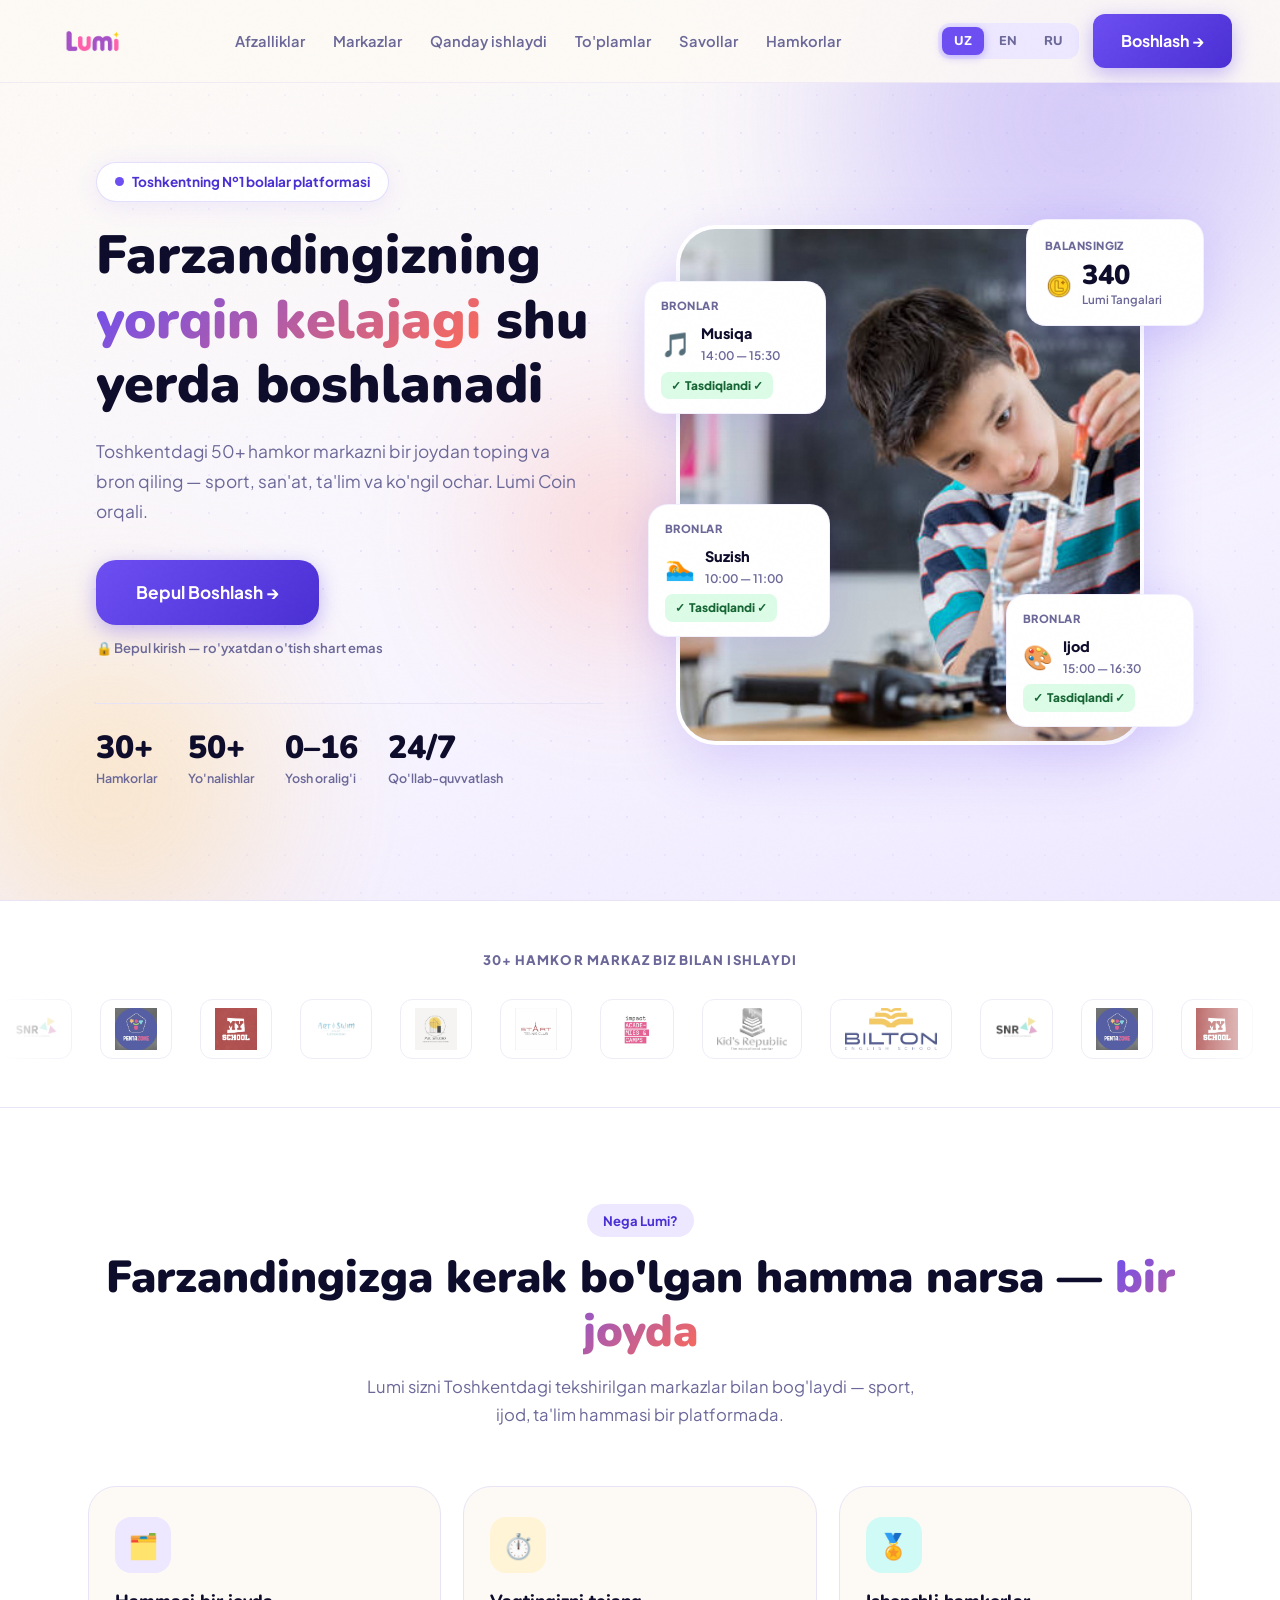
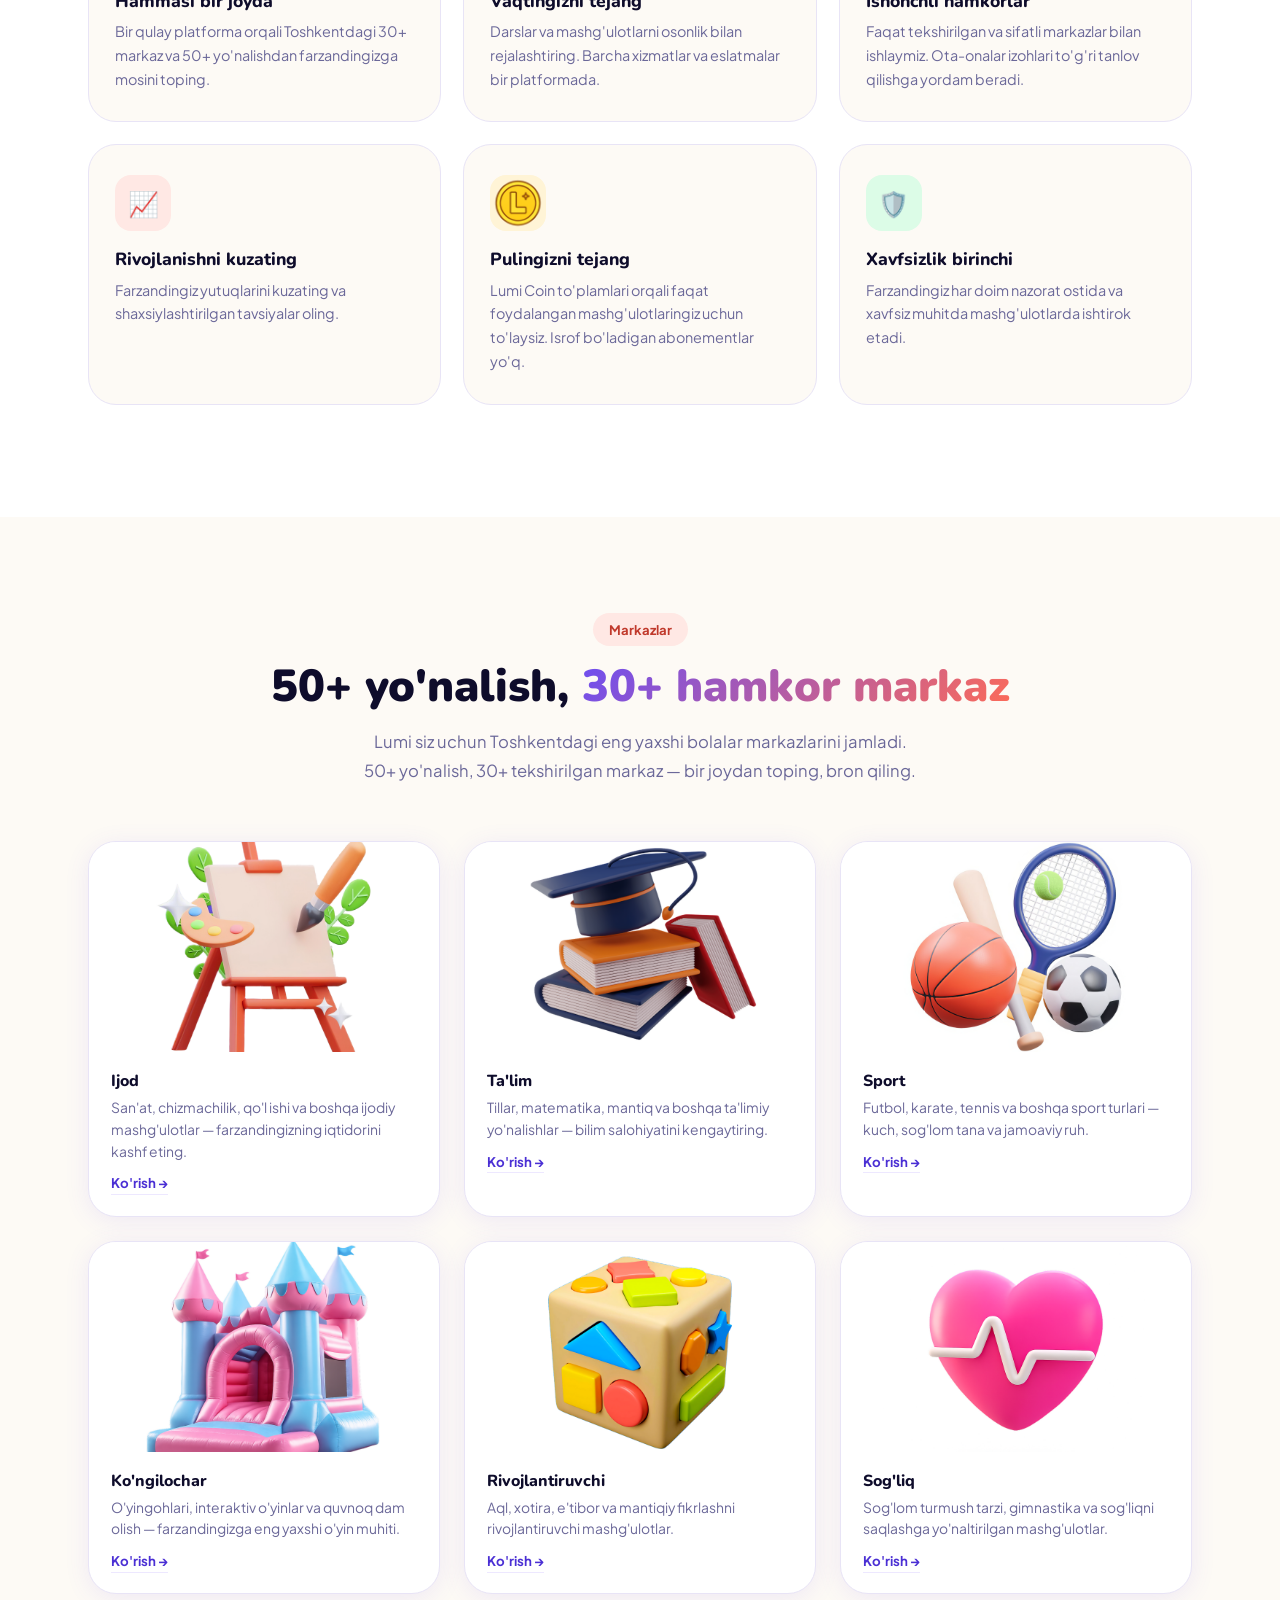
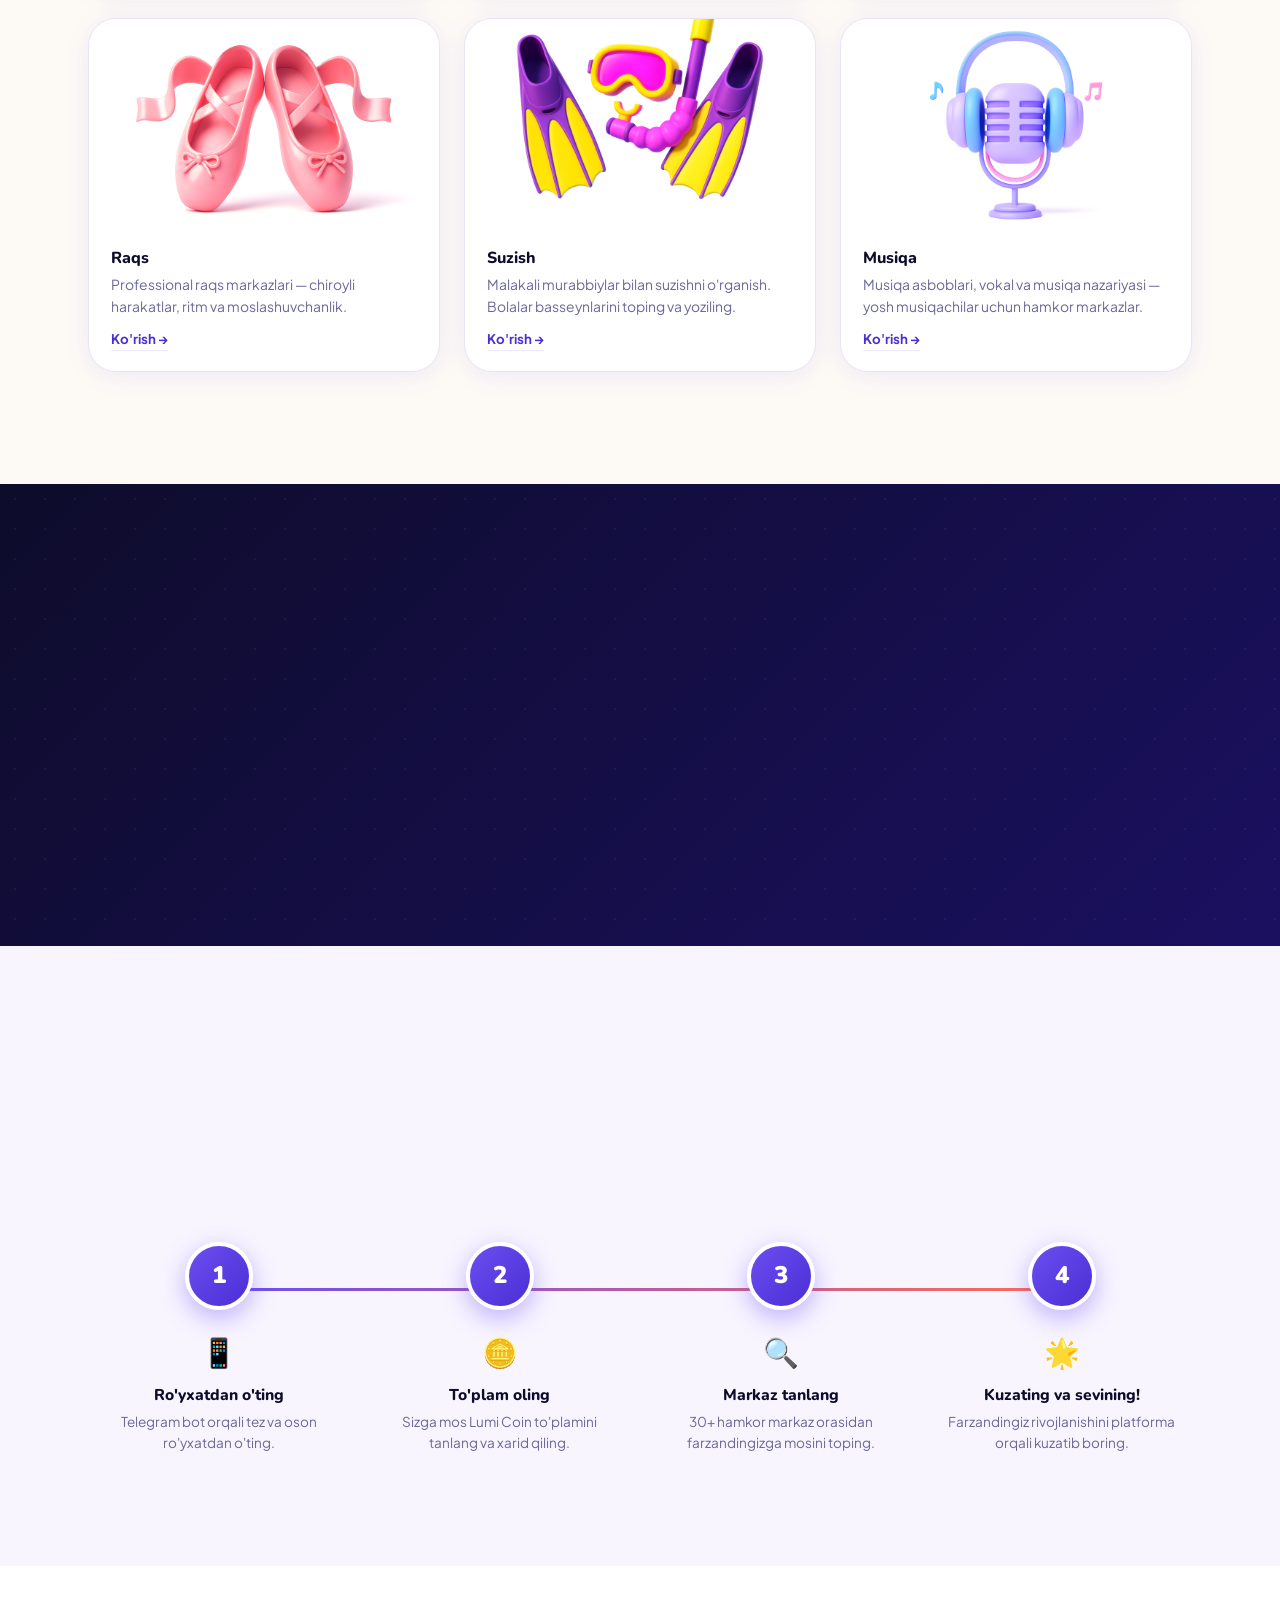
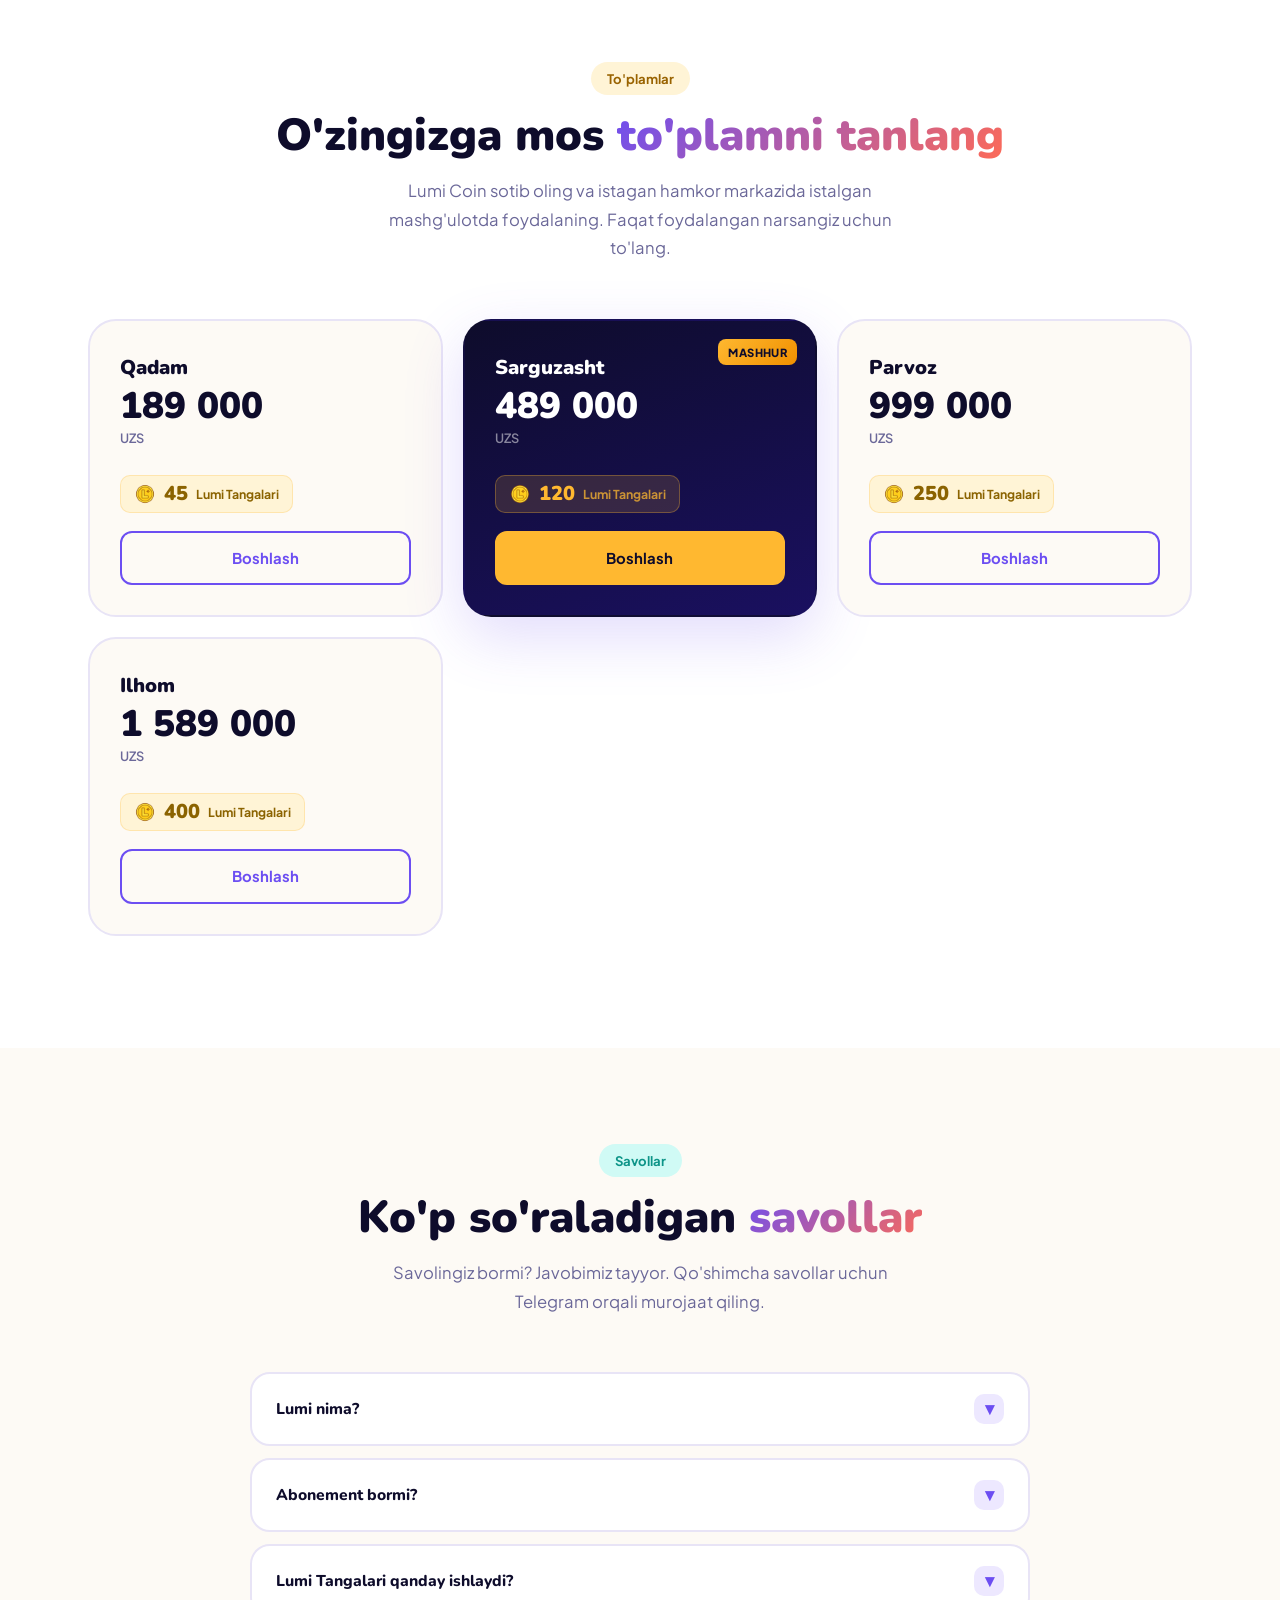
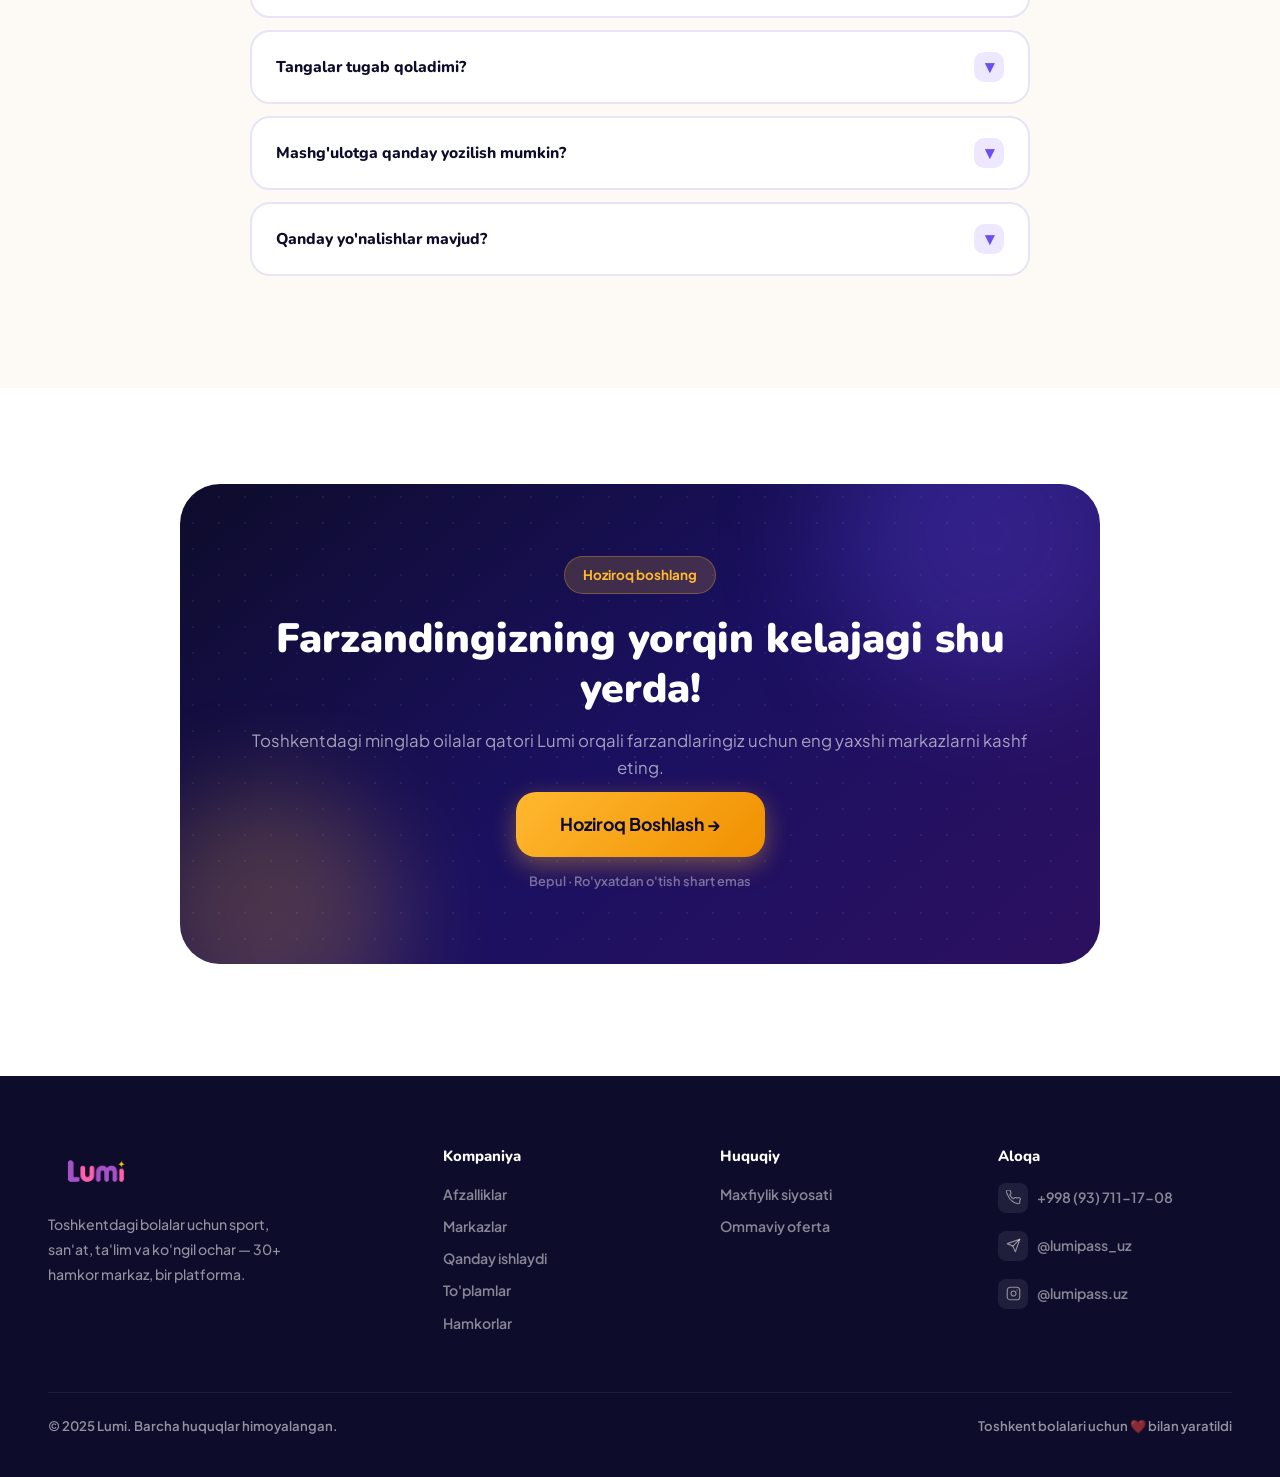
==== commit c3e9e510: "dinal version" ====
--- a/index.html
+++ b/index.html
@@ -188,7 +188,7 @@
       <div class="hfc hfc-2">
         <div class="hfc-label" data-i18n="hfc_balance">Balansingiz</div>
         <div class="hfc-coins">
-          <img src="assets/logos/logo-coin.svg" alt="Lumi Coin" class="hfc-coin-img" />
+          <img src="assets/logos/logo-coin.png" alt="Lumi Coin" class="hfc-coin-img" />
           <div>
             <div class="hfc-amount" id="hfcCoinAmount">340</div>
             <div class="hfc-coin-label" data-i18n="hfc_coins">Lumi Tangalari</div>
@@ -282,7 +282,7 @@
       </div>
       <div class="feature-card reveal d2">
         <!-- CHANGE: 🪙 replaced with coin image (logo-coin.svg) -->
-        <div class="feat-icon fi-gold"><img src="assets/logos/logo-coin.svg" class="coin-icon-sm" alt="Lumi Coin"></div>
+        <div class="feat-icon fi-gold"><img src="assets/logos/logo-coin.png" class="coin-icon-sm" alt="Lumi Coin"></div>
         <h3 data-i18n="f5h">Pulingizni tejang</h3>
         <p data-i18n="f5p">Lumi Coin to'plamlari orqali faqat foydalangan mashg'ulotlaringiz uchun to'laysiz. Isrof bo'ladigan abonementlar yo'q.</p>
       </div>
@@ -307,83 +307,9 @@
       <h2><span data-i18n="act_h2a">50+ yo'nalish, </span><span class="hl" data-i18n="act_h2b">30+ hamkor markaz</span></h2>
       <p data-i18n="act_p">Lumi siz uchun Toshkentdagi eng yaxshi bolalar markazlarini jamladi. Bir joydan toping, bron qiling — markaz sizni kutadi.</p>
     </div>
-    <div class="activities-grid">
-      <article class="activity-card reveal d1">
-        <img src="assets/images/activity-robotics.png" alt="Robototexnika markazlari" class="activity-photo" loading="lazy" />
-        <div class="activity-body">
-          <h4 data-i18n="a1h">Robototexnika</h4>
-          <p data-i18n="a1p">Texnologiyani sevadigan bolalar uchun. Toshkentdagi robototexnika markazlarini toping va bron qiling.</p>
-          <a href="#" class="activity-cta-link" onclick="trackTelegram('activities'); this.href=LUMI_CONFIG.TELEGRAM_BOT_URL; return true;" target="_blank" rel="noopener" data-i18n="act_book">Ko'rish →</a>
-        </div>
-      </article>
-      <article class="activity-card reveal d2">
-        <img src="assets/images/activity-art.jpg" alt="Ijodiy san'at markazlari" class="activity-photo" loading="lazy" />
-        <div class="activity-body">
-          <h4 data-i18n="a2h">Ijodiy darslar</h4>
-          <p data-i18n="a2p">San'at, musiqa, rasm — hamkor ijod markazlarida farzandingizning iqtidorini kashf eting.</p>
-          <a href="#" class="activity-cta-link" onclick="trackTelegram('activities'); this.href=LUMI_CONFIG.TELEGRAM_BOT_URL; return true;" target="_blank" rel="noopener" data-i18n="act_book">Ko'rish →</a>
-        </div>
-      </article>
-      <article class="activity-card reveal d3">
-        <img src="assets/images/activity-playground.png" alt="Bolalar o'yingohlari" class="activity-photo" loading="lazy" />
-        <div class="activity-body">
-          <h4 data-i18n="a3h">Bolalar o'yingohlari</h4>
-          <p data-i18n="a3p">Sifatli va xavfsiz o'yingohlarda dam olish. Markaz tanlang va bron qiling.</p>
-          <a href="#" class="activity-cta-link" onclick="trackTelegram('activities'); this.href=LUMI_CONFIG.TELEGRAM_BOT_URL; return true;" target="_blank" rel="noopener" data-i18n="act_book">Ko'rish →</a>
-        </div>
-      </article>
-      <article class="activity-card reveal d1">
-        <img src="assets/images/activity-dance.png" alt="Raqs va gimnastika markazlari" class="activity-photo" loading="lazy" />
-        <div class="activity-body">
-          <h4 data-i18n="a4h">Raqs va gimnastika</h4>
-          <p data-i18n="a4p">Professional raqs va gimnastika markazlari — chiroyli qomat va moslashuvchanlik uchun.</p>
-          <a href="#" class="activity-cta-link" onclick="trackTelegram('activities'); this.href=LUMI_CONFIG.TELEGRAM_BOT_URL; return true;" target="_blank" rel="noopener" data-i18n="act_book">Ko'rish →</a>
-        </div>
-      </article>
-      <article class="activity-card reveal d2">
-        <img src="assets/images/activity-swimming.png" alt="Suzish markazlari" class="activity-photo" loading="lazy" />
-        <div class="activity-body">
-          <h4 data-i18n="a5h">Suzish</h4>
-          <p data-i18n="a5p">Malakali murabbiylar bilan suzishni o'rganish. Bolalar basseynlarini toping va yoziling.</p>
-          <a href="#" class="activity-cta-link" onclick="trackTelegram('activities'); this.href=LUMI_CONFIG.TELEGRAM_BOT_URL; return true;" target="_blank" rel="noopener" data-i18n="act_book">Ko'rish →</a>
-        </div>
-      </article>
-      <article class="activity-card reveal d3">
-        <img src="assets/images/activity-football.png" alt="Futbol maktablari" class="activity-photo" loading="lazy" />
-        <div class="activity-body">
-          <h4 data-i18n="a6h">Futbol</h4>
-          <p data-i18n="a6p">Jamoaviy sport — kuch va do'stlik. Toshkentdagi futbol maktablarini bir joydan toping.</p>
-          <a href="#" class="activity-cta-link" onclick="trackTelegram('activities'); this.href=LUMI_CONFIG.TELEGRAM_BOT_URL; return true;" target="_blank" rel="noopener" data-i18n="act_book">Ko'rish →</a>
-        </div>
-      </article>
-      <article class="activity-card reveal d1">
-        <!-- img src filled by buildActivityImages() from LUMI_CONFIG.ACTIVITY_IMAGES[7] — upload your image and set path in config.js -->
-        <img id="activity-img-7" src="" alt="Tennis markazlari" class="activity-photo activity-img-placeholder" loading="lazy" />
-        <div class="activity-body">
-          <h4 data-i18n="a7h">Tennis</h4>
-          <p data-i18n="a7p">Professional tennis markazlari — koordinatsiya va strategik fikrlash uchun.</p>
-          <a href="#" class="activity-cta-link" onclick="trackTelegram('activities'); this.href=LUMI_CONFIG.TELEGRAM_BOT_URL; return true;" target="_blank" rel="noopener" data-i18n="act_book">Ko'rish →</a>
-        </div>
-      </article>
-      <article class="activity-card reveal d2">
-        <!-- img src filled by buildActivityImages() from LUMI_CONFIG.ACTIVITY_IMAGES[8] — upload your image and set path in config.js -->
-        <img id="activity-img-8" src="" alt="Tillar markazlari" class="activity-photo activity-img-placeholder" loading="lazy" />
-        <div class="activity-body">
-          <h4 data-i18n="a8h">Tillar</h4>
-          <p data-i18n="a8p">Ingliz, rus va boshqa tillar — malakali o'qituvchilar bilan sifatli kurslar.</p>
-          <a href="#" class="activity-cta-link" onclick="trackTelegram('activities'); this.href=LUMI_CONFIG.TELEGRAM_BOT_URL; return true;" target="_blank" rel="noopener" data-i18n="act_book">Ko'rish →</a>
-        </div>
-      </article>
-      <article class="activity-card reveal d3">
-        <!-- img src filled by buildActivityImages() from LUMI_CONFIG.ACTIVITY_IMAGES[9] — upload your image and set path in config.js -->
-        <img id="activity-img-9" src="" alt="Matematika va mantiq markazlari" class="activity-photo activity-img-placeholder" loading="lazy" />
-        <div class="activity-body">
-          <h4 data-i18n="a9h">Matematika va mantiq</h4>
-          <p data-i18n="a9p">Aql va mantiqiy fikrlash markazlari — farzandingiz akademik imkoniyatlarini kengaytiring.</p>
-          <a href="#" class="activity-cta-link" onclick="trackTelegram('activities'); this.href=LUMI_CONFIG.TELEGRAM_BOT_URL; return true;" target="_blank" rel="noopener" data-i18n="act_book">Ko'rish →</a>
-        </div>
-      </article>
-    </div>
+    <!-- Built dynamically from LUMI_CONFIG.ACTIVITIES in main.js.
+         To edit directions or add images, update js/config.js → ACTIVITIES array. -->
+    <div class="activities-grid" id="activitiesGrid"></div>
   </div>
 </section>
 
@@ -399,7 +325,7 @@
       <div class="stat-item reveal d1"><span class="stat-icon">🏢</span><div class="stat-value" data-i18n="s1v">30+</div><div class="stat-desc" data-i18n="s1d">Hamkorlar</div></div>
       <div class="stat-item reveal d2"><span class="stat-icon">🎯</span><div class="stat-value" data-i18n="s2v">50+</div><div class="stat-desc" data-i18n="s2d">Yo'nalishlar</div></div>
       <!-- CHANGE: replaced 🪙 emoji with Lumi coin image (set in assets/logos/logo-coin.svg) -->
-      <div class="stat-item reveal d3"><img src="assets/logos/logo-coin.svg" alt="Lumi Coin" class="stat-coin-img" /><div class="stat-value" data-i18n="s3v">6+</div><div class="stat-desc" data-i18n="s3d">To'plamlar</div></div>
+      <div class="stat-item reveal d3"><img src="assets/logos/logo-coin.png" alt="Lumi Coin" class="stat-coin-img" /><div class="stat-value" data-i18n="s3v">4</div><div class="stat-desc" data-i18n="s3d">To'plamlar</div></div>
       <div class="stat-item reveal d4"><span class="stat-icon">💬</span><div class="stat-value" data-i18n="s4v">24/7</div><div class="stat-desc" data-i18n="s4d">Qo'llab-quvvatlash</div></div>
     </div>
   </div>
@@ -434,58 +360,9 @@
       <h2><span data-i18n="price_h2a">O'zingizga mos </span><span class="hl" data-i18n="price_h2b">to'plamni tanlang</span></h2>
       <p data-i18n="price_p">Lumi Coin sotib oling va istagan hamkor markazida istalgan mashg'ulotda foydalaning. Faqat foydalangan narsangiz uchun to'lang.</p>
     </div>
-    <div class="pricing-grid">
-
-      <div class="pricing-card reveal d1">
-        <div class="plan-name" data-i18n="p1n">Qadam</div>
-        <div class="plan-dur"  data-i18n="p1d">15 kun</div>
-        <div class="plan-price"><div class="plan-amount">129 000</div><div class="plan-currency">UZS</div></div>
-        <div class="coin-info"><img src="assets/logos/logo-coin.svg" alt="coin" class="ci-img"/><span class="ci-count">50</span><span class="ci-text" data-i18n="coin_label">Lumi Tangalari</span></div>
-        <a href="#" class="plan-btn" onclick="trackPricing('Qadam'); trackTelegram('pricing'); this.href=LUMI_CONFIG.TELEGRAM_BOT_URL; return true;" target="_blank" rel="noopener" data-i18n="plan_btn">Boshlash</a>
-      </div>
-
-      <div class="pricing-card reveal d2">
-        <div class="plan-name" data-i18n="p2n">Kashfiyot</div>
-        <div class="plan-dur"  data-i18n="p2d">1 oy</div>
-        <div class="plan-price"><div class="plan-amount">379 000</div><div class="plan-currency">UZS</div></div>
-        <div class="coin-info"><img src="assets/logos/logo-coin.svg" alt="coin" class="ci-img"/><span class="ci-count">150</span><span class="ci-text" data-i18n="coin_label">Lumi Tangalari</span></div>
-        <a href="#" class="plan-btn" onclick="trackPricing('Kashfiyot'); trackTelegram('pricing'); this.href=LUMI_CONFIG.TELEGRAM_BOT_URL; return true;" target="_blank" rel="noopener" data-i18n="plan_btn">Boshlash</a>
-      </div>
-
-      <div class="pricing-card reveal d3">
-        <div class="plan-name" data-i18n="p3n">Sarguzasht</div>
-        <div class="plan-dur"  data-i18n="p3d">45 kun</div>
-        <div class="plan-price"><div class="plan-amount">679 000</div><div class="plan-currency">UZS</div></div>
-        <div class="coin-info"><img src="assets/logos/logo-coin.svg" alt="coin" class="ci-img"/><span class="ci-count">270</span><span class="ci-text" data-i18n="coin_label">Lumi Tangalari</span></div>
-        <a href="#" class="plan-btn" onclick="trackPricing('Sarguzasht'); trackTelegram('pricing'); this.href=LUMI_CONFIG.TELEGRAM_BOT_URL; return true;" target="_blank" rel="noopener" data-i18n="plan_btn">Boshlash</a>
-      </div>
-
-      <div class="pricing-card featured reveal d1">
-        <span class="feat-badge" data-i18n="popular">Mashhur</span>
-        <div class="plan-name" data-i18n="p4n">Parvoz</div>
-        <div class="plan-dur"  data-i18n="p4d">2 oy</div>
-        <div class="plan-price"><div class="plan-amount">999 000</div><div class="plan-currency">UZS</div></div>
-        <div class="coin-info"><img src="assets/logos/logo-coin.svg" alt="coin" class="ci-img"/><span class="ci-count">400</span><span class="ci-text" data-i18n="coin_label">Lumi Tangalari</span></div>
-        <a href="#" class="plan-btn" onclick="trackPricing('Parvoz'); trackTelegram('pricing'); this.href=LUMI_CONFIG.TELEGRAM_BOT_URL; return true;" target="_blank" rel="noopener" data-i18n="plan_btn">Boshlash</a>
-      </div>
-
-      <div class="pricing-card reveal d2">
-        <div class="plan-name" data-i18n="p5n">Ilhom</div>
-        <div class="plan-dur"  data-i18n="p5d">3 oy</div>
-        <div class="plan-price"><div class="plan-amount">1 490 000</div><div class="plan-currency">UZS</div></div>
-        <div class="coin-info"><img src="assets/logos/logo-coin.svg" alt="coin" class="ci-img"/><span class="ci-count">600</span><span class="ci-text" data-i18n="coin_label">Lumi Tangalari</span></div>
-        <a href="#" class="plan-btn" onclick="trackPricing('Ilhom'); trackTelegram('pricing'); this.href=LUMI_CONFIG.TELEGRAM_BOT_URL; return true;" target="_blank" rel="noopener" data-i18n="plan_btn">Boshlash</a>
-      </div>
-
-      <div class="pricing-card reveal d3">
-        <div class="plan-name" data-i18n="p6n">Kelajak</div>
-        <div class="plan-dur"  data-i18n="p6d">6 oy</div>
-        <div class="plan-price"><div class="plan-amount">3 459 000</div><div class="plan-currency">UZS</div></div>
-        <div class="coin-info"><img src="assets/logos/logo-coin.svg" alt="coin" class="ci-img"/><span class="ci-count">1 400</span><span class="ci-text" data-i18n="coin_label">Lumi Tangalari</span></div>
-        <a href="#" class="plan-btn" onclick="trackPricing('Kelajak'); trackTelegram('pricing'); this.href=LUMI_CONFIG.TELEGRAM_BOT_URL; return true;" target="_blank" rel="noopener" data-i18n="plan_btn">Boshlash</a>
-      </div>
-
-    </div>
+      <!-- Built dynamically from LUMI_CONFIG.PACKAGES in main.js.
+           To edit packages, prices or coin amounts, update js/config.js → PACKAGES array. -->
+      <div class="pricing-grid" id="pricingGrid"></div>
   </div>
 </section>
 
